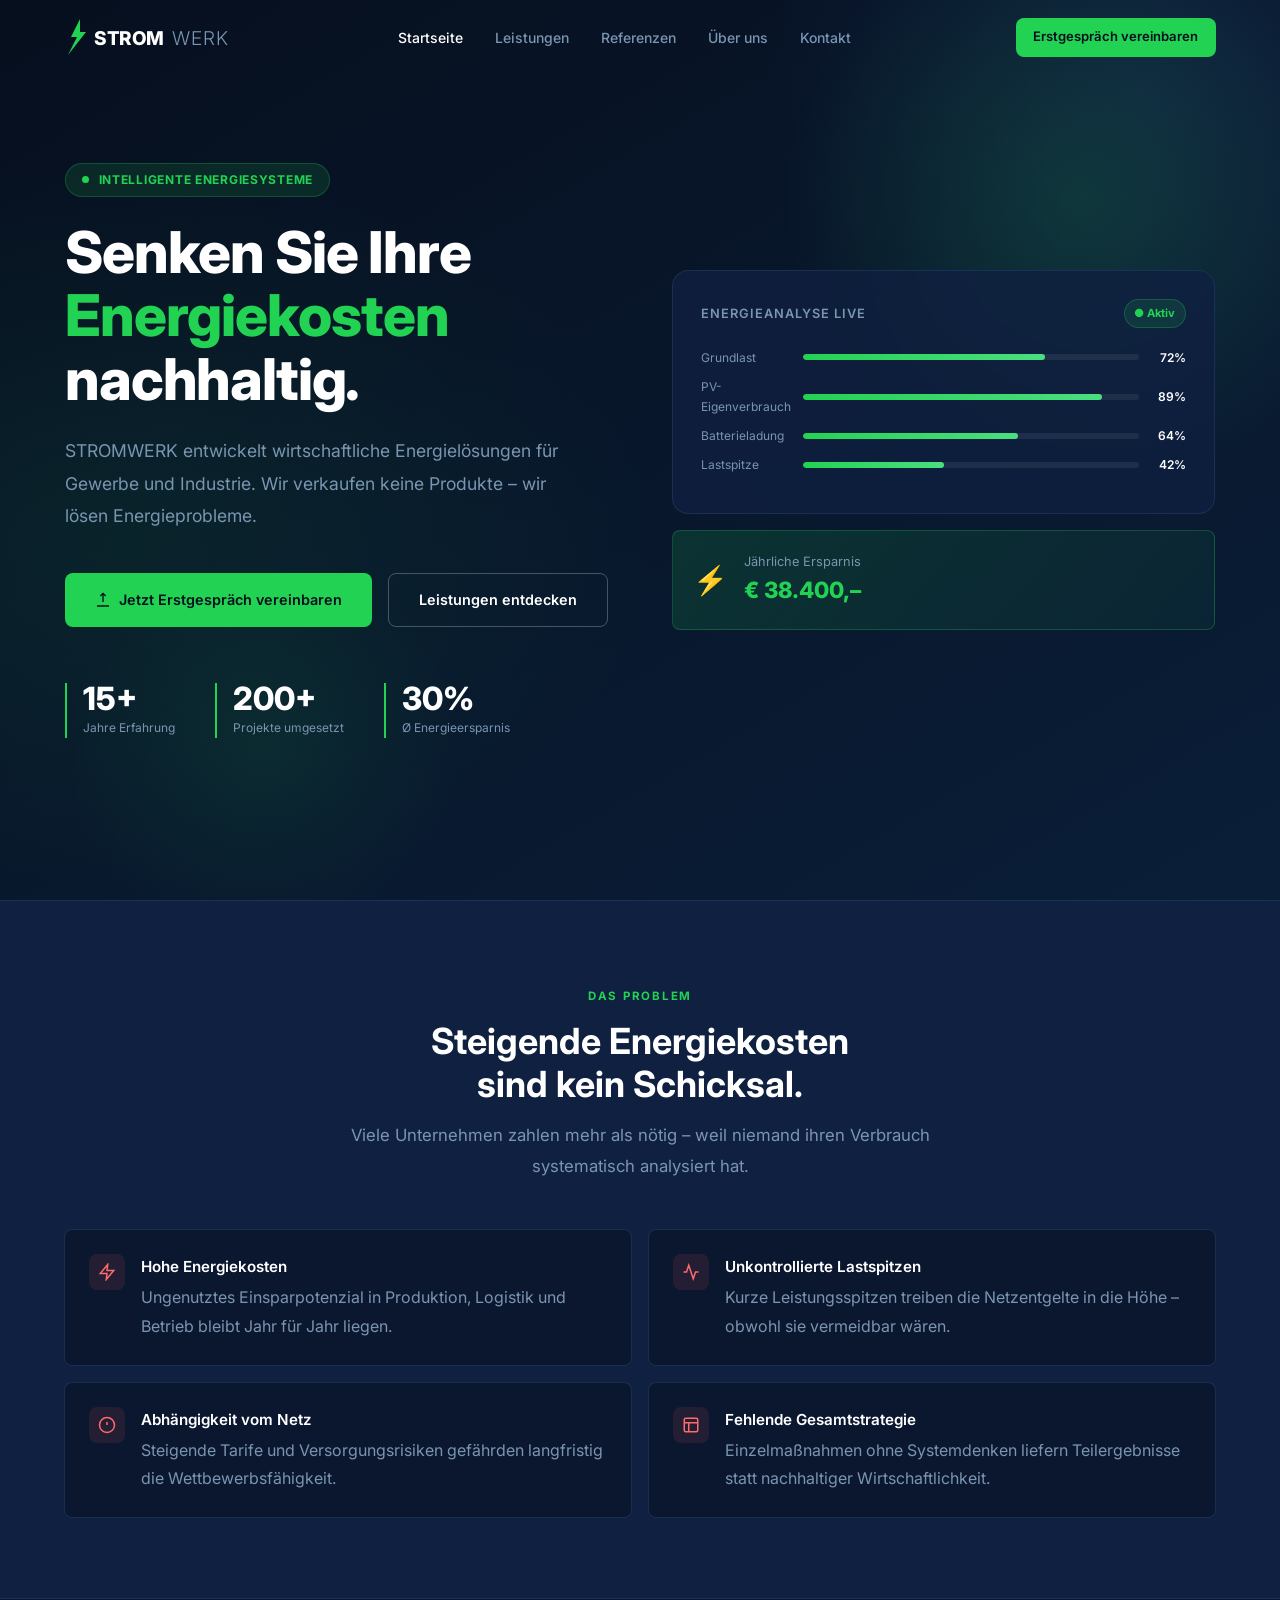
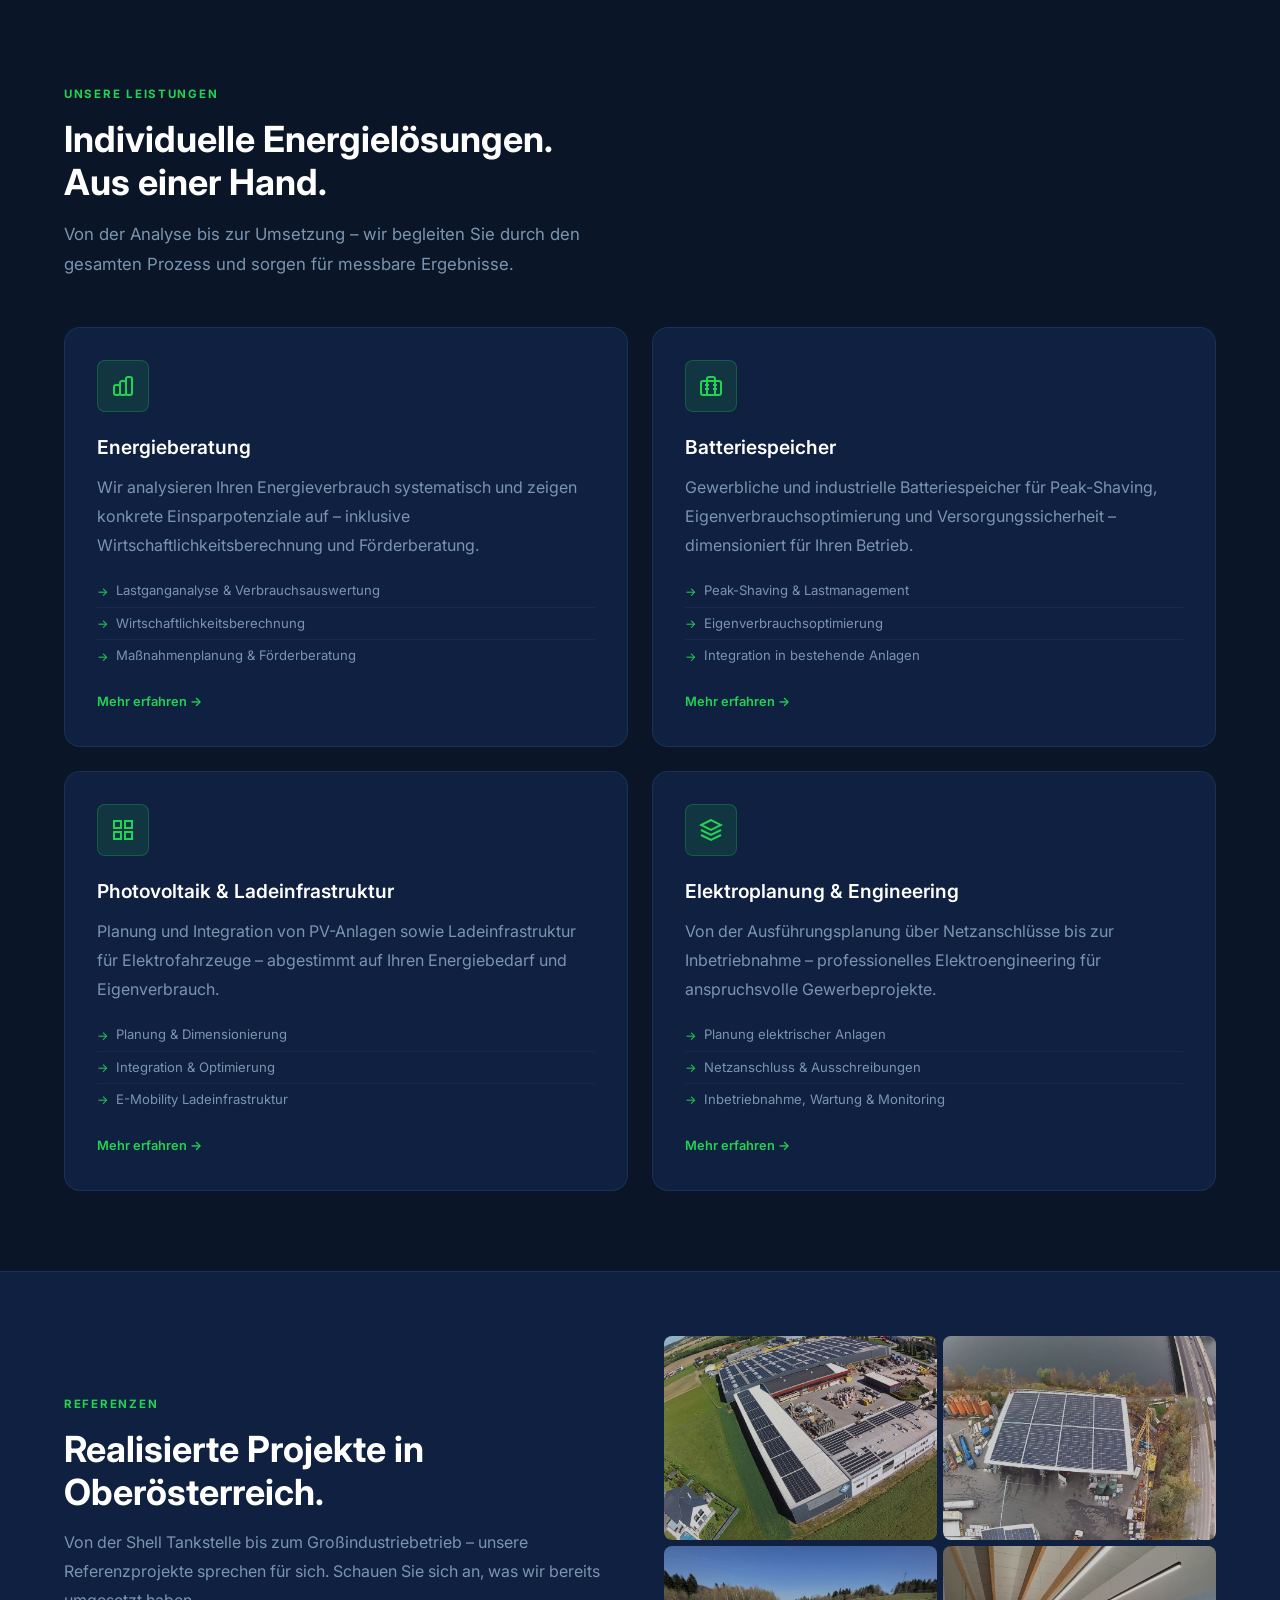
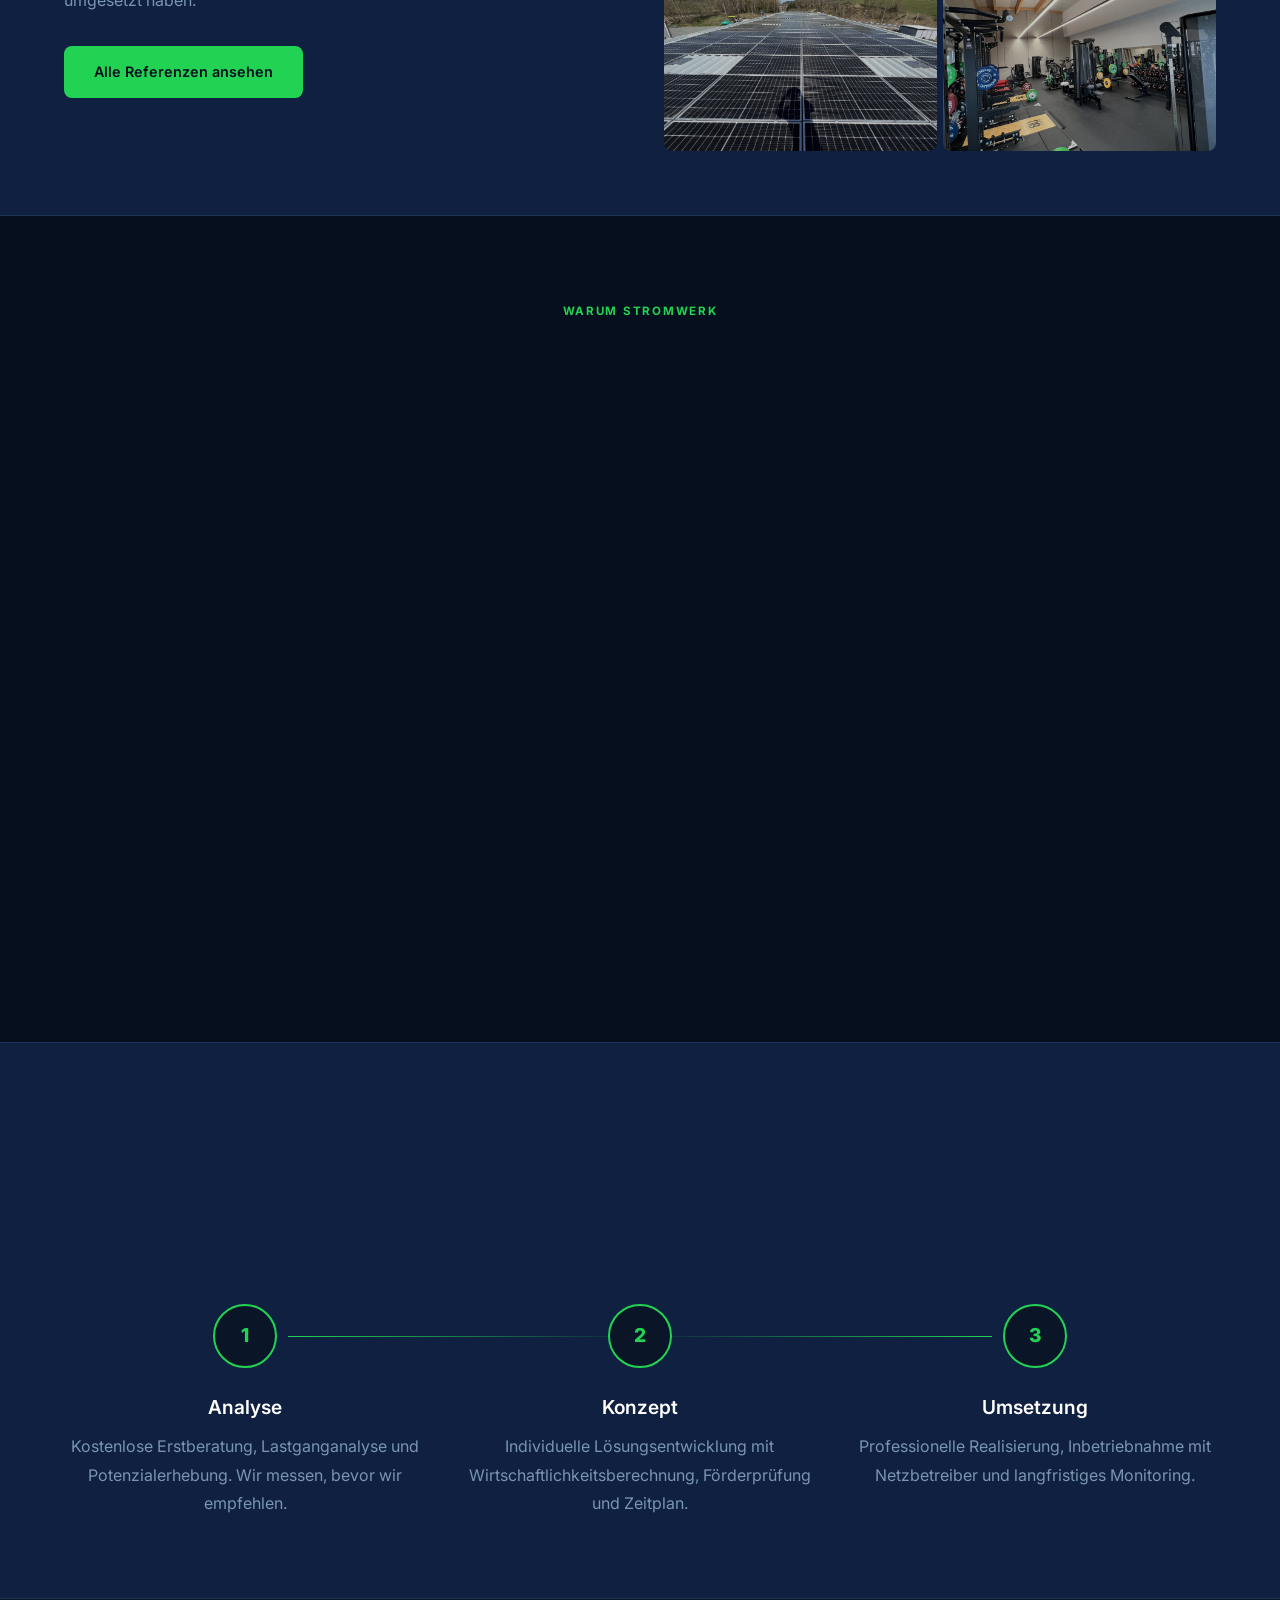
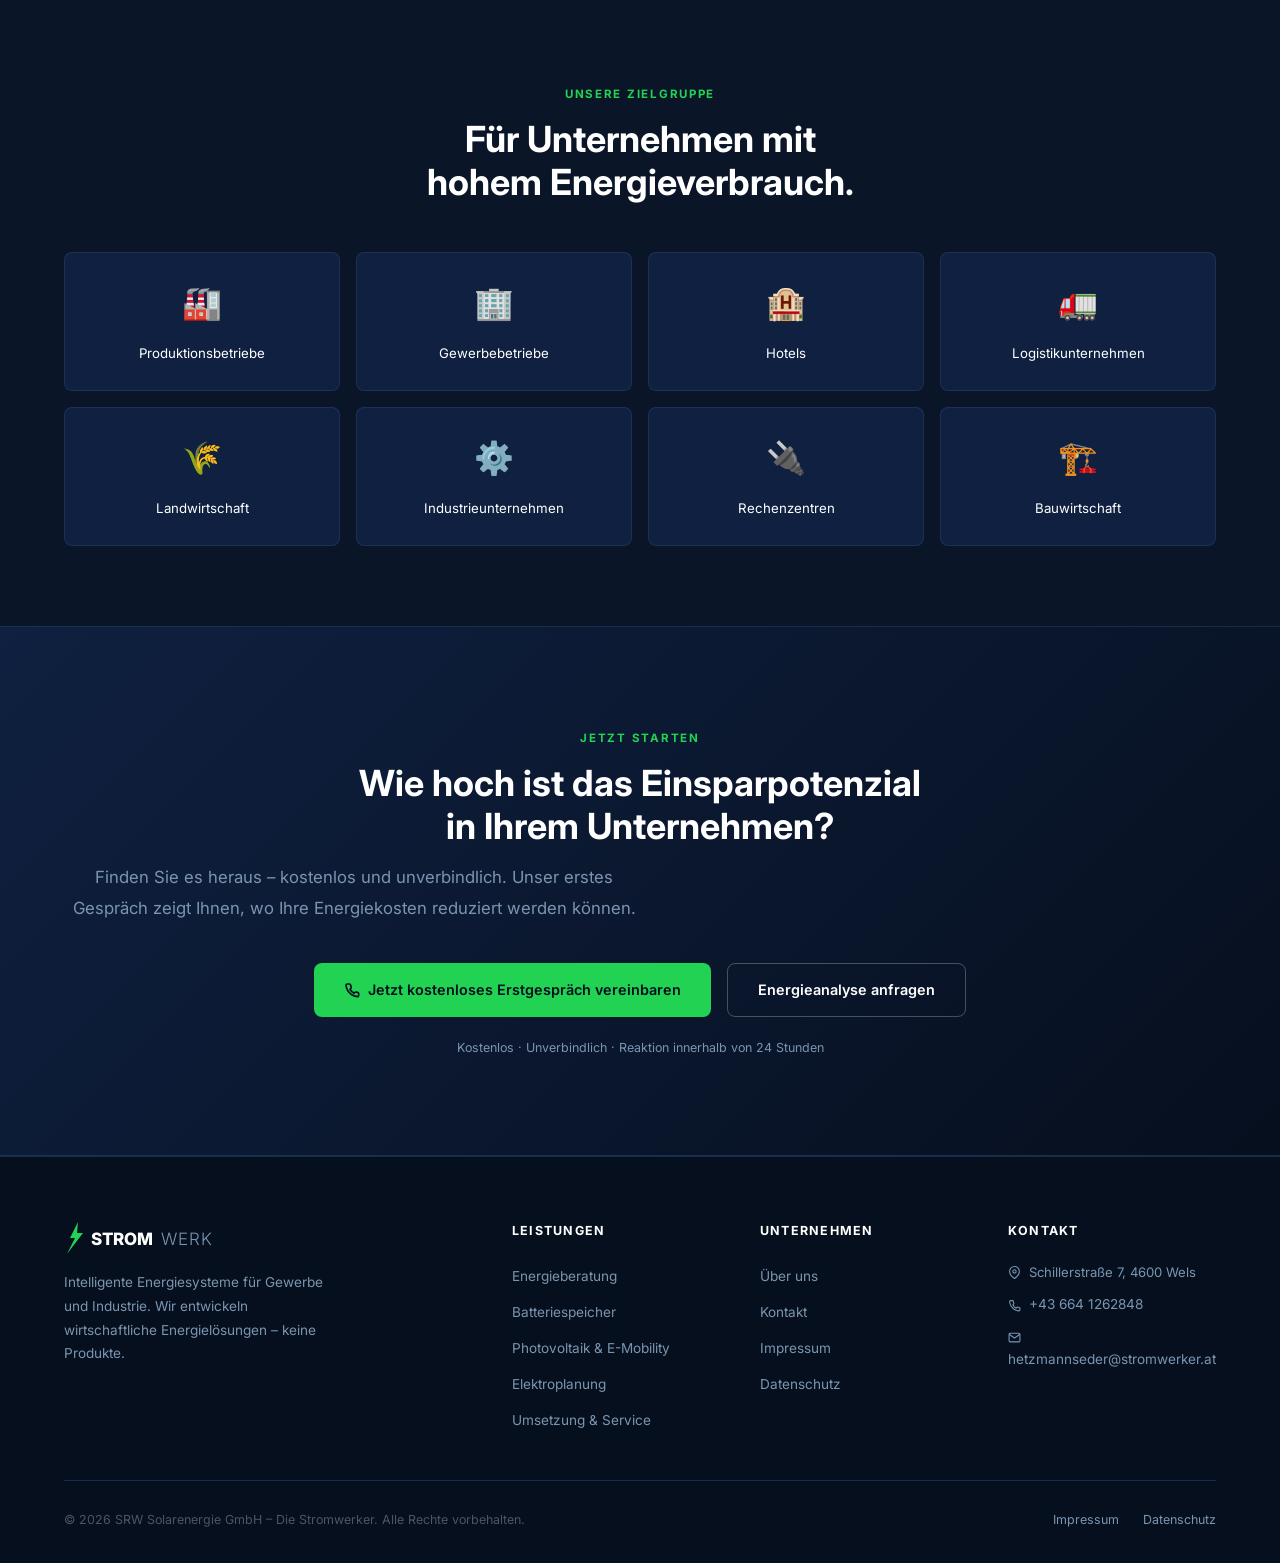
==== index.html @ f3018a11 "Add Referenzen page, project gallery images, nav updates" ====
<!DOCTYPE html>
<html lang="de">
<head>
  <meta charset="UTF-8">
  <meta name="viewport" content="width=device-width, initial-scale=1.0">
  <title>STROMWERK – Intelligente Energiesysteme für Unternehmen</title>
  <meta name="description" content="STROMWERK entwickelt individuelle Energielösungen für Gewerbe und Industrie. Energieberatung, Batteriespeicher, Photovoltaik, Lastmanagement – nachhaltig wirtschaftlich.">
  <meta name="keywords" content="Energieberatung, Batteriespeicher, Photovoltaik, Lastmanagement, Energieoptimierung, Wels, Österreich">
  <link rel="canonical" href="https://www.stromwerker.at/">
  <link rel="stylesheet" href="css/style.css">
  <link rel="preconnect" href="https://fonts.googleapis.com">
  <link rel="preconnect" href="https://fonts.gstatic.com" crossorigin>
  <!-- Open Graph -->
  <meta property="og:title" content="STROMWERK – Intelligente Energiesysteme für Unternehmen">
  <meta property="og:description" content="Wir entwickeln wirtschaftliche Energielösungen – keine Produkte.">
  <meta property="og:type" content="website">
  <meta property="og:url" content="https://www.stromwerker.at/">
</head>
<body>

<!-- ── NAVBAR ──────────────────────────────────── -->
<nav class="navbar">
  <div class="container">
    <a href="index.html" class="logo" aria-label="STROMWERK Startseite">
      <svg width="170" height="38" viewBox="0 0 170 38" fill="none" xmlns="http://www.w3.org/2000/svg" aria-hidden="true">
        <polygon points="16,1 7,19 13,19 4,37 22,14 16,14" fill="#22d353"/>
        <text x="30" y="27" font-family="Inter,system-ui,sans-serif" font-weight="800" font-size="19" fill="#ffffff" letter-spacing="-0.5">STROM</text>
        <text x="108" y="27" font-family="Inter,system-ui,sans-serif" font-weight="300" font-size="19" fill="#7a95b0" letter-spacing="1">WERK</text>
      </svg>
    </a>
    <ul class="nav-links">
      <li><a href="index.html" class="active">Startseite</a></li>
      <li><a href="leistungen.html">Leistungen</a></li>
      <li><a href="referenzen.html">Referenzen</a></li>
      <li><a href="ueber-uns.html">Über uns</a></li>
      <li><a href="kontakt.html">Kontakt</a></li>
    </ul>
    <div class="nav-right">
      <a href="kontakt.html" class="btn btn-primary btn-sm">Erstgespräch vereinbaren</a>
    </div>
    <button class="hamburger" aria-label="Menü öffnen">
      <span></span><span></span><span></span>
    </button>
  </div>
</nav>

<!-- Mobile Menu -->
<div class="mobile-menu" aria-hidden="true">
  <ul class="nav-links">
    <li><a href="index.html">Startseite</a></li>
    <li><a href="leistungen.html">Leistungen</a></li>
    <li><a href="referenzen.html">Referenzen</a></li>
    <li><a href="ueber-uns.html">Über uns</a></li>
    <li><a href="kontakt.html">Kontakt</a></li>
  </ul>
  <a href="kontakt.html" class="btn btn-primary">Erstgespräch vereinbaren</a>
</div>

<!-- ── HERO ────────────────────────────────────── -->
<section class="hero" id="home">
  <div class="hero-bg">
    <div class="hero-grid"></div>
    <div class="hero-glow"></div>
    <div class="hero-orb hero-orb-1"></div>
    <div class="hero-orb hero-orb-2"></div>
  </div>
  <div class="container">
    <div class="hero-inner">
      <div class="hero-content">
        <div class="hero-badge">Intelligente Energiesysteme</div>
        <h1>Senken Sie Ihre<br><em>Energiekosten</em><br>nachhaltig.</h1>
        <p class="hero-sub">STROMWERK entwickelt wirtschaftliche Energielösungen für Gewerbe und Industrie. Wir verkaufen keine Produkte – wir lösen Energieprobleme.</p>
        <div class="hero-actions">
          <a href="kontakt.html" class="btn btn-primary">
            <svg width="16" height="16" fill="none" stroke="currentColor" stroke-width="2" viewBox="0 0 24 24"><path d="M8 6l4-4 4 4M12 2v13M3 21h18"/></svg>
            Jetzt Erstgespräch vereinbaren
          </a>
          <a href="leistungen.html" class="btn btn-outline">Leistungen entdecken</a>
        </div>
        <div class="hero-stats">
          <div class="hero-stat">
            <div class="stat-val"><span data-counter="15" data-suffix="+">15+</span></div>
            <div class="stat-lbl">Jahre Erfahrung</div>
          </div>
          <div class="hero-stat">
            <div class="stat-val"><span data-counter="200" data-suffix="+">200+</span></div>
            <div class="stat-lbl">Projekte umgesetzt</div>
          </div>
          <div class="hero-stat">
            <div class="stat-val"><span data-counter="30" data-suffix="%">30%</span></div>
            <div class="stat-lbl">Ø Energieersparnis</div>
          </div>
        </div>
      </div>
      <!-- Hero visual: live energy dashboard -->
      <div class="hero-visual" aria-hidden="true">
        <div class="energy-card">
          <div class="energy-card-header">
            <span class="energy-card-title">Energieanalyse live</span>
            <span class="energy-card-badge">● Aktiv</span>
          </div>
          <div class="energy-bar-row">
            <span class="energy-bar-label">Grundlast</span>
            <div class="energy-bar-track"><div class="energy-bar-fill" style="width:72%"></div></div>
            <span class="energy-bar-val">72%</span>
          </div>
          <div class="energy-bar-row">
            <span class="energy-bar-label">PV-Eigenverbrauch</span>
            <div class="energy-bar-track"><div class="energy-bar-fill" style="width:89%;animation-delay:.2s"></div></div>
            <span class="energy-bar-val">89%</span>
          </div>
          <div class="energy-bar-row">
            <span class="energy-bar-label">Batterieladung</span>
            <div class="energy-bar-track"><div class="energy-bar-fill" style="width:64%;animation-delay:.4s"></div></div>
            <span class="energy-bar-val">64%</span>
          </div>
          <div class="energy-bar-row">
            <span class="energy-bar-label">Lastspitze</span>
            <div class="energy-bar-track"><div class="energy-bar-fill" style="width:42%;animation-delay:.6s"></div></div>
            <span class="energy-bar-val">42%</span>
          </div>
        </div>
        <div class="savings-card">
          <span class="savings-icon">⚡</span>
          <div>
            <div class="savings-label">Jährliche Ersparnis</div>
            <div class="savings-value">€ 38.400,–</div>
          </div>
        </div>
      </div>
    </div>
  </div>
</section>

<!-- ── PROBLEM FRAMING ─────────────────────────── -->
<section class="problems">
  <div class="container">
    <div class="text-center" style="margin-bottom:3rem;">
      <span class="section-label fade-up">Das Problem</span>
      <h2 class="section-title fade-up d1">Steigende Energiekosten<br>sind kein Schicksal.</h2>
      <p class="section-sub fade-up d2">Viele Unternehmen zahlen mehr als nötig – weil niemand ihren Verbrauch systematisch analysiert hat.</p>
    </div>
    <div class="problem-grid">
      <div class="problem-item fade-up">
        <div class="problem-dot">
          <svg width="18" height="18" fill="none" stroke="#ff6b6b" stroke-width="2" viewBox="0 0 24 24"><path d="M13 2L3 14h9l-1 8 10-12h-9l1-8z"/></svg>
        </div>
        <div>
          <h4>Hohe Energiekosten</h4>
          <p>Ungenutztes Einsparpotenzial in Produktion, Logistik und Betrieb bleibt Jahr für Jahr liegen.</p>
        </div>
      </div>
      <div class="problem-item fade-up d1">
        <div class="problem-dot">
          <svg width="18" height="18" fill="none" stroke="#ff6b6b" stroke-width="2" viewBox="0 0 24 24"><polyline points="22 12 18 12 15 21 9 3 6 12 2 12"/></svg>
        </div>
        <div>
          <h4>Unkontrollierte Lastspitzen</h4>
          <p>Kurze Leistungsspitzen treiben die Netzentgelte in die Höhe – obwohl sie vermeidbar wären.</p>
        </div>
      </div>
      <div class="problem-item fade-up d2">
        <div class="problem-dot">
          <svg width="18" height="18" fill="none" stroke="#ff6b6b" stroke-width="2" viewBox="0 0 24 24"><circle cx="12" cy="12" r="10"/><line x1="12" y1="8" x2="12" y2="12"/><line x1="12" y1="16" x2="12.01" y2="16"/></svg>
        </div>
        <div>
          <h4>Abhängigkeit vom Netz</h4>
          <p>Steigende Tarife und Versorgungsrisiken gefährden langfristig die Wettbewerbsfähigkeit.</p>
        </div>
      </div>
      <div class="problem-item fade-up d3">
        <div class="problem-dot">
          <svg width="18" height="18" fill="none" stroke="#ff6b6b" stroke-width="2" viewBox="0 0 24 24"><rect x="3" y="3" width="18" height="18" rx="2"/><path d="M3 9h18M9 21V9"/></svg>
        </div>
        <div>
          <h4>Fehlende Gesamtstrategie</h4>
          <p>Einzelmaßnahmen ohne Systemdenken liefern Teilergebnisse statt nachhaltiger Wirtschaftlichkeit.</p>
        </div>
      </div>
    </div>
  </div>
</section>

<!-- ── SERVICES OVERVIEW ───────────────────────── -->
<section id="leistungen" style="background:var(--navy-800);">
  <div class="container">
    <div style="margin-bottom:3rem;">
      <span class="section-label fade-up">Unsere Leistungen</span>
      <h2 class="section-title fade-up d1">Individuelle Energielösungen.<br>Aus einer Hand.</h2>
      <p class="section-sub fade-up d2">Von der Analyse bis zur Umsetzung – wir begleiten Sie durch den gesamten Prozess und sorgen für messbare Ergebnisse.</p>
    </div>
    <div class="services-grid">
      <div class="service-card fade-up">
        <div class="card-icon">
          <svg width="24" height="24" fill="none" stroke="currentColor" stroke-width="2" viewBox="0 0 24 24"><path d="M9 19v-6a2 2 0 00-2-2H5a2 2 0 00-2 2v6a2 2 0 002 2h2a2 2 0 002-2zm0 0V9a2 2 0 012-2h2a2 2 0 012 2v10m-6 0a2 2 0 002 2h2a2 2 0 002-2m0 0V5a2 2 0 012-2h2a2 2 0 012 2v14a2 2 0 01-2 2h-2a2 2 0 01-2-2z"/></svg>
        </div>
        <h3 class="card-title">Energieberatung</h3>
        <p>Wir analysieren Ihren Energieverbrauch systematisch und zeigen konkrete Einsparpotenziale auf – inklusive Wirtschaftlichkeitsberechnung und Förderberatung.</p>
        <ul class="card-list">
          <li>Lastganganalyse & Verbrauchsauswertung</li>
          <li>Wirtschaftlichkeitsberechnung</li>
          <li>Maßnahmenplanung & Förderberatung</li>
        </ul>
        <a href="leistungen.html#energieberatung" class="card-link">Mehr erfahren →</a>
      </div>
      <div class="service-card fade-up d1">
        <div class="card-icon">
          <svg width="24" height="24" fill="none" stroke="currentColor" stroke-width="2" viewBox="0 0 24 24"><rect x="2" y="7" width="20" height="14" rx="2"/><path d="M16 21V5a2 2 0 00-2-2h-4a2 2 0 00-2 2v16"/><path d="M6 11h4M6 15h4M14 11h4M14 15h4"/></svg>
        </div>
        <h3 class="card-title">Batteriespeicher</h3>
        <p>Gewerbliche und industrielle Batteriespeicher für Peak-Shaving, Eigenverbrauchsoptimierung und Versorgungssicherheit – dimensioniert für Ihren Betrieb.</p>
        <ul class="card-list">
          <li>Peak-Shaving & Lastmanagement</li>
          <li>Eigenverbrauchsoptimierung</li>
          <li>Integration in bestehende Anlagen</li>
        </ul>
        <a href="leistungen.html#batteriespeicher" class="card-link">Mehr erfahren →</a>
      </div>
      <div class="service-card fade-up d2">
        <div class="card-icon">
          <svg width="24" height="24" fill="none" stroke="currentColor" stroke-width="2" viewBox="0 0 24 24"><rect x="3" y="3" width="7" height="7"/><rect x="14" y="3" width="7" height="7"/><rect x="14" y="14" width="7" height="7"/><rect x="3" y="14" width="7" height="7"/></svg>
        </div>
        <h3 class="card-title">Photovoltaik & Ladeinfrastruktur</h3>
        <p>Planung und Integration von PV-Anlagen sowie Ladeinfrastruktur für Elektrofahrzeuge – abgestimmt auf Ihren Energiebedarf und Eigenverbrauch.</p>
        <ul class="card-list">
          <li>Planung & Dimensionierung</li>
          <li>Integration & Optimierung</li>
          <li>E-Mobility Ladeinfrastruktur</li>
        </ul>
        <a href="leistungen.html#photovoltaik" class="card-link">Mehr erfahren →</a>
      </div>
      <div class="service-card fade-up d3">
        <div class="card-icon">
          <svg width="24" height="24" fill="none" stroke="currentColor" stroke-width="2" viewBox="0 0 24 24"><path d="M12 2L2 7l10 5 10-5-10-5zM2 17l10 5 10-5M2 12l10 5 10-5"/></svg>
        </div>
        <h3 class="card-title">Elektroplanung & Engineering</h3>
        <p>Von der Ausführungsplanung über Netzanschlüsse bis zur Inbetriebnahme – professionelles Elektroengineering für anspruchsvolle Gewerbeprojekte.</p>
        <ul class="card-list">
          <li>Planung elektrischer Anlagen</li>
          <li>Netzanschluss & Ausschreibungen</li>
          <li>Inbetriebnahme, Wartung & Monitoring</li>
        </ul>
        <a href="leistungen.html#elektroplanung" class="card-link">Mehr erfahren →</a>
      </div>
    </div>
  </div>
</section>

<!-- ── REFERENZEN TEASER ───────────────────────── -->
<section style="background:var(--navy-700);border-top:1px solid var(--border);border-bottom:1px solid var(--border);padding:4rem 0;">
  <div class="container">
    <div style="display:grid;grid-template-columns:1fr 1fr;gap:3rem;align-items:center;">
      <div>
        <span class="section-label fade-up">Referenzen</span>
        <h2 class="section-title fade-up d1">Realisierte Projekte in<br>Oberösterreich.</h2>
        <p class="fade-up d2">Von der Shell Tankstelle bis zum Großindustriebetrieb – unsere Referenzprojekte sprechen für sich. Schauen Sie sich an, was wir bereits umgesetzt haben.</p>
        <div class="fade-up d3" style="margin-top:2rem;">
          <a href="referenzen.html" class="btn btn-primary">Alle Referenzen ansehen</a>
        </div>
      </div>
      <div style="display:grid;grid-template-columns:1fr 1fr;gap:6px;" class="fade-up d2">
        <a href="referenzen.html" style="display:block;border-radius:var(--radius);overflow:hidden;aspect-ratio:4/3;">
          <img src="img/weixelbaumer-wels/01.jpg" alt="Weixelbaumer GmbH Wels – Photovoltaik" style="width:100%;height:100%;object-fit:cover;filter:brightness(.8);transition:filter .3s,transform .3s;" onmouseover="this.style.filter='brightness(1)';this.style.transform='scale(1.03)'" onmouseout="this.style.filter='brightness(.8)';this.style.transform='scale(1)'">
        </a>
        <a href="referenzen.html" style="display:block;border-radius:var(--radius);overflow:hidden;aspect-ratio:4/3;">
          <img src="img/uweg-wels/02.jpg" alt="uWEG Industries Wels – Photovoltaik" style="width:100%;height:100%;object-fit:cover;filter:brightness(.8);transition:filter .3s,transform .3s;" onmouseover="this.style.filter='brightness(1)';this.style.transform='scale(1.03)'" onmouseout="this.style.filter='brightness(.8)';this.style.transform='scale(1)'">
        </a>
        <a href="referenzen.html" style="display:block;border-radius:var(--radius);overflow:hidden;aspect-ratio:4/3;">
          <img src="img/shell-tankstelle/04.jpg" alt="Shell Tankstelle – Photovoltaik" style="width:100%;height:100%;object-fit:cover;filter:brightness(.8);transition:filter .3s,transform .3s;" onmouseover="this.style.filter='brightness(1)';this.style.transform='scale(1.03)'" onmouseout="this.style.filter='brightness(.8)';this.style.transform='scale(1)'">
        </a>
        <a href="referenzen.html" style="display:block;border-radius:var(--radius);overflow:hidden;aspect-ratio:4/3;">
          <img src="img/st-valentin/01.jpg" alt="Fitnessstudio St. Valentin – Elektroinstallation" style="width:100%;height:100%;object-fit:cover;filter:brightness(.8);transition:filter .3s,transform .3s;" onmouseover="this.style.filter='brightness(1)';this.style.transform='scale(1.03)'" onmouseout="this.style.filter='brightness(.8)';this.style.transform='scale(1)'">
        </a>
      </div>
    </div>
  </div>
</section>

<!-- ── WHY STROMWERK ───────────────────────────── -->
<section class="why">
  <div class="container">
    <div class="text-center" style="margin-bottom:3rem;">
      <span class="section-label fade-up">Warum STROMWERK</span>
      <h2 class="section-title fade-up d1">Wir denken in Systemen,<br>nicht in Produkten.</h2>
      <p class="section-sub fade-up d2">Unser Ansatz ist integriert: Analyse, Konzept, Umsetzung und Betrieb aus einer Hand – für messbare, dauerhafte Wirtschaftlichkeit.</p>
    </div>
    <div class="why-grid">
      <div class="why-item fade-up">
        <div class="why-num">01</div>
        <div>
          <h3>Ganzheitliche Analyse</h3>
          <p>Wir starten immer mit einer Lastganganalyse Ihres Betriebs. Erst wenn wir Ihren Verbrauch verstehen, entwickeln wir Lösungen – keine Standardpakete.</p>
        </div>
      </div>
      <div class="why-item fade-up d1">
        <div class="why-num">02</div>
        <div>
          <h3>Wirtschaftlichkeit zuerst</h3>
          <p>Jede Maßnahme wird mit einer Wirtschaftlichkeitsberechnung und Amortisationszeit belegt. Sie investieren in niedrigere Energiekosten – mit messbarer Rendite.</p>
        </div>
      </div>
      <div class="why-item fade-up d2">
        <div class="why-num">03</div>
        <div>
          <h3>Herstellerunabhängig</h3>
          <p>Wir sind keinem Hersteller verpflichtet. Das bedeutet: die technisch und wirtschaftlich beste Lösung für Ihr Unternehmen – nicht die margenreichste.</p>
        </div>
      </div>
      <div class="why-item fade-up d3">
        <div class="why-num">04</div>
        <div>
          <h3>Alles aus einer Hand</h3>
          <p>Von der Planung über die Genehmigung bis zur Umsetzung und dem laufenden Monitoring – ein Ansprechpartner für Ihr gesamtes Energiesystem.</p>
        </div>
      </div>
    </div>
  </div>
</section>

<!-- ── PROCESS ─────────────────────────────────── -->
<section class="process">
  <div class="container">
    <div class="text-center" style="margin-bottom:3.5rem;">
      <span class="section-label fade-up">Unser Vorgehen</span>
      <h2 class="section-title fade-up d1">In drei Schritten<br>zur optimierten Energieversorgung.</h2>
    </div>
    <div class="process-steps">
      <div class="process-connector" aria-hidden="true"></div>
      <div class="process-step fade-up">
        <div class="step-num">1</div>
        <h3>Analyse</h3>
        <p>Kostenlose Erstberatung, Lastganganalyse und Potenzialerhebung. Wir messen, bevor wir empfehlen.</p>
      </div>
      <div class="process-step fade-up d2">
        <div class="step-num">2</div>
        <h3>Konzept</h3>
        <p>Individuelle Lösungsentwicklung mit Wirtschaftlichkeitsberechnung, Förderprüfung und Zeitplan.</p>
      </div>
      <div class="process-step fade-up d3">
        <div class="step-num">3</div>
        <h3>Umsetzung</h3>
        <p>Professionelle Realisierung, Inbetriebnahme mit Netzbetreiber und langfristiges Monitoring.</p>
      </div>
    </div>
  </div>
</section>

<!-- ── TARGET INDUSTRIES ───────────────────────── -->
<section style="background:var(--navy-800);">
  <div class="container">
    <div class="text-center" style="margin-bottom:3rem;">
      <span class="section-label fade-up">Unsere Zielgruppe</span>
      <h2 class="section-title fade-up d1">Für Unternehmen mit<br>hohem Energieverbrauch.</h2>
    </div>
    <div class="industry-grid">
      <div class="industry-card fade-up">
        <span class="industry-icon">🏭</span>
        <p>Produktionsbetriebe</p>
      </div>
      <div class="industry-card fade-up d1">
        <span class="industry-icon">🏢</span>
        <p>Gewerbebetriebe</p>
      </div>
      <div class="industry-card fade-up d2">
        <span class="industry-icon">🏨</span>
        <p>Hotels</p>
      </div>
      <div class="industry-card fade-up d3">
        <span class="industry-icon">🚛</span>
        <p>Logistikunternehmen</p>
      </div>
      <div class="industry-card fade-up">
        <span class="industry-icon">🌾</span>
        <p>Landwirtschaft</p>
      </div>
      <div class="industry-card fade-up d1">
        <span class="industry-icon">⚙️</span>
        <p>Industrieunternehmen</p>
      </div>
      <div class="industry-card fade-up d2">
        <span class="industry-icon">🔌</span>
        <p>Rechenzentren</p>
      </div>
      <div class="industry-card fade-up d3">
        <span class="industry-icon">🏗️</span>
        <p>Bauwirtschaft</p>
      </div>
    </div>
  </div>
</section>

<!-- ── CTA BLOCK ───────────────────────────────── -->
<section class="cta-block">
  <div class="container">
    <span class="section-label fade-up">Jetzt starten</span>
    <h2 class="fade-up d1">Wie hoch ist das Einsparpotenzial<br>in Ihrem Unternehmen?</h2>
    <p class="section-sub fade-up d2">Finden Sie es heraus – kostenlos und unverbindlich. Unser erstes Gespräch zeigt Ihnen, wo Ihre Energiekosten reduziert werden können.</p>
    <div class="cta-actions fade-up d3">
      <a href="kontakt.html" class="btn btn-primary">
        <svg width="16" height="16" fill="none" stroke="currentColor" stroke-width="2.5" viewBox="0 0 24 24"><path d="M22 16.92v3a2 2 0 01-2.18 2 19.79 19.79 0 01-8.63-3.07A19.5 19.5 0 013 5.18 2 2 0 015 3h3a2 2 0 012 1.72c.127.96.361 1.903.7 2.81a2 2 0 01-.45 2.11L9.09 10.91a16 16 0 006 6l1.27-1.27a2 2 0 012.11-.45c.907.339 1.85.573 2.81.7A2 2 0 0122 17.92z"/></svg>
        Jetzt kostenloses Erstgespräch vereinbaren
      </a>
      <a href="kontakt.html#analyse" class="btn btn-outline">Energieanalyse anfragen</a>
    </div>
    <p class="cta-note fade-up">Kostenlos · Unverbindlich · Reaktion innerhalb von 24 Stunden</p>
  </div>
</section>

<!-- ── FOOTER ──────────────────────────────────── -->
<footer class="footer">
  <div class="container">
    <div class="footer-grid">
      <div class="footer-brand">
        <a href="index.html" class="logo">
          <svg width="150" height="34" viewBox="0 0 150 34" fill="none" aria-hidden="true">
            <polygon points="14,1 6,17 11,17 3,33 19,12 13,12" fill="#22d353"/>
            <text x="27" y="24" font-family="Inter,system-ui" font-weight="800" font-size="17" fill="#ffffff">STROM</text>
            <text x="97" y="24" font-family="Inter,system-ui" font-weight="300" font-size="17" fill="#7a95b0" letter-spacing="1">WERK</text>
          </svg>
        </a>
        <p>Intelligente Energiesysteme für Gewerbe und Industrie. Wir entwickeln wirtschaftliche Energielösungen – keine Produkte.</p>
      </div>
      <div class="footer-col">
        <h5>Leistungen</h5>
        <ul>
          <li><a href="leistungen.html#energieberatung">Energieberatung</a></li>
          <li><a href="leistungen.html#batteriespeicher">Batteriespeicher</a></li>
          <li><a href="leistungen.html#photovoltaik">Photovoltaik & E-Mobility</a></li>
          <li><a href="leistungen.html#elektroplanung">Elektroplanung</a></li>
          <li><a href="leistungen.html#umsetzung">Umsetzung & Service</a></li>
        </ul>
      </div>
      <div class="footer-col">
        <h5>Unternehmen</h5>
        <ul>
          <li><a href="ueber-uns.html">Über uns</a></li>
          <li><a href="kontakt.html">Kontakt</a></li>
          <li><a href="impressum.html">Impressum</a></li>
          <li><a href="datenschutz.html">Datenschutz</a></li>
        </ul>
      </div>
      <div class="footer-col">
        <h5>Kontakt</h5>
        <ul class="footer-contact-list">
          <li>
            <svg width="13" height="13" fill="none" stroke="currentColor" stroke-width="2" viewBox="0 0 24 24" style="display:inline;margin-right:4px;vertical-align:middle"><path d="M21 10c0 7-9 13-9 13s-9-6-9-13a9 9 0 0118 0z"/><circle cx="12" cy="10" r="3"/></svg>
            Schillerstraße 7, 4600 Wels
          </li>
          <li>
            <a href="tel:+436641262848">
              <svg width="13" height="13" fill="none" stroke="currentColor" stroke-width="2" viewBox="0 0 24 24" style="display:inline;margin-right:4px;vertical-align:middle"><path d="M22 16.92v3a2 2 0 01-2.18 2 19.79 19.79 0 01-8.63-3.07A19.5 19.5 0 013 5.18 2 2 0 015 3h3a2 2 0 012 1.72c.127.96.361 1.903.7 2.81a2 2 0 01-.45 2.11L9.09 10.91a16 16 0 006 6l1.27-1.27a2 2 0 012.11-.45c.907.339 1.85.573 2.81.7A2 2 0 0122 17.92z"/></svg>
              +43 664 1262848
            </a>
          </li>
          <li>
            <a href="mailto:hetzmannseder@stromwerker.at">
              <svg width="13" height="13" fill="none" stroke="currentColor" stroke-width="2" viewBox="0 0 24 24" style="display:inline;margin-right:4px;vertical-align:middle"><path d="M4 4h16c1.1 0 2 .9 2 2v12c0 1.1-.9 2-2 2H4c-1.1 0-2-.9-2-2V6c0-1.1.9-2 2-2z"/><polyline points="22,6 12,13 2,6"/></svg>
              hetzmannseder@stromwerker.at
            </a>
          </li>
        </ul>
      </div>
    </div>
    <div class="footer-bottom">
      <p>© 2026 SRW Solarenergie GmbH – Die Stromwerker. Alle Rechte vorbehalten.</p>
      <div class="footer-legal">
        <a href="impressum.html">Impressum</a>
        <a href="datenschutz.html">Datenschutz</a>
      </div>
    </div>
  </div>
</footer>

<script src="js/main.js" defer></script>
</body>
</html>
---- css/style.css ----
/* ============================================================
   STROMWERK – Shared Stylesheet
   SRW Solarenergie GmbH | stromwerker.at
   Design: Dark Navy / Anthracite / Electric Green
   ============================================================ */

@import url('https://fonts.googleapis.com/css2?family=Inter:wght@300;400;500;600;700;800&display=swap');

:root {
  --navy-900:   #060f1e;
  --navy-800:   #0a1628;
  --navy-700:   #0f2040;
  --navy-600:   #152537;
  --navy-500:   #1e3a5f;
  --anthracite: #2d3748;
  --ant-light:  #4a5568;
  --green:      #22d353;
  --green-lite: #4ade80;
  --green-dark: #16a34a;
  --green-glow: rgba(34,211,83,.12);
  --green-border: rgba(34,211,83,.25);
  --red-glow:   rgba(255,90,90,.1);
  --white:      #ffffff;
  --gray-100:   #f8fafc;
  --gray-200:   #e2e8f0;
  --text:       #c8d8e8;
  --text-muted: #7a95b0;
  --border:     rgba(30,58,95,.7);
  --radius:     8px;
  --radius-lg:  16px;
  --shadow:     0 4px 30px rgba(0,0,0,.35);
  --shadow-g:   0 0 40px rgba(34,211,83,.18);
  --t:          .3s ease;
  --font:       'Inter', -apple-system, BlinkMacSystemFont, sans-serif;
  --max:        1200px;
}

*, *::before, *::after { margin:0; padding:0; box-sizing:border-box; }

html { scroll-behavior:smooth; font-size:16px; }

body {
  font-family:var(--font);
  background:var(--navy-800);
  color:var(--text);
  line-height:1.65;
  overflow-x:hidden;
}

/* ── Typography ─────────────────────────────── */
h1 { font-size:clamp(2rem,5vw,3.6rem); font-weight:800; line-height:1.1; color:#fff; letter-spacing:-0.02em; }
h2 { font-size:clamp(1.5rem,3vw,2.25rem); font-weight:700; line-height:1.2; color:#fff; }
h3 { font-size:1.2rem; font-weight:600; color:#fff; }
h4 { font-size:.95rem; font-weight:600; color:#fff; }
p  { color:var(--text-muted); line-height:1.8; }
a  { color:var(--green); text-decoration:none; transition:var(--t); }
a:hover { color:var(--green-lite); }

/* ── Layout ─────────────────────────────────── */
.container { max-width:var(--max); margin:0 auto; padding:0 1.5rem; }
section { padding:5rem 0; }

.section-label {
  display:inline-block;
  font-size:.72rem; font-weight:700; letter-spacing:.15em; text-transform:uppercase;
  color:var(--green); margin-bottom:.875rem;
}
.section-title  { color:#fff; margin-bottom:.875rem; }
.section-sub    { font-size:1.05rem; color:var(--text-muted); max-width:580px; margin-bottom:3rem; }
.text-center    { text-align:center; }
.text-center .section-sub { margin-left:auto; margin-right:auto; }

/* ── Buttons ─────────────────────────────────── */
.btn {
  display:inline-flex; align-items:center; gap:.5rem;
  padding:.875rem 1.875rem; border-radius:var(--radius);
  font-weight:600; font-size:.9rem; cursor:pointer;
  transition:var(--t); border:none; text-decoration:none; white-space:nowrap;
}
.btn-primary  { background:var(--green); color:var(--navy-900); }
.btn-primary:hover { background:var(--green-lite); color:var(--navy-900); transform:translateY(-2px); box-shadow:var(--shadow-g); }
.btn-outline  { background:transparent; color:#fff; border:1.5px solid rgba(255,255,255,.25); }
.btn-outline:hover { border-color:var(--green); color:var(--green); transform:translateY(-2px); }
.btn-ghost    { background:var(--green-glow); color:var(--green); border:1px solid var(--green-border); }
.btn-ghost:hover { background:var(--green); color:var(--navy-900); }
.btn-sm       { padding:.55rem 1.1rem; font-size:.82rem; }

/* ── Navbar ──────────────────────────────────── */
.navbar {
  position:fixed; top:0; left:0; right:0; z-index:200;
  padding:1.1rem 0; transition:var(--t);
}
.navbar.scrolled {
  background:rgba(6,15,30,.96);
  backdrop-filter:blur(20px);
  border-bottom:1px solid var(--border);
  padding:.75rem 0;
}
.navbar .container { display:flex; align-items:center; justify-content:space-between; gap:2rem; }
.logo { display:flex; align-items:center; text-decoration:none; flex-shrink:0; }
.nav-links { display:flex; align-items:center; gap:2rem; list-style:none; }
.nav-links a { color:var(--text-muted); font-size:.875rem; font-weight:500; }
.nav-links a:hover, .nav-links a.active { color:#fff; }
.nav-right { display:flex; align-items:center; gap:1rem; }

.hamburger {
  display:none; background:none; border:none; cursor:pointer; padding:.4rem;
  flex-direction:column; gap:5px;
}
.hamburger span { display:block; width:22px; height:2px; background:#fff; border-radius:2px; transition:var(--t); }
.hamburger.open span:nth-child(1) { transform:translateY(7px) rotate(45deg); }
.hamburger.open span:nth-child(2) { opacity:0; }
.hamburger.open span:nth-child(3) { transform:translateY(-7px) rotate(-45deg); }

/* Mobile menu overlay */
.mobile-menu {
  display:none; position:fixed; inset:0; z-index:199;
  background:var(--navy-900); padding:5.5rem 1.5rem 2rem;
  flex-direction:column;
}
.mobile-menu.open { display:flex; }
.mobile-menu .nav-links { flex-direction:column; align-items:flex-start; gap:0; width:100%; }
.mobile-menu .nav-links a { display:block; padding:1.1rem 0; font-size:1.15rem; color:#fff; border-bottom:1px solid var(--border); width:100%; }
.mobile-menu .btn { margin-top:2rem; width:100%; justify-content:center; }

/* ── Hero ────────────────────────────────────── */
.hero {
  position:relative; min-height:100vh;
  display:flex; align-items:center;
  background:var(--navy-900); overflow:hidden; padding-top:5rem;
}
.hero-bg { position:absolute; inset:0; z-index:0; pointer-events:none; }
.hero-grid {
  position:absolute; inset:0;
  background-image:
    linear-gradient(rgba(34,211,83,.045) 1px, transparent 1px),
    linear-gradient(90deg, rgba(34,211,83,.045) 1px, transparent 1px);
  background-size:64px 64px;
}
.hero-glow {
  position:absolute; inset:0;
  background:
    radial-gradient(ellipse 60% 60% at 10% 60%, rgba(34,211,83,.08) 0%, transparent 70%),
    radial-gradient(ellipse 50% 70% at 90% 10%, rgba(15,32,64,.9) 0%, transparent 60%),
    linear-gradient(150deg, var(--navy-900) 0%, #0a1e38 100%);
}
.hero-orb {
  position:absolute; border-radius:50%;
  background:radial-gradient(circle, rgba(34,211,83,.15) 0%, transparent 70%);
}
.hero-orb-1 { width:600px; height:600px; top:-100px; right:-100px; }
.hero-orb-2 { width:400px; height:400px; bottom:-50px; left:5%; opacity:.5; }

.hero .container { position:relative; z-index:1; padding-top:2rem; padding-bottom:2rem; }
.hero-inner { display:grid; grid-template-columns:1fr 1fr; gap:4rem; align-items:center; }

.hero-badge {
  display:inline-flex; align-items:center; gap:.6rem;
  background:var(--green-glow); border:1px solid var(--green-border);
  padding:.4rem 1rem; border-radius:100px;
  font-size:.75rem; font-weight:700; color:var(--green); letter-spacing:.06em;
  text-transform:uppercase; margin-bottom:1.5rem;
}
.hero-badge::before {
  content:''; width:7px; height:7px; background:var(--green);
  border-radius:50%; animation:dot-pulse 2s infinite;
}
@keyframes dot-pulse {
  0%,100% { opacity:1; transform:scale(1); }
  50%      { opacity:.4; transform:scale(1.5); }
}

.hero h1 { margin-bottom:1.5rem; }
.hero h1 em { color:var(--green); font-style:normal; }

.hero-sub { font-size:1.1rem; max-width:520px; margin-bottom:2.5rem; line-height:1.85; }
.hero-actions { display:flex; gap:1rem; flex-wrap:wrap; margin-bottom:3.5rem; }

.hero-stats { display:flex; gap:2.5rem; flex-wrap:wrap; }
.hero-stat { border-left:2px solid var(--green); padding-left:1rem; }
.stat-val { font-size:2rem; font-weight:800; color:#fff; line-height:1; }
.stat-lbl { font-size:.75rem; color:var(--text-muted); margin-top:.2rem; }

/* Hero visual / right side */
.hero-visual { position:relative; }
.energy-card {
  background:rgba(15,32,64,.8);
  border:1px solid var(--border);
  border-radius:var(--radius-lg);
  padding:1.75rem;
  backdrop-filter:blur(12px);
  margin-bottom:1rem;
}
.energy-card:hover { border-color:var(--green-border); }
.energy-card-header { display:flex; justify-content:space-between; align-items:center; margin-bottom:1.25rem; }
.energy-card-title { font-size:.8rem; font-weight:600; color:var(--text-muted); text-transform:uppercase; letter-spacing:.08em; }
.energy-card-badge { background:var(--green-glow); color:var(--green); font-size:.7rem; font-weight:700; padding:.25rem .6rem; border-radius:100px; border:1px solid var(--green-border); }
.energy-bar-row { display:flex; align-items:center; gap:.75rem; margin-bottom:.6rem; }
.energy-bar-label { font-size:.75rem; color:var(--text-muted); width:90px; flex-shrink:0; }
.energy-bar-track { flex:1; height:6px; background:rgba(255,255,255,.07); border-radius:3px; overflow:hidden; }
.energy-bar-fill { height:100%; border-radius:3px; background:linear-gradient(90deg, var(--green), var(--green-lite)); animation:bar-grow 1.5s ease forwards; transform-origin:left; }
@keyframes bar-grow { from { transform:scaleX(0); } to { transform:scaleX(1); } }
.energy-bar-val { font-size:.75rem; font-weight:600; color:#fff; width:35px; text-align:right; }

.savings-card {
  background:linear-gradient(135deg, rgba(34,211,83,.15), rgba(34,211,83,.05));
  border:1px solid var(--green-border);
  border-radius:var(--radius);
  padding:1.25rem;
  display:flex; align-items:center; gap:1rem;
}
.savings-icon { font-size:1.75rem; }
.savings-label { font-size:.8rem; color:var(--text-muted); }
.savings-value { font-size:1.4rem; font-weight:800; color:var(--green); }

/* ── Problem section ──────────────────────────── */
.problems { background:var(--navy-700); border-top:1px solid var(--border); border-bottom:1px solid var(--border); }
.problem-grid { display:grid; grid-template-columns:repeat(2,1fr); gap:1rem; }
.problem-item {
  display:flex; align-items:flex-start; gap:1rem;
  padding:1.5rem; background:rgba(6,15,30,.5);
  border:1px solid var(--border); border-radius:var(--radius);
  transition:var(--t);
}
.problem-item:hover { border-color:rgba(255,90,90,.2); }
.problem-dot { width:36px; height:36px; background:rgba(255,90,90,.1); border-radius:var(--radius); display:flex; align-items:center; justify-content:center; flex-shrink:0; }
.problem-item h4 { margin-bottom:.25rem; }

/* ── Services ─────────────────────────────────── */
.services-grid { display:grid; grid-template-columns:repeat(2,1fr); gap:1.5rem; }
.service-card {
  background:var(--navy-700); border:1px solid var(--border);
  border-radius:var(--radius-lg); padding:2rem;
  transition:var(--t); cursor:default;
}
.service-card:hover { border-color:var(--green-border); transform:translateY(-4px); box-shadow:var(--shadow-g); }
.card-icon {
  width:52px; height:52px; background:var(--green-glow);
  border:1px solid var(--green-border); border-radius:var(--radius);
  display:flex; align-items:center; justify-content:center;
  color:var(--green); margin-bottom:1.25rem;
}
.card-title { color:#fff; margin-bottom:.6rem; }
.card-list { list-style:none; margin-top:1rem; }
.card-list li {
  display:flex; align-items:flex-start; gap:.5rem;
  font-size:.82rem; color:var(--text-muted); padding:.3rem 0;
  border-bottom:1px solid rgba(30,58,95,.4);
}
.card-list li:last-child { border-bottom:none; }
.card-list li::before { content:'→'; color:var(--green); font-size:.75rem; margin-top:.1rem; flex-shrink:0; }
.card-link { display:inline-flex; align-items:center; gap:.35rem; font-size:.8rem; font-weight:600; color:var(--green); margin-top:1.25rem; }
.card-link:hover { color:var(--green-lite); gap:.6rem; }

/* ── Why STROMWERK ────────────────────────────── */
.why { background:var(--navy-900); }
.why-grid { display:grid; grid-template-columns:repeat(2,1fr); gap:1.5rem; }
.why-item {
  display:flex; gap:1.25rem; align-items:flex-start;
  background:var(--navy-700); border:1px solid var(--border);
  border-radius:var(--radius-lg); padding:1.75rem;
  transition:var(--t);
}
.why-item:hover { border-color:var(--green-border); }
.why-num {
  font-size:2.5rem; font-weight:800; color:var(--green);
  opacity:.25; line-height:1; flex-shrink:0; width:52px; font-variant-numeric:tabular-nums;
}
.why-item h3 { margin-bottom:.4rem; }

/* ── Process ──────────────────────────────────── */
.process { background:var(--navy-700); border-top:1px solid var(--border); border-bottom:1px solid var(--border); }
.process-steps { display:grid; grid-template-columns:repeat(3,1fr); gap:2rem; position:relative; }
.process-connector {
  position:absolute; top:32px; left:calc(16.66% + 32px); right:calc(16.66% + 32px);
  height:1px; background:linear-gradient(90deg, var(--green), transparent 50%, var(--green));
  z-index:0;
}
.process-step { position:relative; z-index:1; text-align:center; }
.step-num {
  width:64px; height:64px; background:var(--navy-800); border:2px solid var(--green);
  border-radius:50%; display:flex; align-items:center; justify-content:center;
  font-size:1.2rem; font-weight:800; color:var(--green); margin:0 auto 1.5rem;
}
.process-step h3 { margin-bottom:.5rem; }

/* ── Industries ───────────────────────────────── */
.industry-grid { display:grid; grid-template-columns:repeat(4,1fr); gap:1rem; }
.industry-card {
  background:var(--navy-700); border:1px solid var(--border);
  border-radius:var(--radius); padding:1.5rem; text-align:center; transition:var(--t);
}
.industry-card:hover { border-color:var(--green-border); background:var(--navy-600); transform:translateY(-3px); }
.industry-icon { font-size:2rem; display:block; margin-bottom:.75rem; }
.industry-card p { font-size:.83rem; color:#fff; }

/* ── CTA Block ────────────────────────────────── */
.cta-block {
  background:linear-gradient(135deg, var(--navy-700) 0%, var(--navy-900) 100%);
  border-top:1px solid var(--border); border-bottom:1px solid var(--border);
  text-align:center; padding:6rem 0;
}
.cta-block h2 { margin-bottom:.875rem; }
.cta-block .section-sub { margin-bottom:2.5rem; }
.cta-actions { display:flex; gap:1rem; justify-content:center; flex-wrap:wrap; }
.cta-note { font-size:.78rem; color:var(--text-muted); margin-top:1.25rem; }

/* ── Page Hero (inner pages) ──────────────────── */
.page-hero {
  background:var(--navy-900); padding:8rem 0 5rem;
  border-bottom:1px solid var(--border);
  position:relative; overflow:hidden;
}
.page-hero::before {
  content:''; position:absolute; inset:0;
  background-image:
    linear-gradient(rgba(34,211,83,.04) 1px, transparent 1px),
    linear-gradient(90deg, rgba(34,211,83,.04) 1px, transparent 1px);
  background-size:56px 56px;
}
.page-hero::after {
  content:''; position:absolute; top:-200px; right:-100px;
  width:500px; height:500px; border-radius:50%;
  background:radial-gradient(circle, rgba(34,211,83,.06) 0%, transparent 70%);
}
.page-hero .container { position:relative; z-index:1; }
.breadcrumb { display:flex; align-items:center; gap:.5rem; font-size:.8rem; color:var(--text-muted); margin-bottom:1.5rem; }
.breadcrumb a { color:var(--text-muted); }
.breadcrumb a:hover { color:var(--green); }
.breadcrumb span { color:var(--text-muted); }

/* ── Service Detail (Leistungen page) ─────────── */
.service-section { padding:4rem 0; border-bottom:1px solid var(--border); }
.service-section:last-child { border-bottom:none; }
.service-split { display:grid; grid-template-columns:1fr 1fr; gap:4rem; align-items:start; }
.service-icon-lg {
  width:76px; height:76px; background:var(--green-glow);
  border:1px solid var(--green-border); border-radius:var(--radius-lg);
  display:flex; align-items:center; justify-content:center;
  color:var(--green); margin-bottom:1.5rem;
}
.service-tag {
  display:inline-block; background:rgba(34,211,83,.08); border:1px solid var(--green-border);
  padding:.2rem .7rem; border-radius:100px; font-size:.7rem;
  color:var(--green); font-weight:700; letter-spacing:.06em; text-transform:uppercase; margin-bottom:1rem;
}
.sub-list { list-style:none; display:flex; flex-direction:column; gap:.5rem; margin-top:1.5rem; }
.sub-list li {
  display:flex; align-items:center; gap:.75rem;
  background:rgba(6,15,30,.4); border:1px solid var(--border);
  border-radius:var(--radius); padding:.875rem 1rem;
  font-size:.875rem; color:var(--text-muted); transition:var(--t);
}
.sub-list li:hover { border-color:var(--green-border); color:#fff; }
.sub-list li::before { content:''; width:8px; height:8px; background:var(--green); border-radius:50%; flex-shrink:0; }

.service-visual {
  background:var(--navy-700); border:1px solid var(--border);
  border-radius:var(--radius-lg); padding:2rem; height:100%; min-height:300px;
}
.metric-row { display:flex; justify-content:space-between; align-items:center; padding:.75rem 0; border-bottom:1px solid var(--border); }
.metric-row:last-child { border-bottom:none; }
.metric-label { font-size:.82rem; color:var(--text-muted); }
.metric-value { font-size:.9rem; font-weight:700; color:var(--green); }

/* ── About page ───────────────────────────────── */
.team-card {
  background:var(--navy-700); border:1px solid var(--border);
  border-radius:var(--radius-lg); padding:2rem;
  display:flex; gap:1.75rem; align-items:flex-start; transition:var(--t);
}
.team-card:hover { border-color:var(--green-border); }
.team-avatar {
  width:80px; height:80px; border-radius:50%;
  background:linear-gradient(135deg, var(--navy-500), var(--green-dark));
  display:flex; align-items:center; justify-content:center;
  font-size:1.75rem; font-weight:800; color:#fff; flex-shrink:0;
  border:2px solid var(--green-border);
}
.team-info .role { color:var(--green); font-size:.82rem; font-weight:600; margin:.25rem 0 .75rem; }
.team-info p { font-size:.9rem; }
.team-contact { margin-top:1rem; display:flex; flex-direction:column; gap:.35rem; }
.team-contact a { font-size:.82rem; color:var(--text-muted); display:flex; align-items:center; gap:.4rem; }
.team-contact a:hover { color:var(--green); }

.value-grid { display:grid; grid-template-columns:repeat(2,1fr); gap:1rem; }
.value-item {
  display:flex; gap:1rem; align-items:flex-start;
  background:var(--navy-700); border:1px solid var(--border);
  border-radius:var(--radius); padding:1.5rem; transition:var(--t);
}
.value-item:hover { border-color:var(--green-border); }
.value-icon { color:var(--green); flex-shrink:0; margin-top:2px; }
.value-item h4 { margin-bottom:.3rem; }

.partner-card {
  background:var(--navy-700); border:1px solid var(--border);
  border-radius:var(--radius-lg); padding:2.5rem;
  display:flex; gap:2.5rem; align-items:center; flex-wrap:wrap;
}
.partner-logo-box {
  background:var(--anthracite); border-radius:var(--radius);
  padding:1rem 2rem; font-size:1.25rem; font-weight:800; color:#fff; flex-shrink:0;
}

/* ── Contact page ─────────────────────────────── */
.contact-grid { display:grid; grid-template-columns:1fr 1fr; gap:4rem; align-items:start; }
.contact-info { display:flex; flex-direction:column; gap:1rem; }
.contact-item {
  display:flex; align-items:flex-start; gap:1rem;
  background:var(--navy-700); border:1px solid var(--border);
  border-radius:var(--radius); padding:1.25rem; transition:var(--t);
}
.contact-item:hover { border-color:var(--green-border); }
.ci-icon {
  width:44px; height:44px; background:var(--green-glow);
  border:1px solid var(--green-border); border-radius:var(--radius);
  display:flex; align-items:center; justify-content:center; color:var(--green); flex-shrink:0;
}
.contact-item h4 { font-size:.72rem; text-transform:uppercase; letter-spacing:.08em; color:var(--text-muted); margin-bottom:.25rem; }
.contact-item p { font-size:.9rem; color:#fff; }
.contact-item a { color:#fff; font-size:.9rem; }
.contact-item a:hover { color:var(--green); }

.form-card { background:var(--navy-700); border:1px solid var(--border); border-radius:var(--radius-lg); padding:2.5rem; }
.form-title { margin-bottom:.5rem; }
.form-desc { font-size:.9rem; margin-bottom:2rem; }
.form-row { display:grid; grid-template-columns:1fr 1fr; gap:1rem; }
.form-group { margin-bottom:1.1rem; }
.form-label { display:block; font-size:.8rem; font-weight:600; color:var(--text-muted); margin-bottom:.45rem; letter-spacing:.03em; }
.form-control {
  width:100%; background:rgba(6,15,30,.5); border:1px solid var(--border);
  border-radius:var(--radius); padding:.875rem 1rem;
  color:#fff; font-family:var(--font); font-size:.9rem; transition:var(--t); outline:none;
}
.form-control:focus { border-color:var(--green); box-shadow:0 0 0 3px rgba(34,211,83,.1); }
.form-control::placeholder { color:var(--text-muted); opacity:.6; }
select.form-control option { background:var(--navy-800); }
textarea.form-control { resize:vertical; min-height:130px; }
.form-submit { width:100%; margin-top:.5rem; justify-content:center; padding:1rem; }
.form-success {
  display:none; background:rgba(34,211,83,.1); border:1px solid var(--green-border);
  border-radius:var(--radius); padding:2rem; text-align:center; color:var(--green);
}
.form-success h3 { color:var(--green); margin-bottom:.5rem; }
.form-success p { color:var(--text-muted); }

.map-placeholder {
  background:var(--navy-700); border:1px solid var(--border);
  border-radius:var(--radius-lg); height:280px;
  display:flex; align-items:center; justify-content:center;
  flex-direction:column; gap:.75rem; margin-top:1rem;
  color:var(--text-muted); font-size:.875rem;
}
.map-placeholder svg { opacity:.4; }

/* ── Impressum / Legal ────────────────────────── */
.legal-card {
  background:var(--navy-700); border:1px solid var(--border);
  border-radius:var(--radius-lg); padding:2.5rem; margin-bottom:1.5rem;
}
.legal-card h3 { font-size:1rem; color:var(--green); margin-bottom:1rem; text-transform:uppercase; letter-spacing:.08em; }
.legal-card p, .legal-card li { font-size:.9rem; line-height:1.9; color:var(--text-muted); }
.legal-card ul { padding-left:1.25rem; }
.legal-card a { color:var(--green); }

/* ── Footer ───────────────────────────────────── */
.footer { background:var(--navy-900); border-top:1px solid var(--border); padding:4rem 0 2rem; }
.footer-grid { display:grid; grid-template-columns:2fr 1fr 1fr 1fr; gap:3rem; margin-bottom:3rem; }
.footer-brand p { font-size:.85rem; max-width:260px; line-height:1.75; margin-top:1rem; }
.footer-col h5 { color:#fff; font-size:.78rem; font-weight:700; letter-spacing:.1em; text-transform:uppercase; margin-bottom:1.25rem; }
.footer-col ul { list-style:none; display:flex; flex-direction:column; gap:.6rem; }
.footer-col ul li a { font-size:.85rem; color:var(--text-muted); }
.footer-col ul li a:hover { color:var(--green); }
.footer-contact-list { list-style:none; display:flex; flex-direction:column; gap:.6rem; }
.footer-contact-list li { font-size:.82rem; color:var(--text-muted); }
.footer-contact-list li a { color:var(--text-muted); }
.footer-contact-list li a:hover { color:var(--green); }
.footer-bottom {
  border-top:1px solid var(--border); padding-top:1.75rem;
  display:flex; align-items:center; justify-content:space-between; flex-wrap:wrap; gap:1rem;
}
.footer-bottom p { font-size:.78rem; color:var(--ant-light); }
.footer-legal { display:flex; gap:1.5rem; }
.footer-legal a { font-size:.78rem; color:var(--text-muted); }
.footer-legal a:hover { color:var(--green); }

/* ── Scroll animations ────────────────────────── */
.fade-up { opacity:0; transform:translateY(28px); transition:opacity .65s ease, transform .65s ease; }
.fade-up.in  { opacity:1; transform:translateY(0); }
.d1 { transition-delay:.1s; } .d2 { transition-delay:.2s; }
.d3 { transition-delay:.3s; } .d4 { transition-delay:.4s; }

/* ── Responsive ───────────────────────────────── */
@media (max-width:1024px) {
  .hero-inner { grid-template-columns:1fr; }
  .hero-visual { display:none; }
  .footer-grid { grid-template-columns:1fr 1fr; }
  .industry-grid { grid-template-columns:repeat(4,1fr); }
}
@media (max-width:768px) {
  section { padding:3rem 0; }
  .page-hero { padding:6rem 0 3rem; }
  .nav-links, .nav-right { display:none; }
  .hamburger { display:flex; }
  .hero-stats { gap:1.5rem; }
  .hero-actions { flex-direction:column; }
  .hero-actions .btn { width:100%; justify-content:center; }
  .problem-grid { grid-template-columns:1fr; }
  .services-grid { grid-template-columns:1fr; }
  .why-grid { grid-template-columns:1fr; }
  .process-steps { grid-template-columns:1fr; }
  .process-connector { display:none; }
  .industry-grid { grid-template-columns:repeat(2,1fr); }
  .service-split { grid-template-columns:1fr; gap:2rem; }
  .contact-grid { grid-template-columns:1fr; gap:2rem; }
  .form-row { grid-template-columns:1fr; }
  .value-grid { grid-template-columns:1fr; }
  .footer-grid { grid-template-columns:1fr; gap:2rem; }
  .footer-bottom { flex-direction:column; text-align:center; }
  .footer-legal { flex-wrap:wrap; justify-content:center; }
  .partner-card { flex-direction:column; }
  .team-card { flex-direction:column; }
  h1 { font-size:2rem; }
  h2 { font-size:1.5rem; }
}
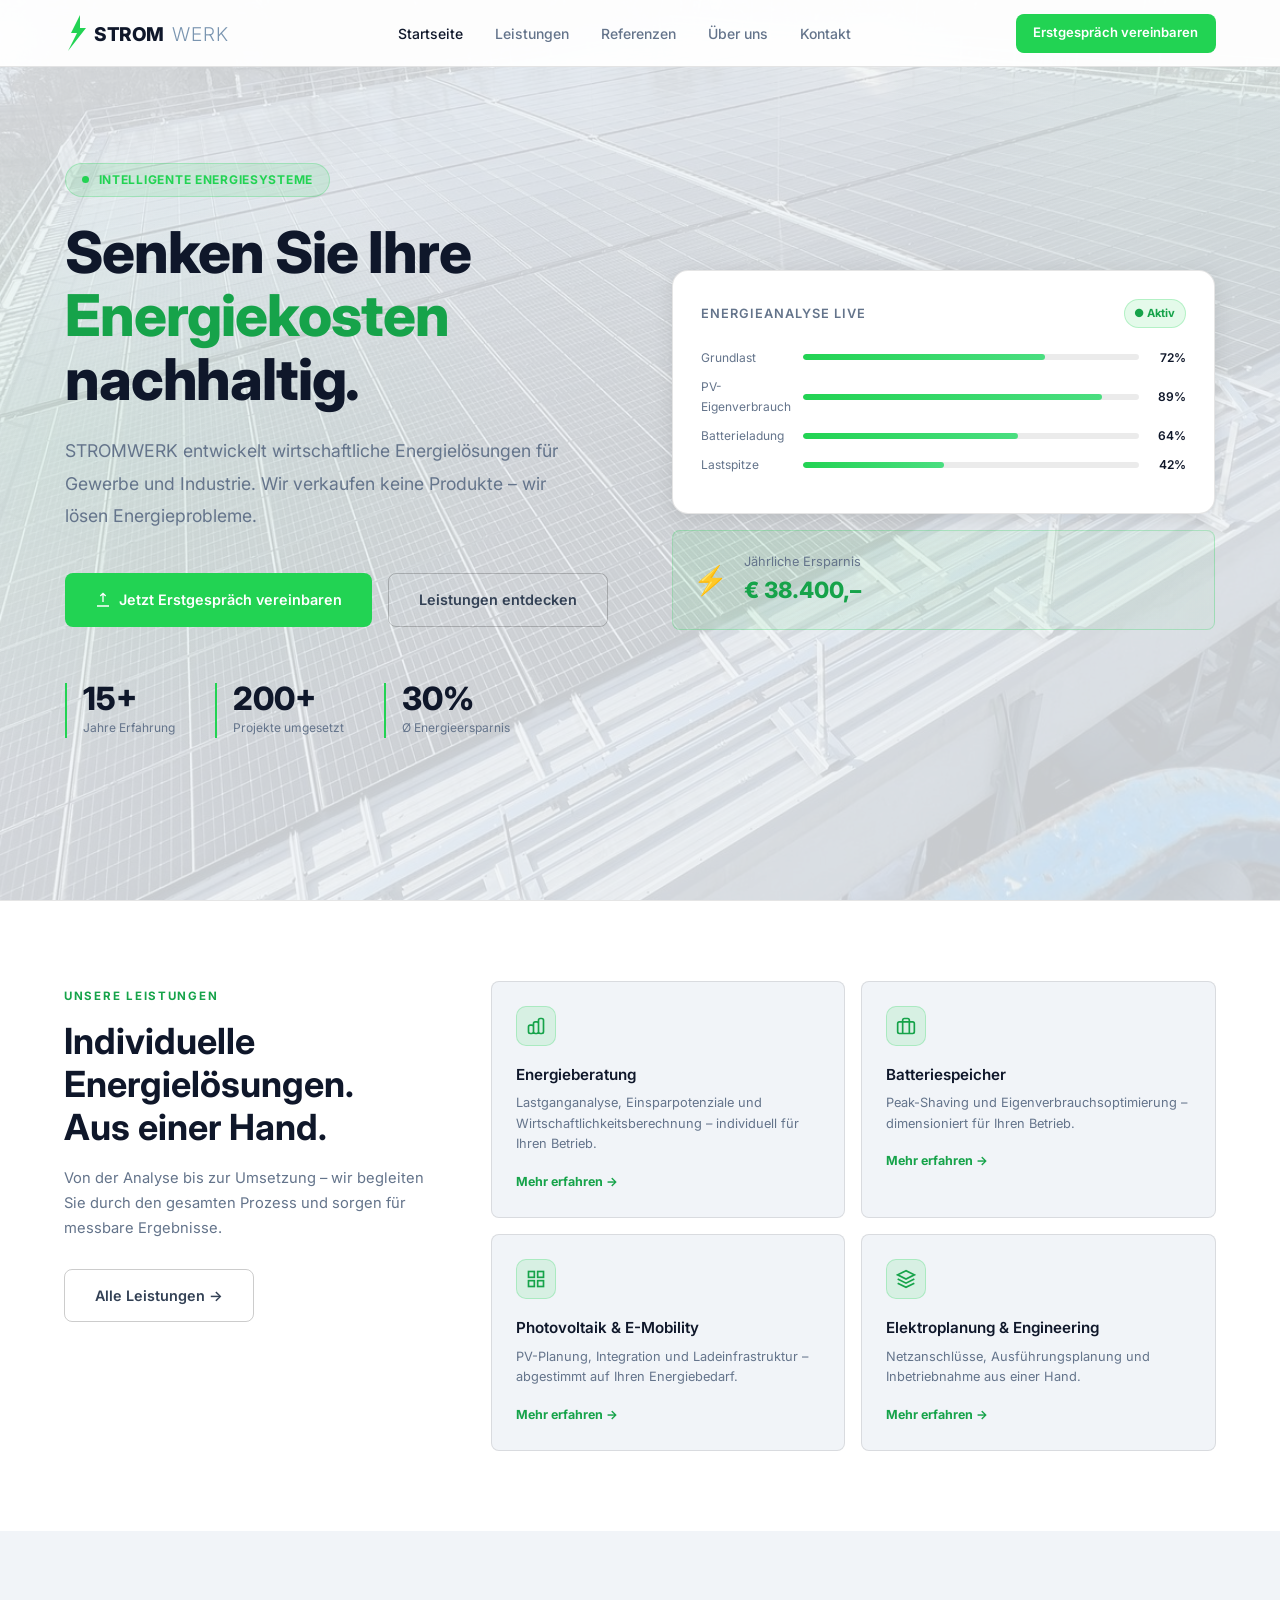
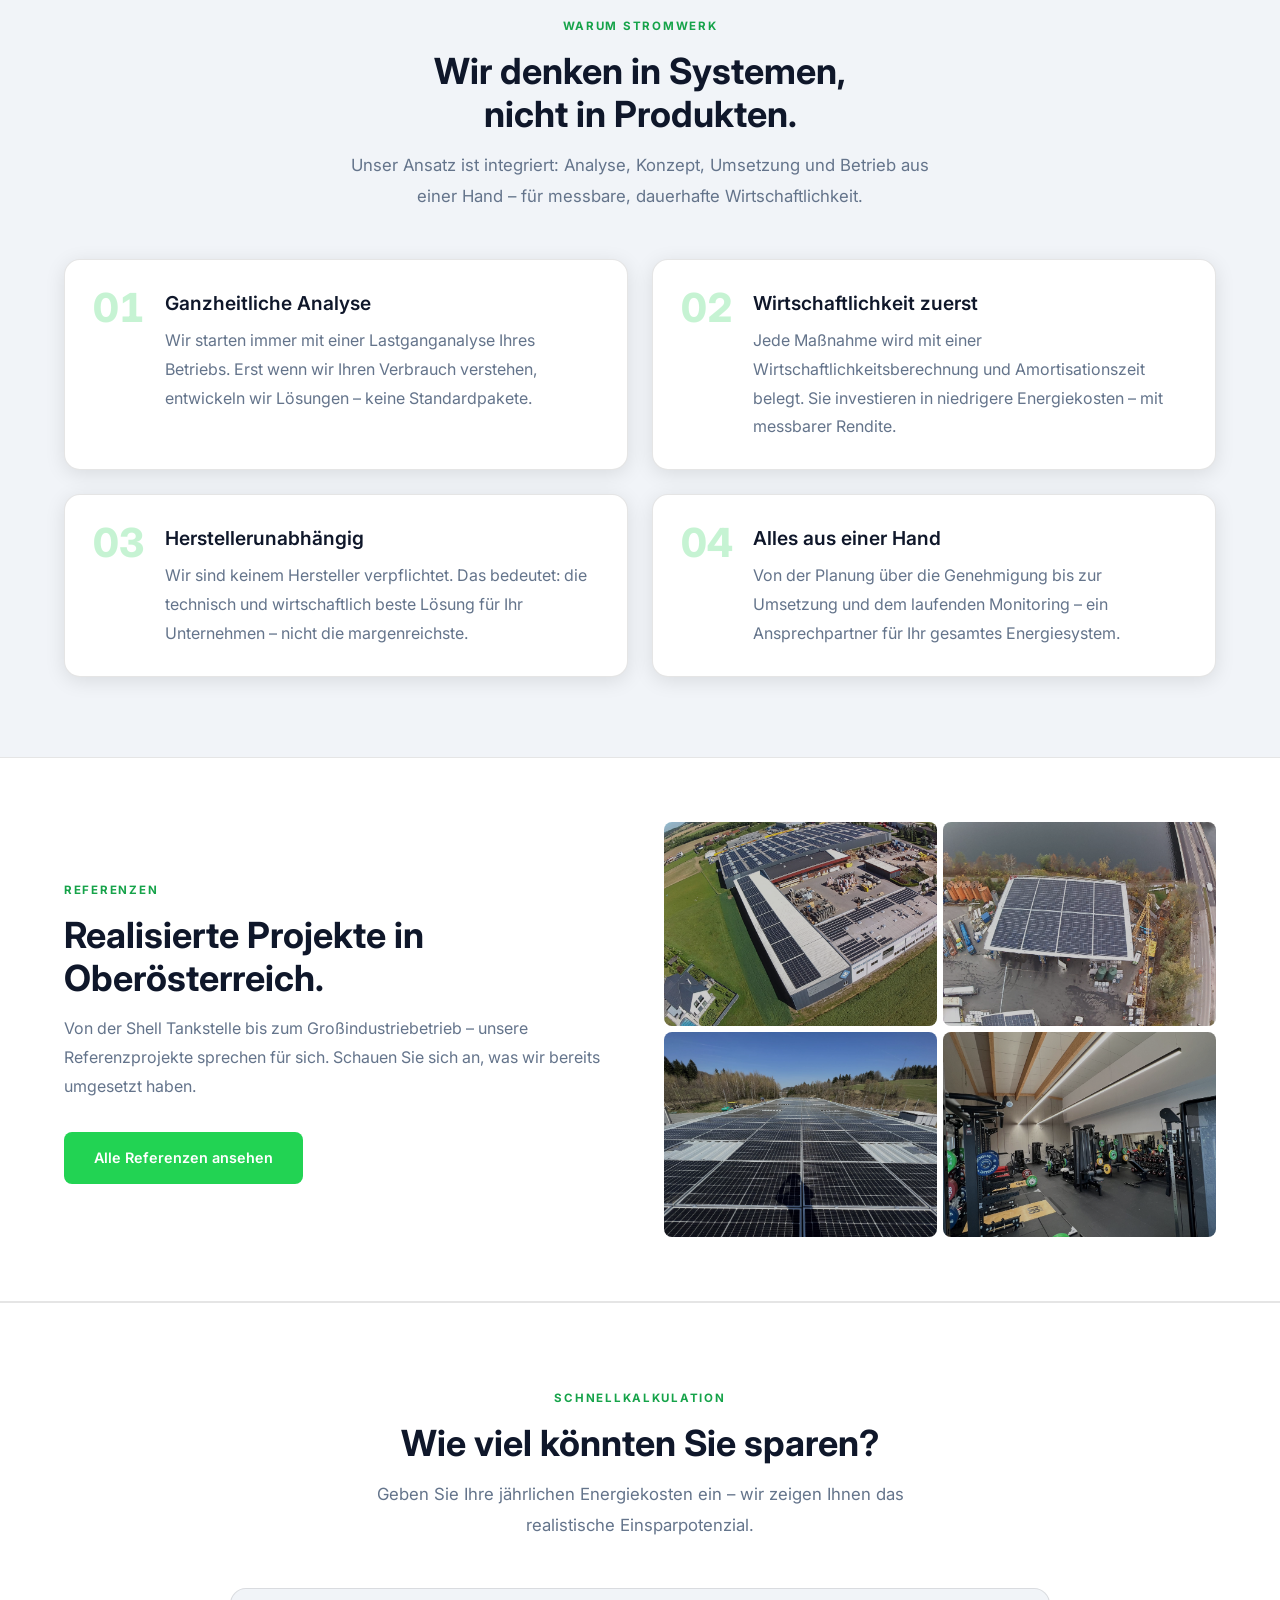
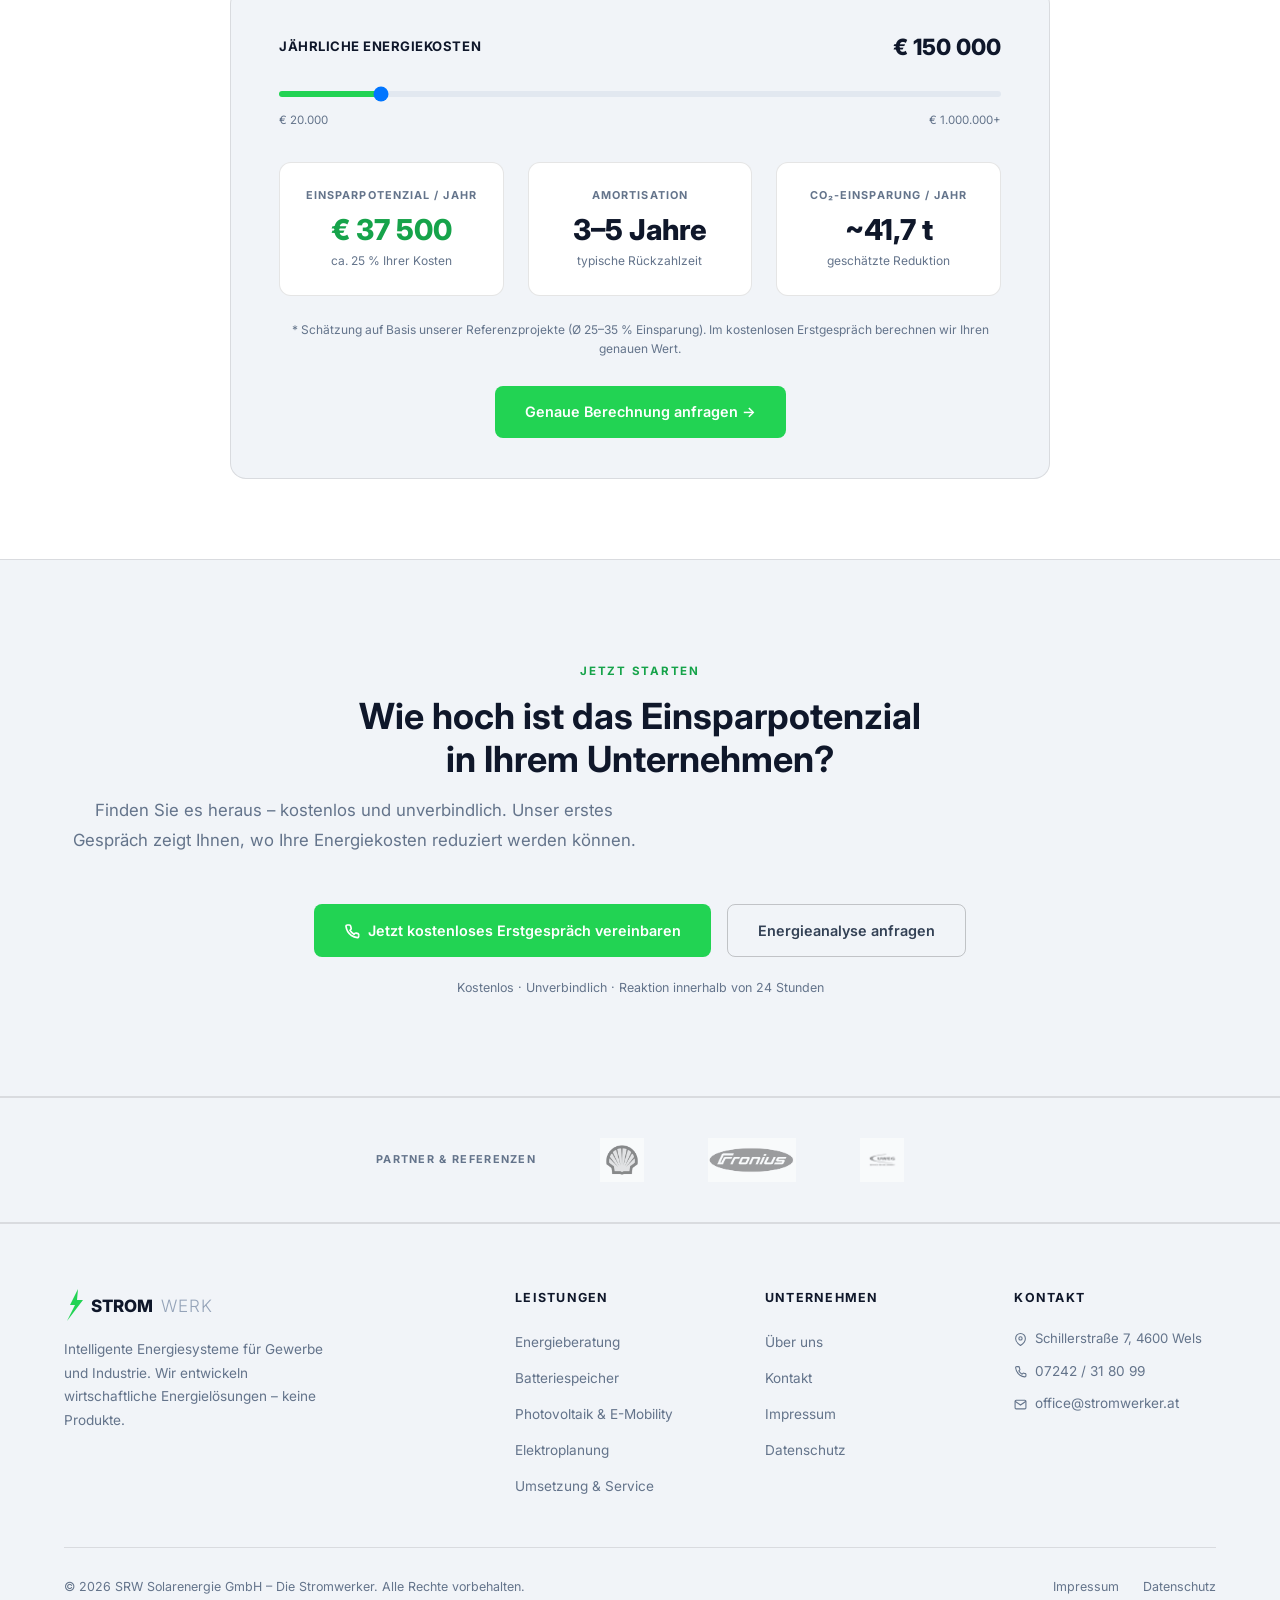
==== commit 93346f24: "Restructure Über uns: remove Botschaft/Vision, slim Geschichte, team grid with placeholders, 3 value" ====
--- a/index.html
+++ b/index.html
@@ -24,7 +24,7 @@
     <a href="index.html" class="logo" aria-label="STROMWERK Startseite">
       <svg width="170" height="38" viewBox="0 0 170 38" fill="none" xmlns="http://www.w3.org/2000/svg" aria-hidden="true">
         <polygon points="16,1 7,19 13,19 4,37 22,14 16,14" fill="#22d353"/>
-        <text x="30" y="27" font-family="Inter,system-ui,sans-serif" font-weight="800" font-size="19" fill="#ffffff" letter-spacing="-0.5">STROM</text>
+        <text x="30" y="27" font-family="Inter,system-ui,sans-serif" font-weight="800" font-size="19" fill="#0f172a" letter-spacing="-0.5">STROM</text>
         <text x="108" y="27" font-family="Inter,system-ui,sans-serif" font-weight="300" font-size="19" fill="#7a95b0" letter-spacing="1">WERK</text>
       </svg>
     </a>
@@ -132,115 +132,96 @@
   </div>
 </section>
 
-<!-- ── PROBLEM FRAMING ─────────────────────────── -->
-<section class="problems">
+
+<!-- ── SERVICES OVERVIEW ──────────────────────── -->
+<section style="background:#fff;border-top:1px solid var(--border);padding:5rem 0;">
+  <div class="container">
+    <div style="display:grid;grid-template-columns:1fr 2fr;gap:4rem;align-items:start;">
+      <div>
+        <span class="section-label fade-up">Unsere Leistungen</span>
+        <h2 class="section-title fade-up d1" style="margin-bottom:1rem;">Individuelle Energielösungen.<br>Aus einer Hand.</h2>
+        <p class="fade-up d2" style="color:var(--text-muted);font-size:.92rem;line-height:1.7;">Von der Analyse bis zur Umsetzung – wir begleiten Sie durch den gesamten Prozess und sorgen für messbare Ergebnisse.</p>
+        <a href="leistungen.html" class="btn btn-outline fade-up d3" style="margin-top:1.75rem;">Alle Leistungen →</a>
+      </div>
+      <div style="display:grid;grid-template-columns:1fr 1fr;gap:1rem;" class="fade-up d1">
+
+        <div style="background:var(--navy-800);border:1px solid var(--border);border-radius:var(--radius);padding:1.5rem;">
+          <div style="width:40px;height:40px;background:var(--green-glow);border:1px solid var(--green-border);border-radius:10px;display:flex;align-items:center;justify-content:center;margin-bottom:1rem;">
+            <svg width="20" height="20" fill="none" stroke="var(--green-dark)" stroke-width="2" viewBox="0 0 24 24"><path d="M9 19v-6a2 2 0 00-2-2H5a2 2 0 00-2 2v6a2 2 0 002 2h2a2 2 0 002-2zm0 0V9a2 2 0 012-2h2a2 2 0 012 2v10m-6 0a2 2 0 002 2h2a2 2 0 002-2m0 0V5a2 2 0 012-2h2a2 2 0 012 2v14a2 2 0 01-2 2h-2a2 2 0 01-2-2z"/></svg>
+          </div>
+          <h4 style="font-size:.95rem;color:#0f172a;margin-bottom:.4rem;">Energieberatung</h4>
+          <p style="font-size:.8rem;color:var(--text-muted);line-height:1.6;margin-bottom:.75rem;">Lastganganalyse, Einsparpotenziale und Wirtschaftlichkeitsberechnung – individuell für Ihren Betrieb.</p>
+          <a href="leistungen.html#energieberatung" style="font-size:.78rem;font-weight:700;color:var(--green-dark);text-decoration:none;">Mehr erfahren →</a>
+        </div>
+
+        <div style="background:var(--navy-800);border:1px solid var(--border);border-radius:var(--radius);padding:1.5rem;">
+          <div style="width:40px;height:40px;background:var(--green-glow);border:1px solid var(--green-border);border-radius:10px;display:flex;align-items:center;justify-content:center;margin-bottom:1rem;">
+            <svg width="20" height="20" fill="none" stroke="var(--green-dark)" stroke-width="2" viewBox="0 0 24 24"><rect x="2" y="7" width="20" height="14" rx="2"/><path d="M16 21V5a2 2 0 00-2-2h-4a2 2 0 00-2 2v16"/></svg>
+          </div>
+          <h4 style="font-size:.95rem;color:#0f172a;margin-bottom:.4rem;">Batteriespeicher</h4>
+          <p style="font-size:.8rem;color:var(--text-muted);line-height:1.6;margin-bottom:.75rem;">Peak-Shaving und Eigenverbrauchsoptimierung – dimensioniert für Ihren Betrieb.</p>
+          <a href="leistungen.html#batteriespeicher" style="font-size:.78rem;font-weight:700;color:var(--green-dark);text-decoration:none;">Mehr erfahren →</a>
+        </div>
+
+        <div style="background:var(--navy-800);border:1px solid var(--border);border-radius:var(--radius);padding:1.5rem;">
+          <div style="width:40px;height:40px;background:var(--green-glow);border:1px solid var(--green-border);border-radius:10px;display:flex;align-items:center;justify-content:center;margin-bottom:1rem;">
+            <svg width="20" height="20" fill="none" stroke="var(--green-dark)" stroke-width="2" viewBox="0 0 24 24"><rect x="3" y="3" width="7" height="7"/><rect x="14" y="3" width="7" height="7"/><rect x="14" y="14" width="7" height="7"/><rect x="3" y="14" width="7" height="7"/></svg>
+          </div>
+          <h4 style="font-size:.95rem;color:#0f172a;margin-bottom:.4rem;">Photovoltaik & E-Mobility</h4>
+          <p style="font-size:.8rem;color:var(--text-muted);line-height:1.6;margin-bottom:.75rem;">PV-Planung, Integration und Ladeinfrastruktur – abgestimmt auf Ihren Energiebedarf.</p>
+          <a href="leistungen.html#photovoltaik" style="font-size:.78rem;font-weight:700;color:var(--green-dark);text-decoration:none;">Mehr erfahren →</a>
+        </div>
+
+        <div style="background:var(--navy-800);border:1px solid var(--border);border-radius:var(--radius);padding:1.5rem;">
+          <div style="width:40px;height:40px;background:var(--green-glow);border:1px solid var(--green-border);border-radius:10px;display:flex;align-items:center;justify-content:center;margin-bottom:1rem;">
+            <svg width="20" height="20" fill="none" stroke="var(--green-dark)" stroke-width="2" viewBox="0 0 24 24"><path d="M12 2L2 7l10 5 10-5-10-5zM2 17l10 5 10-5M2 12l10 5 10-5"/></svg>
+          </div>
+          <h4 style="font-size:.95rem;color:#0f172a;margin-bottom:.4rem;">Elektroplanung & Engineering</h4>
+          <p style="font-size:.8rem;color:var(--text-muted);line-height:1.6;margin-bottom:.75rem;">Netzanschlüsse, Ausführungsplanung und Inbetriebnahme aus einer Hand.</p>
+          <a href="leistungen.html#elektroplanung" style="font-size:.78rem;font-weight:700;color:var(--green-dark);text-decoration:none;">Mehr erfahren →</a>
+        </div>
+
+      </div>
+    </div>
+  </div>
+</section>
+
+<!-- ── WHY STROMWERK ───────────────────────────── -->
+<section class="why">
   <div class="container">
     <div class="text-center" style="margin-bottom:3rem;">
-      <span class="section-label fade-up">Das Problem</span>
-      <h2 class="section-title fade-up d1">Steigende Energiekosten<br>sind kein Schicksal.</h2>
-      <p class="section-sub fade-up d2">Viele Unternehmen zahlen mehr als nötig – weil niemand ihren Verbrauch systematisch analysiert hat.</p>
-    </div>
-    <div class="problem-grid">
-      <div class="problem-item fade-up">
-        <div class="problem-dot">
-          <svg width="18" height="18" fill="none" stroke="#ff6b6b" stroke-width="2" viewBox="0 0 24 24"><path d="M13 2L3 14h9l-1 8 10-12h-9l1-8z"/></svg>
-        </div>
+      <span class="section-label fade-up">Warum STROMWERK</span>
+      <h2 class="section-title fade-up d1">Wir denken in Systemen,<br>nicht in Produkten.</h2>
+      <p class="section-sub fade-up d2">Unser Ansatz ist integriert: Analyse, Konzept, Umsetzung und Betrieb aus einer Hand – für messbare, dauerhafte Wirtschaftlichkeit.</p>
+    </div>
+    <div class="why-grid">
+      <div class="why-item fade-up">
+        <div class="why-num">01</div>
         <div>
-          <h4>Hohe Energiekosten</h4>
-          <p>Ungenutztes Einsparpotenzial in Produktion, Logistik und Betrieb bleibt Jahr für Jahr liegen.</p>
-        </div>
-      </div>
-      <div class="problem-item fade-up d1">
-        <div class="problem-dot">
-          <svg width="18" height="18" fill="none" stroke="#ff6b6b" stroke-width="2" viewBox="0 0 24 24"><polyline points="22 12 18 12 15 21 9 3 6 12 2 12"/></svg>
-        </div>
+          <h3>Ganzheitliche Analyse</h3>
+          <p>Wir starten immer mit einer Lastganganalyse Ihres Betriebs. Erst wenn wir Ihren Verbrauch verstehen, entwickeln wir Lösungen – keine Standardpakete.</p>
+        </div>
+      </div>
+      <div class="why-item fade-up d1">
+        <div class="why-num">02</div>
         <div>
-          <h4>Unkontrollierte Lastspitzen</h4>
-          <p>Kurze Leistungsspitzen treiben die Netzentgelte in die Höhe – obwohl sie vermeidbar wären.</p>
-        </div>
-      </div>
-      <div class="problem-item fade-up d2">
-        <div class="problem-dot">
-          <svg width="18" height="18" fill="none" stroke="#ff6b6b" stroke-width="2" viewBox="0 0 24 24"><circle cx="12" cy="12" r="10"/><line x1="12" y1="8" x2="12" y2="12"/><line x1="12" y1="16" x2="12.01" y2="16"/></svg>
-        </div>
+          <h3>Wirtschaftlichkeit zuerst</h3>
+          <p>Jede Maßnahme wird mit einer Wirtschaftlichkeitsberechnung und Amortisationszeit belegt. Sie investieren in niedrigere Energiekosten – mit messbarer Rendite.</p>
+        </div>
+      </div>
+      <div class="why-item fade-up d2">
+        <div class="why-num">03</div>
         <div>
-          <h4>Abhängigkeit vom Netz</h4>
-          <p>Steigende Tarife und Versorgungsrisiken gefährden langfristig die Wettbewerbsfähigkeit.</p>
-        </div>
-      </div>
-      <div class="problem-item fade-up d3">
-        <div class="problem-dot">
-          <svg width="18" height="18" fill="none" stroke="#ff6b6b" stroke-width="2" viewBox="0 0 24 24"><rect x="3" y="3" width="18" height="18" rx="2"/><path d="M3 9h18M9 21V9"/></svg>
-        </div>
+          <h3>Herstellerunabhängig</h3>
+          <p>Wir sind keinem Hersteller verpflichtet. Das bedeutet: die technisch und wirtschaftlich beste Lösung für Ihr Unternehmen – nicht die margenreichste.</p>
+        </div>
+      </div>
+      <div class="why-item fade-up d3">
+        <div class="why-num">04</div>
         <div>
-          <h4>Fehlende Gesamtstrategie</h4>
-          <p>Einzelmaßnahmen ohne Systemdenken liefern Teilergebnisse statt nachhaltiger Wirtschaftlichkeit.</p>
-        </div>
-      </div>
-    </div>
-  </div>
-</section>
-
-<!-- ── SERVICES OVERVIEW ───────────────────────── -->
-<section id="leistungen" style="background:var(--navy-800);">
-  <div class="container">
-    <div style="margin-bottom:3rem;">
-      <span class="section-label fade-up">Unsere Leistungen</span>
-      <h2 class="section-title fade-up d1">Individuelle Energielösungen.<br>Aus einer Hand.</h2>
-      <p class="section-sub fade-up d2">Von der Analyse bis zur Umsetzung – wir begleiten Sie durch den gesamten Prozess und sorgen für messbare Ergebnisse.</p>
-    </div>
-    <div class="services-grid">
-      <div class="service-card fade-up">
-        <div class="card-icon">
-          <svg width="24" height="24" fill="none" stroke="currentColor" stroke-width="2" viewBox="0 0 24 24"><path d="M9 19v-6a2 2 0 00-2-2H5a2 2 0 00-2 2v6a2 2 0 002 2h2a2 2 0 002-2zm0 0V9a2 2 0 012-2h2a2 2 0 012 2v10m-6 0a2 2 0 002 2h2a2 2 0 002-2m0 0V5a2 2 0 012-2h2a2 2 0 012 2v14a2 2 0 01-2 2h-2a2 2 0 01-2-2z"/></svg>
-        </div>
-        <h3 class="card-title">Energieberatung</h3>
-        <p>Wir analysieren Ihren Energieverbrauch systematisch und zeigen konkrete Einsparpotenziale auf – inklusive Wirtschaftlichkeitsberechnung und Förderberatung.</p>
-        <ul class="card-list">
-          <li>Lastganganalyse & Verbrauchsauswertung</li>
-          <li>Wirtschaftlichkeitsberechnung</li>
-          <li>Maßnahmenplanung & Förderberatung</li>
-        </ul>
-        <a href="leistungen.html#energieberatung" class="card-link">Mehr erfahren →</a>
-      </div>
-      <div class="service-card fade-up d1">
-        <div class="card-icon">
-          <svg width="24" height="24" fill="none" stroke="currentColor" stroke-width="2" viewBox="0 0 24 24"><rect x="2" y="7" width="20" height="14" rx="2"/><path d="M16 21V5a2 2 0 00-2-2h-4a2 2 0 00-2 2v16"/><path d="M6 11h4M6 15h4M14 11h4M14 15h4"/></svg>
-        </div>
-        <h3 class="card-title">Batteriespeicher</h3>
-        <p>Gewerbliche und industrielle Batteriespeicher für Peak-Shaving, Eigenverbrauchsoptimierung und Versorgungssicherheit – dimensioniert für Ihren Betrieb.</p>
-        <ul class="card-list">
-          <li>Peak-Shaving & Lastmanagement</li>
-          <li>Eigenverbrauchsoptimierung</li>
-          <li>Integration in bestehende Anlagen</li>
-        </ul>
-        <a href="leistungen.html#batteriespeicher" class="card-link">Mehr erfahren →</a>
-      </div>
-      <div class="service-card fade-up d2">
-        <div class="card-icon">
-          <svg width="24" height="24" fill="none" stroke="currentColor" stroke-width="2" viewBox="0 0 24 24"><rect x="3" y="3" width="7" height="7"/><rect x="14" y="3" width="7" height="7"/><rect x="14" y="14" width="7" height="7"/><rect x="3" y="14" width="7" height="7"/></svg>
-        </div>
-        <h3 class="card-title">Photovoltaik & Ladeinfrastruktur</h3>
-        <p>Planung und Integration von PV-Anlagen sowie Ladeinfrastruktur für Elektrofahrzeuge – abgestimmt auf Ihren Energiebedarf und Eigenverbrauch.</p>
-        <ul class="card-list">
-          <li>Planung & Dimensionierung</li>
-          <li>Integration & Optimierung</li>
-          <li>E-Mobility Ladeinfrastruktur</li>
-        </ul>
-        <a href="leistungen.html#photovoltaik" class="card-link">Mehr erfahren →</a>
-      </div>
-      <div class="service-card fade-up d3">
-        <div class="card-icon">
-          <svg width="24" height="24" fill="none" stroke="currentColor" stroke-width="2" viewBox="0 0 24 24"><path d="M12 2L2 7l10 5 10-5-10-5zM2 17l10 5 10-5M2 12l10 5 10-5"/></svg>
-        </div>
-        <h3 class="card-title">Elektroplanung & Engineering</h3>
-        <p>Von der Ausführungsplanung über Netzanschlüsse bis zur Inbetriebnahme – professionelles Elektroengineering für anspruchsvolle Gewerbeprojekte.</p>
-        <ul class="card-list">
-          <li>Planung elektrischer Anlagen</li>
-          <li>Netzanschluss & Ausschreibungen</li>
-          <li>Inbetriebnahme, Wartung & Monitoring</li>
-        </ul>
-        <a href="leistungen.html#elektroplanung" class="card-link">Mehr erfahren →</a>
+          <h3>Alles aus einer Hand</h3>
+          <p>Von der Planung über die Genehmigung bis zur Umsetzung und dem laufenden Monitoring – ein Ansprechpartner für Ihr gesamtes Energiesystem.</p>
+        </div>
       </div>
     </div>
   </div>
@@ -276,118 +257,87 @@
   </div>
 </section>
 
-<!-- ── WHY STROMWERK ───────────────────────────── -->
-<section class="why">
-  <div class="container">
-    <div class="text-center" style="margin-bottom:3rem;">
-      <span class="section-label fade-up">Warum STROMWERK</span>
-      <h2 class="section-title fade-up d1">Wir denken in Systemen,<br>nicht in Produkten.</h2>
-      <p class="section-sub fade-up d2">Unser Ansatz ist integriert: Analyse, Konzept, Umsetzung und Betrieb aus einer Hand – für messbare, dauerhafte Wirtschaftlichkeit.</p>
-    </div>
-    <div class="why-grid">
-      <div class="why-item fade-up">
-        <div class="why-num">01</div>
-        <div>
-          <h3>Ganzheitliche Analyse</h3>
-          <p>Wir starten immer mit einer Lastganganalyse Ihres Betriebs. Erst wenn wir Ihren Verbrauch verstehen, entwickeln wir Lösungen – keine Standardpakete.</p>
-        </div>
-      </div>
-      <div class="why-item fade-up d1">
-        <div class="why-num">02</div>
-        <div>
-          <h3>Wirtschaftlichkeit zuerst</h3>
-          <p>Jede Maßnahme wird mit einer Wirtschaftlichkeitsberechnung und Amortisationszeit belegt. Sie investieren in niedrigere Energiekosten – mit messbarer Rendite.</p>
-        </div>
-      </div>
-      <div class="why-item fade-up d2">
-        <div class="why-num">03</div>
-        <div>
-          <h3>Herstellerunabhängig</h3>
-          <p>Wir sind keinem Hersteller verpflichtet. Das bedeutet: die technisch und wirtschaftlich beste Lösung für Ihr Unternehmen – nicht die margenreichste.</p>
-        </div>
-      </div>
-      <div class="why-item fade-up d3">
-        <div class="why-num">04</div>
-        <div>
-          <h3>Alles aus einer Hand</h3>
-          <p>Von der Planung über die Genehmigung bis zur Umsetzung und dem laufenden Monitoring – ein Ansprechpartner für Ihr gesamtes Energiesystem.</p>
-        </div>
-      </div>
-    </div>
-  </div>
-</section>
-
-<!-- ── PROCESS ─────────────────────────────────── -->
-<section class="process">
-  <div class="container">
-    <div class="text-center" style="margin-bottom:3.5rem;">
-      <span class="section-label fade-up">Unser Vorgehen</span>
-      <h2 class="section-title fade-up d1">In drei Schritten<br>zur optimierten Energieversorgung.</h2>
-    </div>
-    <div class="process-steps">
-      <div class="process-connector" aria-hidden="true"></div>
-      <div class="process-step fade-up">
-        <div class="step-num">1</div>
-        <h3>Analyse</h3>
-        <p>Kostenlose Erstberatung, Lastganganalyse und Potenzialerhebung. Wir messen, bevor wir empfehlen.</p>
-      </div>
-      <div class="process-step fade-up d2">
-        <div class="step-num">2</div>
-        <h3>Konzept</h3>
-        <p>Individuelle Lösungsentwicklung mit Wirtschaftlichkeitsberechnung, Förderprüfung und Zeitplan.</p>
-      </div>
-      <div class="process-step fade-up d3">
-        <div class="step-num">3</div>
-        <h3>Umsetzung</h3>
-        <p>Professionelle Realisierung, Inbetriebnahme mit Netzbetreiber und langfristiges Monitoring.</p>
-      </div>
-    </div>
-  </div>
-</section>
-
-<!-- ── TARGET INDUSTRIES ───────────────────────── -->
-<section style="background:var(--navy-800);">
-  <div class="container">
-    <div class="text-center" style="margin-bottom:3rem;">
-      <span class="section-label fade-up">Unsere Zielgruppe</span>
-      <h2 class="section-title fade-up d1">Für Unternehmen mit<br>hohem Energieverbrauch.</h2>
-    </div>
-    <div class="industry-grid">
-      <div class="industry-card fade-up">
-        <span class="industry-icon">🏭</span>
-        <p>Produktionsbetriebe</p>
-      </div>
-      <div class="industry-card fade-up d1">
-        <span class="industry-icon">🏢</span>
-        <p>Gewerbebetriebe</p>
-      </div>
-      <div class="industry-card fade-up d2">
-        <span class="industry-icon">🏨</span>
-        <p>Hotels</p>
-      </div>
-      <div class="industry-card fade-up d3">
-        <span class="industry-icon">🚛</span>
-        <p>Logistikunternehmen</p>
-      </div>
-      <div class="industry-card fade-up">
-        <span class="industry-icon">🌾</span>
-        <p>Landwirtschaft</p>
-      </div>
-      <div class="industry-card fade-up d1">
-        <span class="industry-icon">⚙️</span>
-        <p>Industrieunternehmen</p>
-      </div>
-      <div class="industry-card fade-up d2">
-        <span class="industry-icon">🔌</span>
-        <p>Rechenzentren</p>
-      </div>
-      <div class="industry-card fade-up d3">
-        <span class="industry-icon">🏗️</span>
-        <p>Bauwirtschaft</p>
-      </div>
-    </div>
-  </div>
-</section>
+<!-- ── SAVINGS ESTIMATOR ──────────────────────── -->
+<section style="background:#fff;border-top:1px solid var(--border);padding:5rem 0;">
+  <div class="container">
+    <div style="max-width:820px;margin:0 auto;">
+      <div class="text-center" style="margin-bottom:3rem;">
+        <span class="section-label fade-up">Schnellkalkulation</span>
+        <h2 class="section-title fade-up d1">Wie viel könnten Sie sparen?</h2>
+        <p class="section-sub fade-up d2">Geben Sie Ihre jährlichen Energiekosten ein – wir zeigen Ihnen das realistische Einsparpotenzial.</p>
+      </div>
+      <div style="background:var(--navy-800);border:1px solid var(--border);border-radius:16px;padding:2.5rem 3rem;" class="fade-up d2">
+        <!-- Slider -->
+        <div style="margin-bottom:2rem;">
+          <div style="display:flex;justify-content:space-between;align-items:center;margin-bottom:.75rem;">
+            <label style="font-size:.82rem;font-weight:700;color:#0f172a;letter-spacing:.04em;text-transform:uppercase;">Jährliche Energiekosten</label>
+            <span id="est-input-display" style="font-size:1.4rem;font-weight:800;color:#0f172a;">€ 150.000</span>
+          </div>
+          <input id="est-slider" type="range" min="20000" max="1000000" step="5000" value="150000"
+            style="width:100%;height:6px;-webkit-appearance:none;appearance:none;background:linear-gradient(to right,#22d353 0%,#22d353 13%,#e2e8f0 13%,#e2e8f0 100%);border-radius:3px;outline:none;cursor:pointer;">
+          <div style="display:flex;justify-content:space-between;margin-top:.4rem;font-size:.72rem;color:var(--text-muted);">
+            <span>€ 20.000</span><span>€ 1.000.000+</span>
+          </div>
+        </div>
+        <!-- Results grid -->
+        <div style="display:grid;grid-template-columns:repeat(3,1fr);gap:1.5rem;margin-top:.5rem;">
+          <div style="background:#fff;border:1px solid var(--border);border-radius:12px;padding:1.5rem;text-align:center;">
+            <div style="font-size:.68rem;font-weight:700;letter-spacing:.1em;text-transform:uppercase;color:var(--text-muted);margin-bottom:.75rem;">Einsparpotenzial / Jahr</div>
+            <div id="est-savings" style="font-size:1.8rem;font-weight:800;color:var(--green-dark);line-height:1;">€ 37.500</div>
+            <div style="font-size:.75rem;color:var(--text-muted);margin-top:.35rem;">ca. 25 % Ihrer Kosten</div>
+          </div>
+          <div style="background:#fff;border:1px solid var(--border);border-radius:12px;padding:1.5rem;text-align:center;">
+            <div style="font-size:.68rem;font-weight:700;letter-spacing:.1em;text-transform:uppercase;color:var(--text-muted);margin-bottom:.75rem;">Amortisation</div>
+            <div id="est-roi" style="font-size:1.8rem;font-weight:800;color:#0f172a;line-height:1;">3–5 Jahre</div>
+            <div style="font-size:.75rem;color:var(--text-muted);margin-top:.35rem;">typische Rückzahlzeit</div>
+          </div>
+          <div style="background:#fff;border:1px solid var(--border);border-radius:12px;padding:1.5rem;text-align:center;">
+            <div style="font-size:.68rem;font-weight:700;letter-spacing:.1em;text-transform:uppercase;color:var(--text-muted);margin-bottom:.75rem;">CO₂-Einsparung / Jahr</div>
+            <div id="est-co2" style="font-size:1.8rem;font-weight:800;color:#0f172a;line-height:1;">~38 t</div>
+            <div style="font-size:.75rem;color:var(--text-muted);margin-top:.35rem;">geschätzte Reduktion</div>
+          </div>
+        </div>
+        <p style="font-size:.75rem;color:var(--text-muted);margin-top:1.5rem;text-align:center;line-height:1.6;">
+          * Schätzung auf Basis unserer Referenzprojekte (Ø 25–35 % Einsparung). Im kostenlosen Erstgespräch berechnen wir Ihren genauen Wert.
+        </p>
+        <div style="text-align:center;margin-top:1.75rem;">
+          <a href="kontakt.html" class="btn btn-primary">Genaue Berechnung anfragen →</a>
+        </div>
+      </div>
+    </div>
+  </div>
+</section>
+
+<script>
+(function(){
+  var slider = document.getElementById('est-slider');
+  if (!slider) return;
+  function fmt(n){ return '€ ' + n.toLocaleString('de-AT'); }
+  function update(){
+    var val = parseInt(slider.value, 10);
+    // savings: 20–50k → 20%, 50–200k → 25%, 200k+ → 30%
+    var pct = val < 50000 ? 0.20 : val < 200000 ? 0.25 : 0.30;
+    var savings = Math.round(val * pct / 500) * 500;
+    // roi bucket
+    var roi = val < 50000 ? '4–6 Jahre' : val < 200000 ? '3–5 Jahre' : '3–4 Jahre';
+    // co2: ~0.2kg CO2 per kWh, avg Austrian electricity price ~0.18€/kWh → kWh = val/0.18
+    var kwh = val / 0.18;
+    var co2 = Math.round(kwh * pct * 0.2 / 100) / 10; // tonnes
+    // display
+    document.getElementById('est-input-display').textContent = fmt(val);
+    document.getElementById('est-savings').textContent = fmt(savings);
+    document.getElementById('est-savings').nextElementSibling.textContent = 'ca. ' + Math.round(pct*100) + ' % Ihrer Kosten';
+    document.getElementById('est-roi').textContent = roi;
+    document.getElementById('est-co2').textContent = '~' + co2.toLocaleString('de-AT') + ' t';
+    // update slider track fill
+    var min = parseInt(slider.min), max = parseInt(slider.max);
+    var fillPct = ((val - min) / (max - min) * 100).toFixed(1);
+    slider.style.background = 'linear-gradient(to right,#22d353 0%,#22d353 '+fillPct+'%,#e2e8f0 '+fillPct+'%,#e2e8f0 100%)';
+  }
+  slider.addEventListener('input', update);
+  update();
+})();
+</script>
 
 <!-- ── CTA BLOCK ───────────────────────────────── -->
 <section class="cta-block">
@@ -407,6 +357,27 @@
 </section>
 
 <!-- ── FOOTER ──────────────────────────────────── -->
+<!-- ── PARTNER LOGOS ─────────────────────────── -->
+<section style="background:var(--navy-800);border-top:1px solid var(--border);border-bottom:1px solid var(--border);padding:2.5rem 0;">
+  <div class="container">
+    <div style="display:flex;align-items:center;justify-content:center;gap:4rem;flex-wrap:wrap;">
+      <span style="font-size:.68rem;font-weight:700;letter-spacing:.12em;color:var(--text-muted);text-transform:uppercase;white-space:nowrap;flex-shrink:0;">Partner &amp; Referenzen</span>
+      <img src="logos/Shell.png" alt="Shell" title="Shell – Referenzprojekte"
+           style="height:44px;object-fit:contain;opacity:.55;filter:grayscale(1);transition:opacity .25s,filter .25s;cursor:pointer;"
+           onmouseover="this.style.opacity='1';this.style.filter='grayscale(0)'"
+           onmouseout="this.style.opacity='.55';this.style.filter='grayscale(1)'">
+      <img src="logos/Fronius.png" alt="Fronius" title="Fronius – Offizieller Partner"
+           style="height:44px;object-fit:contain;opacity:.55;filter:grayscale(1);transition:opacity .25s,filter .25s;cursor:pointer;"
+           onmouseover="this.style.opacity='1';this.style.filter='grayscale(0)'"
+           onmouseout="this.style.opacity='.55';this.style.filter='grayscale(1)'">
+      <img src="logos/UWEG.jpg" alt="uWEG" title="uWEG Industries – Referenzprojekt"
+           style="height:44px;object-fit:contain;opacity:.55;filter:grayscale(1);transition:opacity .25s,filter .25s;cursor:pointer;"
+           onmouseover="this.style.opacity='1';this.style.filter='grayscale(0)'"
+           onmouseout="this.style.opacity='.55';this.style.filter='grayscale(1)'">
+    </div>
+  </div>
+</section>
+
 <footer class="footer">
   <div class="container">
     <div class="footer-grid">
@@ -414,8 +385,8 @@
         <a href="index.html" class="logo">
           <svg width="150" height="34" viewBox="0 0 150 34" fill="none" aria-hidden="true">
             <polygon points="14,1 6,17 11,17 3,33 19,12 13,12" fill="#22d353"/>
-            <text x="27" y="24" font-family="Inter,system-ui" font-weight="800" font-size="17" fill="#ffffff">STROM</text>
-            <text x="97" y="24" font-family="Inter,system-ui" font-weight="300" font-size="17" fill="#7a95b0" letter-spacing="1">WERK</text>
+            <text x="27" y="24" font-family="Inter,system-ui" font-weight="800" font-size="17" fill="#0f172a">STROM</text>
+            <text x="97" y="24" font-family="Inter,system-ui" font-weight="300" font-size="17" fill="#94a3b8" letter-spacing="1">WERK</text>
           </svg>
         </a>
         <p>Intelligente Energiesysteme für Gewerbe und Industrie. Wir entwickeln wirtschaftliche Energielösungen – keine Produkte.</p>
@@ -447,15 +418,15 @@
             Schillerstraße 7, 4600 Wels
           </li>
           <li>
-            <a href="tel:+436641262848">
+            <a href="tel:+437242318099">
               <svg width="13" height="13" fill="none" stroke="currentColor" stroke-width="2" viewBox="0 0 24 24" style="display:inline;margin-right:4px;vertical-align:middle"><path d="M22 16.92v3a2 2 0 01-2.18 2 19.79 19.79 0 01-8.63-3.07A19.5 19.5 0 013 5.18 2 2 0 015 3h3a2 2 0 012 1.72c.127.96.361 1.903.7 2.81a2 2 0 01-.45 2.11L9.09 10.91a16 16 0 006 6l1.27-1.27a2 2 0 012.11-.45c.907.339 1.85.573 2.81.7A2 2 0 0122 17.92z"/></svg>
-              +43 664 1262848
+              07242 / 31 80 99
             </a>
           </li>
           <li>
-            <a href="mailto:hetzmannseder@stromwerker.at">
+            <a href="mailto:office@stromwerker.at">
               <svg width="13" height="13" fill="none" stroke="currentColor" stroke-width="2" viewBox="0 0 24 24" style="display:inline;margin-right:4px;vertical-align:middle"><path d="M4 4h16c1.1 0 2 .9 2 2v12c0 1.1-.9 2-2 2H4c-1.1 0-2-.9-2-2V6c0-1.1.9-2 2-2z"/><polyline points="22,6 12,13 2,6"/></svg>
-              hetzmannseder@stromwerker.at
+              office@stromwerker.at
             </a>
           </li>
         </ul>
--- a/css/style.css
+++ b/css/style.css
@@ -1,19 +1,19 @@
 /* ============================================================
    STROMWERK – Shared Stylesheet
    SRW Solarenergie GmbH | stromwerker.at
-   Design: Dark Navy / Anthracite / Electric Green
+   Design: Light Gray / White Cards / Electric Green
    ============================================================ */
 
 @import url('https://fonts.googleapis.com/css2?family=Inter:wght@300;400;500;600;700;800&display=swap');
 
 :root {
   --navy-900:   #060f1e;
-  --navy-800:   #0a1628;
-  --navy-700:   #0f2040;
-  --navy-600:   #152537;
-  --navy-500:   #1e3a5f;
-  --anthracite: #2d3748;
-  --ant-light:  #4a5568;
+  --navy-800:   #f1f4f8;
+  --navy-700:   #ffffff;
+  --navy-600:   #f8fafc;
+  --navy-500:   #e8ecf1;
+  --anthracite: #334155;
+  --ant-light:  #64748b;
   --green:      #22d353;
   --green-lite: #4ade80;
   --green-dark: #16a34a;
@@ -23,12 +23,12 @@
   --white:      #ffffff;
   --gray-100:   #f8fafc;
   --gray-200:   #e2e8f0;
-  --text:       #c8d8e8;
-  --text-muted: #7a95b0;
-  --border:     rgba(30,58,95,.7);
+  --text:       #334155;
+  --text-muted: #64748b;
+  --border:     rgba(0,0,0,.1);
   --radius:     8px;
   --radius-lg:  16px;
-  --shadow:     0 4px 30px rgba(0,0,0,.35);
+  --shadow:     0 4px 20px rgba(0,0,0,.1);
   --shadow-g:   0 0 40px rgba(34,211,83,.18);
   --t:          .3s ease;
   --font:       'Inter', -apple-system, BlinkMacSystemFont, sans-serif;
@@ -48,13 +48,13 @@
 }
 
 /* ── Typography ─────────────────────────────── */
-h1 { font-size:clamp(2rem,5vw,3.6rem); font-weight:800; line-height:1.1; color:#fff; letter-spacing:-0.02em; }
-h2 { font-size:clamp(1.5rem,3vw,2.25rem); font-weight:700; line-height:1.2; color:#fff; }
-h3 { font-size:1.2rem; font-weight:600; color:#fff; }
-h4 { font-size:.95rem; font-weight:600; color:#fff; }
+h1 { font-size:clamp(2rem,5vw,3.6rem); font-weight:800; line-height:1.1; color:#0f172a; letter-spacing:-0.02em; }
+h2 { font-size:clamp(1.5rem,3vw,2.25rem); font-weight:700; line-height:1.2; color:#0f172a; }
+h3 { font-size:1.2rem; font-weight:600; color:#0f172a; }
+h4 { font-size:.95rem; font-weight:600; color:#0f172a; }
 p  { color:var(--text-muted); line-height:1.8; }
-a  { color:var(--green); text-decoration:none; transition:var(--t); }
-a:hover { color:var(--green-lite); }
+a  { color:var(--green-dark); text-decoration:none; transition:var(--t); }
+a:hover { color:var(--green); }
 
 /* ── Layout ─────────────────────────────────── */
 .container { max-width:var(--max); margin:0 auto; padding:0 1.5rem; }
@@ -63,9 +63,9 @@
 .section-label {
   display:inline-block;
   font-size:.72rem; font-weight:700; letter-spacing:.15em; text-transform:uppercase;
-  color:var(--green); margin-bottom:.875rem;
-}
-.section-title  { color:#fff; margin-bottom:.875rem; }
+  color:var(--green-dark); margin-bottom:.875rem;
+}
+.section-title  { color:#0f172a; margin-bottom:.875rem; }
 .section-sub    { font-size:1.05rem; color:var(--text-muted); max-width:580px; margin-bottom:3rem; }
 .text-center    { text-align:center; }
 .text-center .section-sub { margin-left:auto; margin-right:auto; }
@@ -77,37 +77,39 @@
   font-weight:600; font-size:.9rem; cursor:pointer;
   transition:var(--t); border:none; text-decoration:none; white-space:nowrap;
 }
-.btn-primary  { background:var(--green); color:var(--navy-900); }
-.btn-primary:hover { background:var(--green-lite); color:var(--navy-900); transform:translateY(-2px); box-shadow:var(--shadow-g); }
-.btn-outline  { background:transparent; color:#fff; border:1.5px solid rgba(255,255,255,.25); }
-.btn-outline:hover { border-color:var(--green); color:var(--green); transform:translateY(-2px); }
-.btn-ghost    { background:var(--green-glow); color:var(--green); border:1px solid var(--green-border); }
-.btn-ghost:hover { background:var(--green); color:var(--navy-900); }
+.btn-primary  { background:var(--green); color:#fff; }
+.btn-primary:hover { background:var(--green-dark); color:#fff; transform:translateY(-2px); box-shadow:var(--shadow-g); }
+.btn-outline  { background:transparent; color:#334155; border:1.5px solid rgba(0,0,0,.2); }
+.btn-outline:hover { border-color:var(--green); color:var(--green-dark); transform:translateY(-2px); }
+.btn-ghost    { background:var(--green-glow); color:var(--green-dark); border:1px solid var(--green-border); }
+.btn-ghost:hover { background:var(--green); color:#fff; }
 .btn-sm       { padding:.55rem 1.1rem; font-size:.82rem; }
 
 /* ── Navbar ──────────────────────────────────── */
 .navbar {
   position:fixed; top:0; left:0; right:0; z-index:200;
-  padding:1.1rem 0; transition:var(--t);
-}
-.navbar.scrolled {
-  background:rgba(6,15,30,.96);
+  padding:.85rem 0; transition:var(--t);
+  background:rgba(255,255,255,.95);
   backdrop-filter:blur(20px);
   border-bottom:1px solid var(--border);
+}
+.navbar.scrolled {
+  background:rgba(255,255,255,.98);
+  box-shadow:0 2px 16px rgba(0,0,0,.08);
   padding:.75rem 0;
 }
 .navbar .container { display:flex; align-items:center; justify-content:space-between; gap:2rem; }
 .logo { display:flex; align-items:center; text-decoration:none; flex-shrink:0; }
 .nav-links { display:flex; align-items:center; gap:2rem; list-style:none; }
 .nav-links a { color:var(--text-muted); font-size:.875rem; font-weight:500; }
-.nav-links a:hover, .nav-links a.active { color:#fff; }
+.nav-links a:hover, .nav-links a.active { color:#0f172a; }
 .nav-right { display:flex; align-items:center; gap:1rem; }
 
 .hamburger {
   display:none; background:none; border:none; cursor:pointer; padding:.4rem;
   flex-direction:column; gap:5px;
 }
-.hamburger span { display:block; width:22px; height:2px; background:#fff; border-radius:2px; transition:var(--t); }
+.hamburger span { display:block; width:22px; height:2px; background:#0f172a; border-radius:2px; transition:var(--t); }
 .hamburger.open span:nth-child(1) { transform:translateY(7px) rotate(45deg); }
 .hamburger.open span:nth-child(2) { opacity:0; }
 .hamburger.open span:nth-child(3) { transform:translateY(-7px) rotate(-45deg); }
@@ -120,38 +122,32 @@
 }
 .mobile-menu.open { display:flex; }
 .mobile-menu .nav-links { flex-direction:column; align-items:flex-start; gap:0; width:100%; }
-.mobile-menu .nav-links a { display:block; padding:1.1rem 0; font-size:1.15rem; color:#fff; border-bottom:1px solid var(--border); width:100%; }
+.mobile-menu .nav-links a { display:block; padding:1.1rem 0; font-size:1.15rem; color:#fff; border-bottom:1px solid rgba(255,255,255,.08); width:100%; }
 .mobile-menu .btn { margin-top:2rem; width:100%; justify-content:center; }
 
 /* ── Hero ────────────────────────────────────── */
 .hero {
   position:relative; min-height:100vh;
   display:flex; align-items:center;
-  background:var(--navy-900); overflow:hidden; padding-top:5rem;
+  background: url('../img/uweg-wels/03.jpg') center/cover no-repeat;
+  overflow:hidden; padding-top:5rem;
+}
+/* Light overlay — keeps text crisp while photo shows through */
+.hero::before {
+  content:''; position:absolute; inset:0; z-index:0;
+  background:rgba(241,244,248,0.83);
 }
 .hero-bg { position:absolute; inset:0; z-index:0; pointer-events:none; }
-.hero-grid {
-  position:absolute; inset:0;
-  background-image:
-    linear-gradient(rgba(34,211,83,.045) 1px, transparent 1px),
-    linear-gradient(90deg, rgba(34,211,83,.045) 1px, transparent 1px);
-  background-size:64px 64px;
-}
+.hero-grid { display:none; }
 .hero-glow {
-  position:absolute; inset:0;
+  position:absolute; inset:0; z-index:1;
   background:
-    radial-gradient(ellipse 60% 60% at 10% 60%, rgba(34,211,83,.08) 0%, transparent 70%),
-    radial-gradient(ellipse 50% 70% at 90% 10%, rgba(15,32,64,.9) 0%, transparent 60%),
-    linear-gradient(150deg, var(--navy-900) 0%, #0a1e38 100%);
-}
-.hero-orb {
-  position:absolute; border-radius:50%;
-  background:radial-gradient(circle, rgba(34,211,83,.15) 0%, transparent 70%);
-}
-.hero-orb-1 { width:600px; height:600px; top:-100px; right:-100px; }
-.hero-orb-2 { width:400px; height:400px; bottom:-50px; left:5%; opacity:.5; }
-
-.hero .container { position:relative; z-index:1; padding-top:2rem; padding-bottom:2rem; }
+    radial-gradient(ellipse 55% 55% at 5% 50%, rgba(34,211,83,.06) 0%, transparent 65%),
+    radial-gradient(ellipse 45% 60% at 95% 10%, rgba(34,211,83,.03) 0%, transparent 60%);
+}
+.hero-orb { display:none; }
+
+.hero .container { position:relative; z-index:2; padding-top:2rem; padding-bottom:2rem; }
 .hero-inner { display:grid; grid-template-columns:1fr 1fr; gap:4rem; align-items:center; }
 
 .hero-badge {
@@ -170,40 +166,40 @@
   50%      { opacity:.4; transform:scale(1.5); }
 }
 
-.hero h1 { margin-bottom:1.5rem; }
-.hero h1 em { color:var(--green); font-style:normal; }
-
-.hero-sub { font-size:1.1rem; max-width:520px; margin-bottom:2.5rem; line-height:1.85; }
+.hero h1 { margin-bottom:1.5rem; color:#0f172a; }
+.hero h1 em { color:var(--green-dark); font-style:normal; }
+
+.hero-sub { font-size:1.1rem; color:var(--text-muted); max-width:520px; margin-bottom:2.5rem; line-height:1.85; }
 .hero-actions { display:flex; gap:1rem; flex-wrap:wrap; margin-bottom:3.5rem; }
 
 .hero-stats { display:flex; gap:2.5rem; flex-wrap:wrap; }
 .hero-stat { border-left:2px solid var(--green); padding-left:1rem; }
-.stat-val { font-size:2rem; font-weight:800; color:#fff; line-height:1; }
+.stat-val { font-size:2rem; font-weight:800; color:#0f172a; line-height:1; }
 .stat-lbl { font-size:.75rem; color:var(--text-muted); margin-top:.2rem; }
 
 /* Hero visual / right side */
 .hero-visual { position:relative; }
 .energy-card {
-  background:rgba(15,32,64,.8);
+  background:#fff;
   border:1px solid var(--border);
   border-radius:var(--radius-lg);
   padding:1.75rem;
-  backdrop-filter:blur(12px);
+  box-shadow:var(--shadow);
   margin-bottom:1rem;
 }
 .energy-card:hover { border-color:var(--green-border); }
 .energy-card-header { display:flex; justify-content:space-between; align-items:center; margin-bottom:1.25rem; }
 .energy-card-title { font-size:.8rem; font-weight:600; color:var(--text-muted); text-transform:uppercase; letter-spacing:.08em; }
-.energy-card-badge { background:var(--green-glow); color:var(--green); font-size:.7rem; font-weight:700; padding:.25rem .6rem; border-radius:100px; border:1px solid var(--green-border); }
+.energy-card-badge { background:var(--green-glow); color:var(--green-dark); font-size:.7rem; font-weight:700; padding:.25rem .6rem; border-radius:100px; border:1px solid var(--green-border); }
 .energy-bar-row { display:flex; align-items:center; gap:.75rem; margin-bottom:.6rem; }
 .energy-bar-label { font-size:.75rem; color:var(--text-muted); width:90px; flex-shrink:0; }
-.energy-bar-track { flex:1; height:6px; background:rgba(255,255,255,.07); border-radius:3px; overflow:hidden; }
+.energy-bar-track { flex:1; height:6px; background:rgba(0,0,0,.08); border-radius:3px; overflow:hidden; }
 .energy-bar-fill { height:100%; border-radius:3px; background:linear-gradient(90deg, var(--green), var(--green-lite)); animation:bar-grow 1.5s ease forwards; transform-origin:left; }
 @keyframes bar-grow { from { transform:scaleX(0); } to { transform:scaleX(1); } }
-.energy-bar-val { font-size:.75rem; font-weight:600; color:#fff; width:35px; text-align:right; }
+.energy-bar-val { font-size:.75rem; font-weight:600; color:#0f172a; width:35px; text-align:right; }
 
 .savings-card {
-  background:linear-gradient(135deg, rgba(34,211,83,.15), rgba(34,211,83,.05));
+  background:linear-gradient(135deg, rgba(34,211,83,.1), rgba(34,211,83,.03));
   border:1px solid var(--green-border);
   border-radius:var(--radius);
   padding:1.25rem;
@@ -211,18 +207,18 @@
 }
 .savings-icon { font-size:1.75rem; }
 .savings-label { font-size:.8rem; color:var(--text-muted); }
-.savings-value { font-size:1.4rem; font-weight:800; color:var(--green); }
+.savings-value { font-size:1.4rem; font-weight:800; color:var(--green-dark); }
 
 /* ── Problem section ──────────────────────────── */
 .problems { background:var(--navy-700); border-top:1px solid var(--border); border-bottom:1px solid var(--border); }
 .problem-grid { display:grid; grid-template-columns:repeat(2,1fr); gap:1rem; }
 .problem-item {
   display:flex; align-items:flex-start; gap:1rem;
-  padding:1.5rem; background:rgba(6,15,30,.5);
+  padding:1.5rem; background:rgba(0,0,0,.03);
   border:1px solid var(--border); border-radius:var(--radius);
   transition:var(--t);
 }
-.problem-item:hover { border-color:rgba(255,90,90,.2); }
+.problem-item:hover { border-color:rgba(255,90,90,.3); }
 .problem-dot { width:36px; height:36px; background:rgba(255,90,90,.1); border-radius:var(--radius); display:flex; align-items:center; justify-content:center; flex-shrink:0; }
 .problem-item h4 { margin-bottom:.25rem; }
 
@@ -232,41 +228,42 @@
   background:var(--navy-700); border:1px solid var(--border);
   border-radius:var(--radius-lg); padding:2rem;
   transition:var(--t); cursor:default;
+  box-shadow: var(--shadow);
 }
 .service-card:hover { border-color:var(--green-border); transform:translateY(-4px); box-shadow:var(--shadow-g); }
 .card-icon {
   width:52px; height:52px; background:var(--green-glow);
   border:1px solid var(--green-border); border-radius:var(--radius);
   display:flex; align-items:center; justify-content:center;
-  color:var(--green); margin-bottom:1.25rem;
-}
-.card-title { color:#fff; margin-bottom:.6rem; }
+  color:var(--green-dark); margin-bottom:1.25rem;
+}
+.card-title { color:#0f172a; margin-bottom:.6rem; }
 .card-list { list-style:none; margin-top:1rem; }
 .card-list li {
   display:flex; align-items:flex-start; gap:.5rem;
   font-size:.82rem; color:var(--text-muted); padding:.3rem 0;
-  border-bottom:1px solid rgba(30,58,95,.4);
+  border-bottom:1px solid rgba(0,0,0,.07);
 }
 .card-list li:last-child { border-bottom:none; }
-.card-list li::before { content:'→'; color:var(--green); font-size:.75rem; margin-top:.1rem; flex-shrink:0; }
-.card-link { display:inline-flex; align-items:center; gap:.35rem; font-size:.8rem; font-weight:600; color:var(--green); margin-top:1.25rem; }
-.card-link:hover { color:var(--green-lite); gap:.6rem; }
+.card-list li::before { content:'→'; color:var(--green-dark); font-size:.75rem; margin-top:.1rem; flex-shrink:0; }
+.card-link { display:inline-flex; align-items:center; gap:.35rem; font-size:.8rem; font-weight:600; color:var(--green-dark); margin-top:1.25rem; }
+.card-link:hover { color:var(--green); gap:.6rem; }
 
 /* ── Why STROMWERK ────────────────────────────── */
-.why { background:var(--navy-900); }
+.why { background:var(--navy-800); }
 .why-grid { display:grid; grid-template-columns:repeat(2,1fr); gap:1.5rem; }
 .why-item {
   display:flex; gap:1.25rem; align-items:flex-start;
-  background:var(--navy-700); border:1px solid var(--border);
+  background:#fff; border:1px solid var(--border);
   border-radius:var(--radius-lg); padding:1.75rem;
-  transition:var(--t);
+  transition:var(--t); box-shadow:var(--shadow);
 }
 .why-item:hover { border-color:var(--green-border); }
+.why-item h3 { margin-bottom:.4rem; }
 .why-num {
   font-size:2.5rem; font-weight:800; color:var(--green);
   opacity:.25; line-height:1; flex-shrink:0; width:52px; font-variant-numeric:tabular-nums;
 }
-.why-item h3 { margin-bottom:.4rem; }
 
 /* ── Process ──────────────────────────────────── */
 .process { background:var(--navy-700); border-top:1px solid var(--border); border-bottom:1px solid var(--border); }
@@ -278,9 +275,9 @@
 }
 .process-step { position:relative; z-index:1; text-align:center; }
 .step-num {
-  width:64px; height:64px; background:var(--navy-800); border:2px solid var(--green);
+  width:64px; height:64px; background:var(--green-glow); border:2px solid var(--green);
   border-radius:50%; display:flex; align-items:center; justify-content:center;
-  font-size:1.2rem; font-weight:800; color:var(--green); margin:0 auto 1.5rem;
+  font-size:1.2rem; font-weight:800; color:var(--green-dark); margin:0 auto 1.5rem;
 }
 .process-step h3 { margin-bottom:.5rem; }
 
@@ -289,44 +286,36 @@
 .industry-card {
   background:var(--navy-700); border:1px solid var(--border);
   border-radius:var(--radius); padding:1.5rem; text-align:center; transition:var(--t);
+  box-shadow:var(--shadow);
 }
 .industry-card:hover { border-color:var(--green-border); background:var(--navy-600); transform:translateY(-3px); }
 .industry-icon { font-size:2rem; display:block; margin-bottom:.75rem; }
-.industry-card p { font-size:.83rem; color:#fff; }
+.industry-card p { font-size:.83rem; color:#0f172a; }
 
 /* ── CTA Block ────────────────────────────────── */
 .cta-block {
-  background:linear-gradient(135deg, var(--navy-700) 0%, var(--navy-900) 100%);
+  background:var(--navy-800);
   border-top:1px solid var(--border); border-bottom:1px solid var(--border);
   text-align:center; padding:6rem 0;
 }
 .cta-block h2 { margin-bottom:.875rem; }
-.cta-block .section-sub { margin-bottom:2.5rem; }
 .cta-actions { display:flex; gap:1rem; justify-content:center; flex-wrap:wrap; }
 .cta-note { font-size:.78rem; color:var(--text-muted); margin-top:1.25rem; }
 
 /* ── Page Hero (inner pages) ──────────────────── */
 .page-hero {
-  background:var(--navy-900); padding:8rem 0 5rem;
+  background:var(--navy-800); padding:8rem 0 5rem;
   border-bottom:1px solid var(--border);
   position:relative; overflow:hidden;
 }
-.page-hero::before {
-  content:''; position:absolute; inset:0;
-  background-image:
-    linear-gradient(rgba(34,211,83,.04) 1px, transparent 1px),
-    linear-gradient(90deg, rgba(34,211,83,.04) 1px, transparent 1px);
-  background-size:56px 56px;
-}
-.page-hero::after {
-  content:''; position:absolute; top:-200px; right:-100px;
-  width:500px; height:500px; border-radius:50%;
-  background:radial-gradient(circle, rgba(34,211,83,.06) 0%, transparent 70%);
-}
+.page-hero::before { display:none; }
+.page-hero::after  { display:none; }
 .page-hero .container { position:relative; z-index:1; }
+.page-hero h1 { color:#0f172a; }
+.page-hero h2 { color:#0f172a; }
 .breadcrumb { display:flex; align-items:center; gap:.5rem; font-size:.8rem; color:var(--text-muted); margin-bottom:1.5rem; }
 .breadcrumb a { color:var(--text-muted); }
-.breadcrumb a:hover { color:var(--green); }
+.breadcrumb a:hover { color:var(--green-dark); }
 .breadcrumb span { color:var(--text-muted); }
 
 /* ── Service Detail (Leistungen page) ─────────── */
@@ -337,66 +326,70 @@
   width:76px; height:76px; background:var(--green-glow);
   border:1px solid var(--green-border); border-radius:var(--radius-lg);
   display:flex; align-items:center; justify-content:center;
-  color:var(--green); margin-bottom:1.5rem;
+  color:var(--green-dark); margin-bottom:1.5rem;
 }
 .service-tag {
   display:inline-block; background:rgba(34,211,83,.08); border:1px solid var(--green-border);
   padding:.2rem .7rem; border-radius:100px; font-size:.7rem;
-  color:var(--green); font-weight:700; letter-spacing:.06em; text-transform:uppercase; margin-bottom:1rem;
+  color:var(--green-dark); font-weight:700; letter-spacing:.06em; text-transform:uppercase; margin-bottom:1rem;
 }
 .sub-list { list-style:none; display:flex; flex-direction:column; gap:.5rem; margin-top:1.5rem; }
 .sub-list li {
   display:flex; align-items:center; gap:.75rem;
-  background:rgba(6,15,30,.4); border:1px solid var(--border);
+  background:rgba(0,0,0,.03); border:1px solid var(--border);
   border-radius:var(--radius); padding:.875rem 1rem;
   font-size:.875rem; color:var(--text-muted); transition:var(--t);
 }
-.sub-list li:hover { border-color:var(--green-border); color:#fff; }
+.sub-list li:hover { border-color:var(--green-border); color:#0f172a; }
 .sub-list li::before { content:''; width:8px; height:8px; background:var(--green); border-radius:50%; flex-shrink:0; }
 
 .service-visual {
   background:var(--navy-700); border:1px solid var(--border);
   border-radius:var(--radius-lg); padding:2rem; height:100%; min-height:300px;
+  box-shadow:var(--shadow);
 }
 .metric-row { display:flex; justify-content:space-between; align-items:center; padding:.75rem 0; border-bottom:1px solid var(--border); }
 .metric-row:last-child { border-bottom:none; }
 .metric-label { font-size:.82rem; color:var(--text-muted); }
-.metric-value { font-size:.9rem; font-weight:700; color:var(--green); }
+.metric-value { font-size:.9rem; font-weight:700; color:var(--green-dark); }
 
 /* ── About page ───────────────────────────────── */
 .team-card {
   background:var(--navy-700); border:1px solid var(--border);
   border-radius:var(--radius-lg); padding:2rem;
   display:flex; gap:1.75rem; align-items:flex-start; transition:var(--t);
+  box-shadow:var(--shadow);
 }
 .team-card:hover { border-color:var(--green-border); }
 .team-avatar {
   width:80px; height:80px; border-radius:50%;
-  background:linear-gradient(135deg, var(--navy-500), var(--green-dark));
+  background:linear-gradient(135deg, #334155, var(--green-dark));
   display:flex; align-items:center; justify-content:center;
   font-size:1.75rem; font-weight:800; color:#fff; flex-shrink:0;
   border:2px solid var(--green-border);
 }
-.team-info .role { color:var(--green); font-size:.82rem; font-weight:600; margin:.25rem 0 .75rem; }
+.team-info .role { color:var(--green-dark); font-size:.82rem; font-weight:600; margin:.25rem 0 .75rem; }
 .team-info p { font-size:.9rem; }
 .team-contact { margin-top:1rem; display:flex; flex-direction:column; gap:.35rem; }
 .team-contact a { font-size:.82rem; color:var(--text-muted); display:flex; align-items:center; gap:.4rem; }
-.team-contact a:hover { color:var(--green); }
+.team-contact a:hover { color:var(--green-dark); }
 
 .value-grid { display:grid; grid-template-columns:repeat(2,1fr); gap:1rem; }
 .value-item {
   display:flex; gap:1rem; align-items:flex-start;
   background:var(--navy-700); border:1px solid var(--border);
   border-radius:var(--radius); padding:1.5rem; transition:var(--t);
+  box-shadow:var(--shadow);
 }
 .value-item:hover { border-color:var(--green-border); }
-.value-icon { color:var(--green); flex-shrink:0; margin-top:2px; }
+.value-icon { color:var(--green-dark); flex-shrink:0; margin-top:2px; }
 .value-item h4 { margin-bottom:.3rem; }
 
 .partner-card {
   background:var(--navy-700); border:1px solid var(--border);
   border-radius:var(--radius-lg); padding:2.5rem;
   display:flex; gap:2.5rem; align-items:center; flex-wrap:wrap;
+  box-shadow:var(--shadow);
 }
 .partner-logo-box {
   background:var(--anthracite); border-radius:var(--radius);
@@ -410,39 +403,40 @@
   display:flex; align-items:flex-start; gap:1rem;
   background:var(--navy-700); border:1px solid var(--border);
   border-radius:var(--radius); padding:1.25rem; transition:var(--t);
+  box-shadow:var(--shadow);
 }
 .contact-item:hover { border-color:var(--green-border); }
 .ci-icon {
   width:44px; height:44px; background:var(--green-glow);
   border:1px solid var(--green-border); border-radius:var(--radius);
-  display:flex; align-items:center; justify-content:center; color:var(--green); flex-shrink:0;
+  display:flex; align-items:center; justify-content:center; color:var(--green-dark); flex-shrink:0;
 }
 .contact-item h4 { font-size:.72rem; text-transform:uppercase; letter-spacing:.08em; color:var(--text-muted); margin-bottom:.25rem; }
-.contact-item p { font-size:.9rem; color:#fff; }
-.contact-item a { color:#fff; font-size:.9rem; }
-.contact-item a:hover { color:var(--green); }
-
-.form-card { background:var(--navy-700); border:1px solid var(--border); border-radius:var(--radius-lg); padding:2.5rem; }
+.contact-item p { font-size:.9rem; color:#334155; }
+.contact-item a { color:#334155; font-size:.9rem; }
+.contact-item a:hover { color:var(--green-dark); }
+
+.form-card { background:var(--navy-700); border:1px solid var(--border); border-radius:var(--radius-lg); padding:2.5rem; box-shadow:var(--shadow); }
 .form-title { margin-bottom:.5rem; }
 .form-desc { font-size:.9rem; margin-bottom:2rem; }
 .form-row { display:grid; grid-template-columns:1fr 1fr; gap:1rem; }
 .form-group { margin-bottom:1.1rem; }
 .form-label { display:block; font-size:.8rem; font-weight:600; color:var(--text-muted); margin-bottom:.45rem; letter-spacing:.03em; }
 .form-control {
-  width:100%; background:rgba(6,15,30,.5); border:1px solid var(--border);
+  width:100%; background:#fff; border:1px solid var(--border);
   border-radius:var(--radius); padding:.875rem 1rem;
-  color:#fff; font-family:var(--font); font-size:.9rem; transition:var(--t); outline:none;
+  color:#334155; font-family:var(--font); font-size:.9rem; transition:var(--t); outline:none;
 }
 .form-control:focus { border-color:var(--green); box-shadow:0 0 0 3px rgba(34,211,83,.1); }
-.form-control::placeholder { color:var(--text-muted); opacity:.6; }
-select.form-control option { background:var(--navy-800); }
+.form-control::placeholder { color:var(--text-muted); }
+select.form-control option { background:#fff; }
 textarea.form-control { resize:vertical; min-height:130px; }
 .form-submit { width:100%; margin-top:.5rem; justify-content:center; padding:1rem; }
 .form-success {
-  display:none; background:rgba(34,211,83,.1); border:1px solid var(--green-border);
-  border-radius:var(--radius); padding:2rem; text-align:center; color:var(--green);
-}
-.form-success h3 { color:var(--green); margin-bottom:.5rem; }
+  display:none; background:rgba(34,211,83,.08); border:1px solid var(--green-border);
+  border-radius:var(--radius); padding:2rem; text-align:center; color:var(--green-dark);
+}
+.form-success h3 { color:var(--green-dark); margin-bottom:.5rem; }
 .form-success p { color:var(--text-muted); }
 
 .map-placeholder {
@@ -458,17 +452,18 @@
 .legal-card {
   background:var(--navy-700); border:1px solid var(--border);
   border-radius:var(--radius-lg); padding:2.5rem; margin-bottom:1.5rem;
-}
-.legal-card h3 { font-size:1rem; color:var(--green); margin-bottom:1rem; text-transform:uppercase; letter-spacing:.08em; }
+  box-shadow:var(--shadow);
+}
+.legal-card h3 { font-size:1rem; color:var(--green-dark); margin-bottom:1rem; text-transform:uppercase; letter-spacing:.08em; }
 .legal-card p, .legal-card li { font-size:.9rem; line-height:1.9; color:var(--text-muted); }
 .legal-card ul { padding-left:1.25rem; }
-.legal-card a { color:var(--green); }
+.legal-card a { color:var(--green-dark); }
 
 /* ── Footer ───────────────────────────────────── */
-.footer { background:var(--navy-900); border-top:1px solid var(--border); padding:4rem 0 2rem; }
+.footer { background:var(--navy-800); border-top:1px solid var(--border); padding:4rem 0 2rem; }
 .footer-grid { display:grid; grid-template-columns:2fr 1fr 1fr 1fr; gap:3rem; margin-bottom:3rem; }
-.footer-brand p { font-size:.85rem; max-width:260px; line-height:1.75; margin-top:1rem; }
-.footer-col h5 { color:#fff; font-size:.78rem; font-weight:700; letter-spacing:.1em; text-transform:uppercase; margin-bottom:1.25rem; }
+.footer-brand p { font-size:.85rem; max-width:260px; line-height:1.75; margin-top:1rem; color:var(--text-muted); }
+.footer-col h5 { color:#0f172a; font-size:.78rem; font-weight:700; letter-spacing:.1em; text-transform:uppercase; margin-bottom:1.25rem; }
 .footer-col ul { list-style:none; display:flex; flex-direction:column; gap:.6rem; }
 .footer-col ul li a { font-size:.85rem; color:var(--text-muted); }
 .footer-col ul li a:hover { color:var(--green); }
@@ -480,7 +475,7 @@
   border-top:1px solid var(--border); padding-top:1.75rem;
   display:flex; align-items:center; justify-content:space-between; flex-wrap:wrap; gap:1rem;
 }
-.footer-bottom p { font-size:.78rem; color:var(--ant-light); }
+.footer-bottom p { font-size:.78rem; color:var(--text-muted); }
 .footer-legal { display:flex; gap:1.5rem; }
 .footer-legal a { font-size:.78rem; color:var(--text-muted); }
 .footer-legal a:hover { color:var(--green); }
@@ -524,3 +519,18 @@
   h1 { font-size:2rem; }
   h2 { font-size:1.5rem; }
 }
+                                                                                                                                                                                                                                                                                                                                                                                                                                                                                                                      
+
+/* ── Savings estimator slider ─────────────────── */
+#est-slider::-webkit-slider-thumb {
+  -webkit-appearance:none; width:22px; height:22px; border-radius:50%;
+  background:#22d353; border:3px solid #fff; box-shadow:0 0 0 2px #22d353;
+  cursor:pointer; transition:box-shadow .15s;
+}
+#est-slider::-webkit-slider-thumb:hover { box-shadow:0 0 0 5px rgba(34,211,83,.25); }
+#est-slider::-moz-range-thumb {
+  width:20px; height:20px; border-radius:50%;
+  background:#22d353; border:3px solid #fff; box-shadow:0 0 0 2px #22d353;
+  cursor:pointer;
+}
+
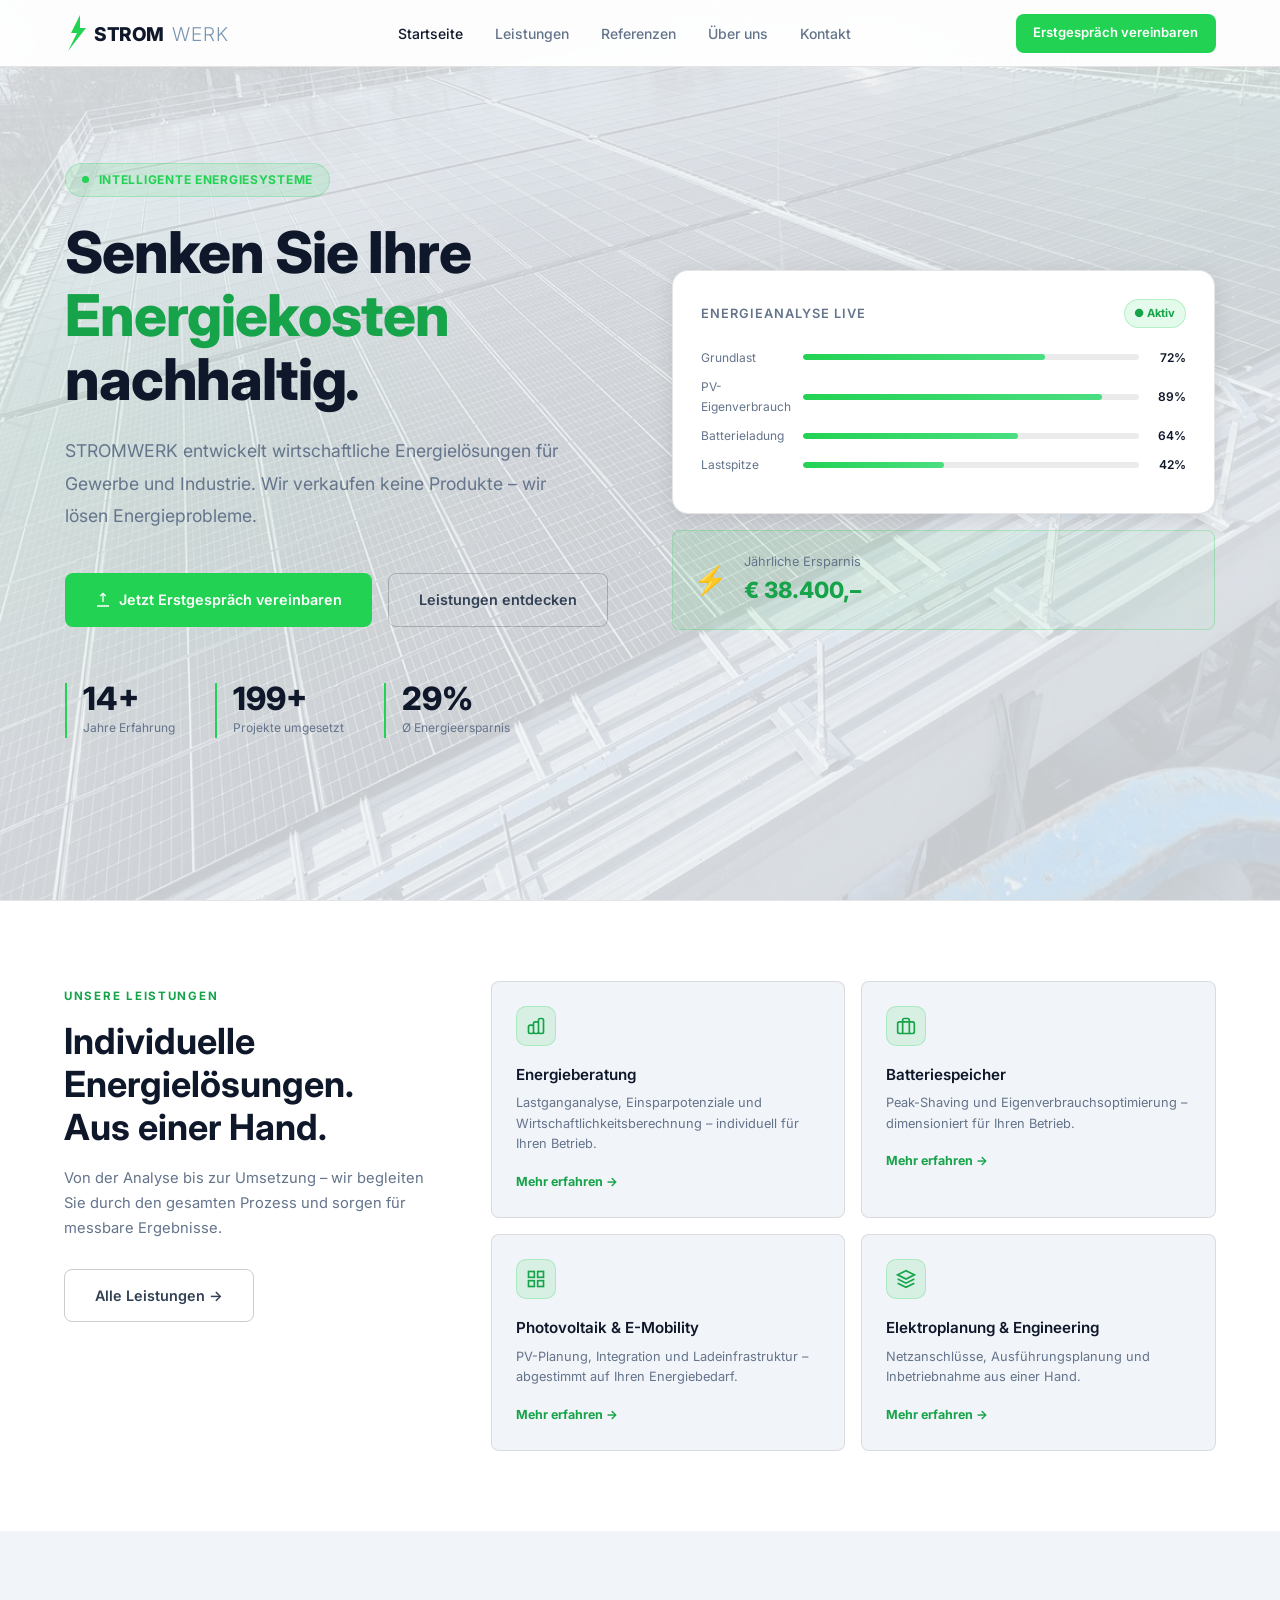
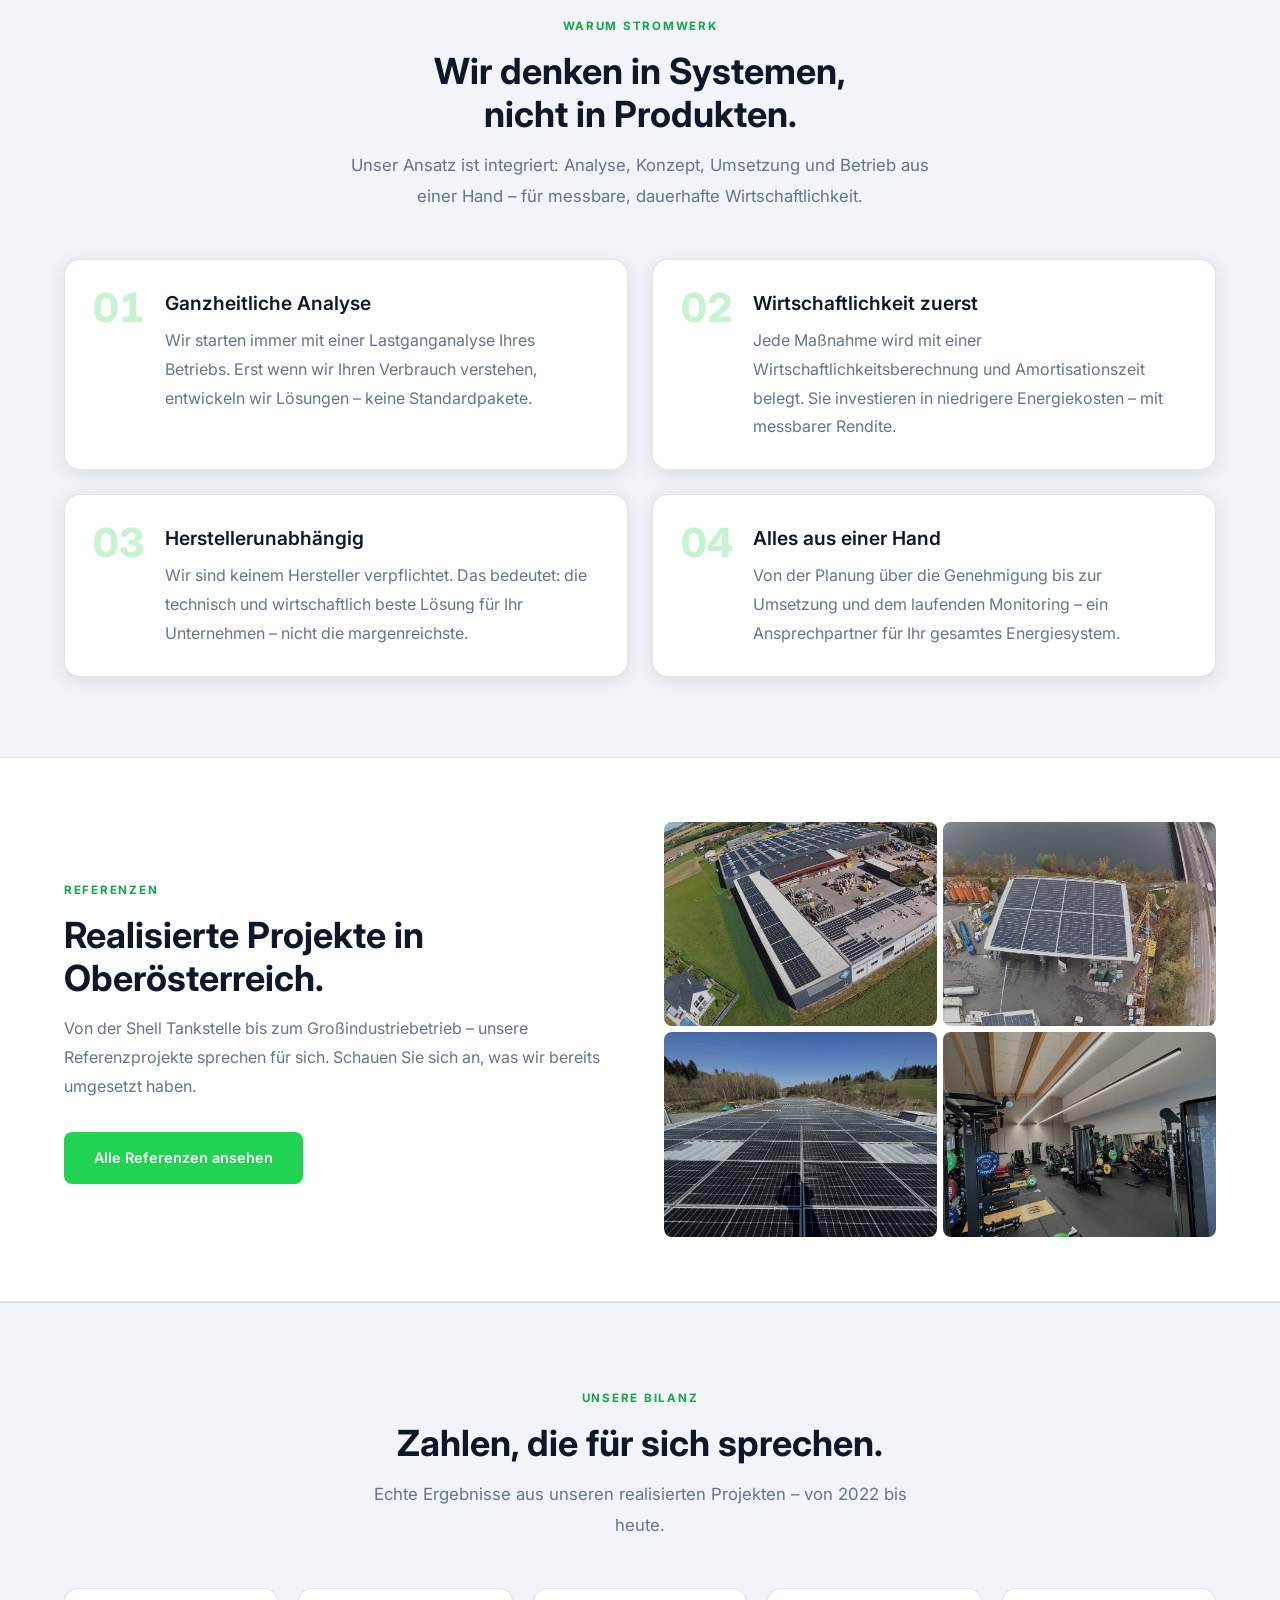
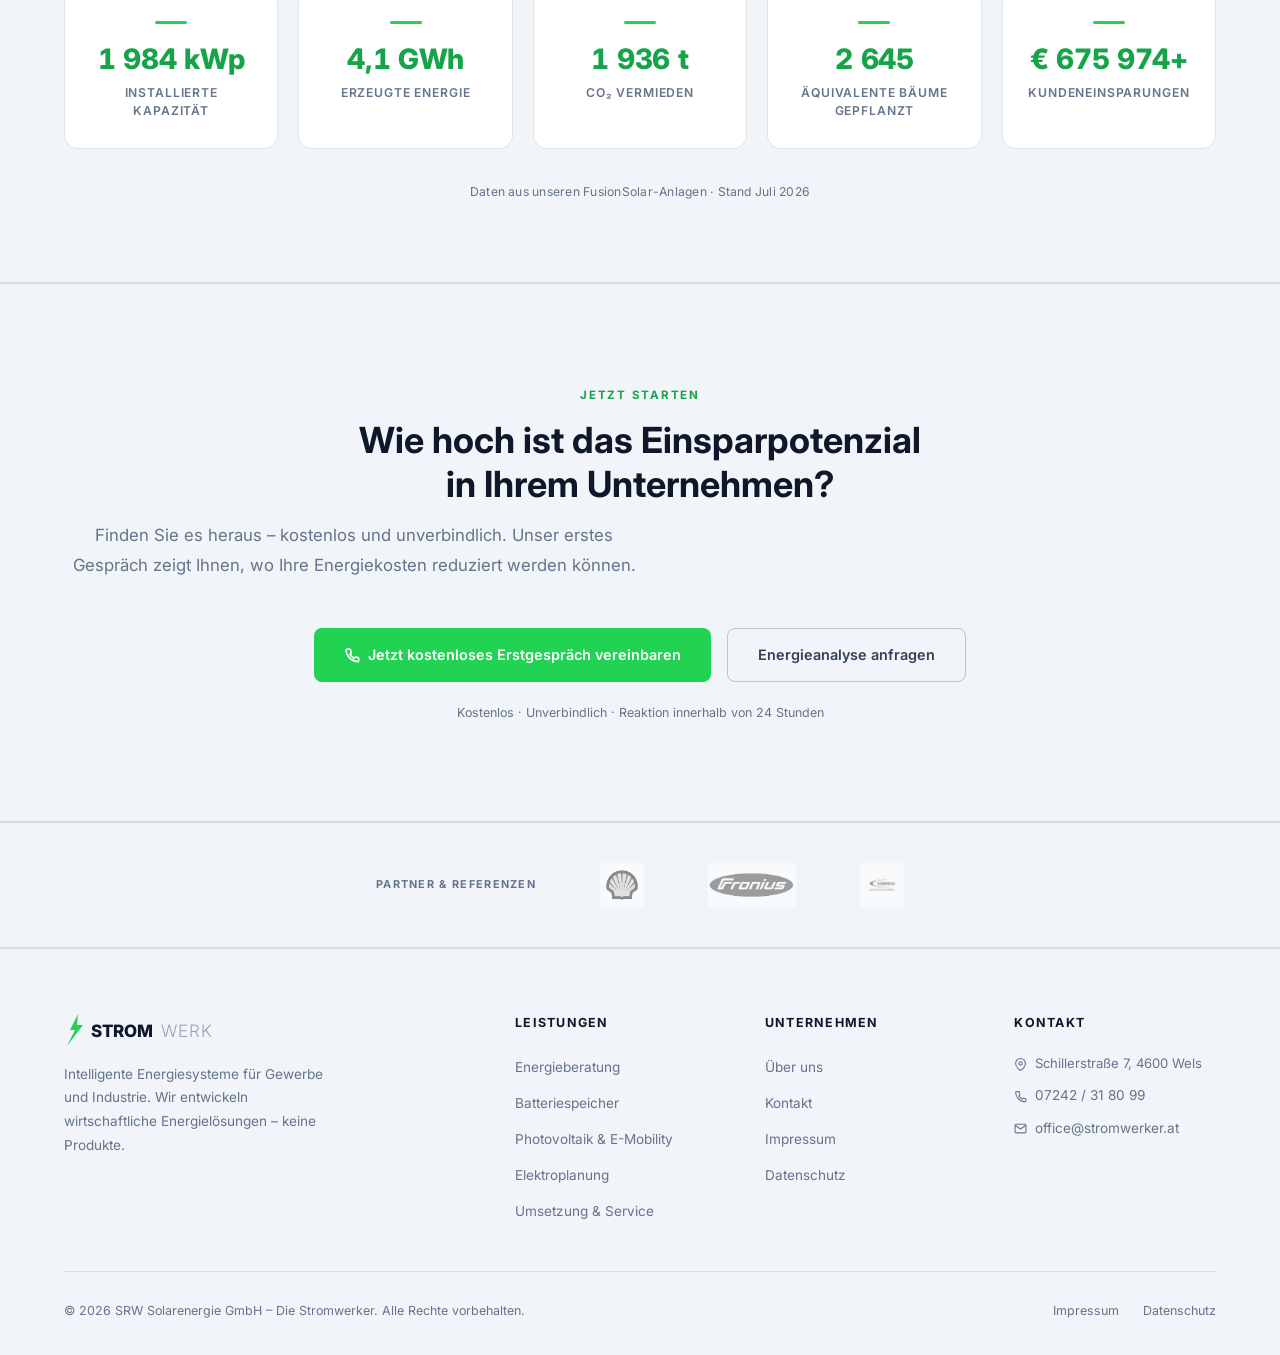
==== commit b9fa57d3: "Replace savings estimator with real stats widget" ====
--- a/index.html
+++ b/index.html
@@ -257,85 +257,141 @@
   </div>
 </section>
 
-<!-- ── SAVINGS ESTIMATOR ──────────────────────── -->
-<section style="background:#fff;border-top:1px solid var(--border);padding:5rem 0;">
-  <div class="container">
-    <div style="max-width:820px;margin:0 auto;">
-      <div class="text-center" style="margin-bottom:3rem;">
-        <span class="section-label fade-up">Schnellkalkulation</span>
-        <h2 class="section-title fade-up d1">Wie viel könnten Sie sparen?</h2>
-        <p class="section-sub fade-up d2">Geben Sie Ihre jährlichen Energiekosten ein – wir zeigen Ihnen das realistische Einsparpotenzial.</p>
-      </div>
-      <div style="background:var(--navy-800);border:1px solid var(--border);border-radius:16px;padding:2.5rem 3rem;" class="fade-up d2">
-        <!-- Slider -->
-        <div style="margin-bottom:2rem;">
-          <div style="display:flex;justify-content:space-between;align-items:center;margin-bottom:.75rem;">
-            <label style="font-size:.82rem;font-weight:700;color:#0f172a;letter-spacing:.04em;text-transform:uppercase;">Jährliche Energiekosten</label>
-            <span id="est-input-display" style="font-size:1.4rem;font-weight:800;color:#0f172a;">€ 150.000</span>
-          </div>
-          <input id="est-slider" type="range" min="20000" max="1000000" step="5000" value="150000"
-            style="width:100%;height:6px;-webkit-appearance:none;appearance:none;background:linear-gradient(to right,#22d353 0%,#22d353 13%,#e2e8f0 13%,#e2e8f0 100%);border-radius:3px;outline:none;cursor:pointer;">
-          <div style="display:flex;justify-content:space-between;margin-top:.4rem;font-size:.72rem;color:var(--text-muted);">
-            <span>€ 20.000</span><span>€ 1.000.000+</span>
-          </div>
-        </div>
-        <!-- Results grid -->
-        <div style="display:grid;grid-template-columns:repeat(3,1fr);gap:1.5rem;margin-top:.5rem;">
-          <div style="background:#fff;border:1px solid var(--border);border-radius:12px;padding:1.5rem;text-align:center;">
-            <div style="font-size:.68rem;font-weight:700;letter-spacing:.1em;text-transform:uppercase;color:var(--text-muted);margin-bottom:.75rem;">Einsparpotenzial / Jahr</div>
-            <div id="est-savings" style="font-size:1.8rem;font-weight:800;color:var(--green-dark);line-height:1;">€ 37.500</div>
-            <div style="font-size:.75rem;color:var(--text-muted);margin-top:.35rem;">ca. 25 % Ihrer Kosten</div>
-          </div>
-          <div style="background:#fff;border:1px solid var(--border);border-radius:12px;padding:1.5rem;text-align:center;">
-            <div style="font-size:.68rem;font-weight:700;letter-spacing:.1em;text-transform:uppercase;color:var(--text-muted);margin-bottom:.75rem;">Amortisation</div>
-            <div id="est-roi" style="font-size:1.8rem;font-weight:800;color:#0f172a;line-height:1;">3–5 Jahre</div>
-            <div style="font-size:.75rem;color:var(--text-muted);margin-top:.35rem;">typische Rückzahlzeit</div>
-          </div>
-          <div style="background:#fff;border:1px solid var(--border);border-radius:12px;padding:1.5rem;text-align:center;">
-            <div style="font-size:.68rem;font-weight:700;letter-spacing:.1em;text-transform:uppercase;color:var(--text-muted);margin-bottom:.75rem;">CO₂-Einsparung / Jahr</div>
-            <div id="est-co2" style="font-size:1.8rem;font-weight:800;color:#0f172a;line-height:1;">~38 t</div>
-            <div style="font-size:.75rem;color:var(--text-muted);margin-top:.35rem;">geschätzte Reduktion</div>
-          </div>
-        </div>
-        <p style="font-size:.75rem;color:var(--text-muted);margin-top:1.5rem;text-align:center;line-height:1.6;">
-          * Schätzung auf Basis unserer Referenzprojekte (Ø 25–35 % Einsparung). Im kostenlosen Erstgespräch berechnen wir Ihren genauen Wert.
-        </p>
-        <div style="text-align:center;margin-top:1.75rem;">
-          <a href="kontakt.html" class="btn btn-primary">Genaue Berechnung anfragen →</a>
-        </div>
-      </div>
-    </div>
-  </div>
-</section>
+<!-- ── STATS WIDGET ────────────────────────────── -->
+<section style="background:var(--navy-800);border-top:1px solid var(--border);border-bottom:1px solid var(--border);padding:5rem 0;">
+  <div class="container">
+    <div class="text-center" style="margin-bottom:3rem;">
+      <span class="section-label fade-up">Unsere Bilanz</span>
+      <h2 class="section-title fade-up d1">Zahlen, die für sich sprechen.</h2>
+      <p class="section-sub fade-up d2" style="margin:0 auto;">Echte Ergebnisse aus unseren realisierten Projekten – von 2022 bis heute.</p>
+    </div>
+    <div class="srw-stats-grid fade-up d2">
+
+      <div class="srw-stat-tile">
+        <div class="srw-stat-accent"></div>
+        <div class="srw-stat-val">
+          <span class="srw-counter" data-target="2600" data-decimals="0" data-suffix=" kWp">2.600 kWp</span>
+        </div>
+        <div class="srw-stat-lbl">Installierte Kapazität</div>
+      </div>
+
+      <div class="srw-stat-tile">
+        <div class="srw-stat-accent"></div>
+        <div class="srw-stat-val">
+          <span class="srw-counter" data-target="5.4" data-decimals="1" data-suffix=" GWh">5,4 GWh</span>
+        </div>
+        <div class="srw-stat-lbl">Erzeugte Energie</div>
+      </div>
+
+      <div class="srw-stat-tile">
+        <div class="srw-stat-accent"></div>
+        <div class="srw-stat-val">
+          <span class="srw-counter" data-target="2577" data-decimals="0" data-suffix=" t">2.577 t</span>
+        </div>
+        <div class="srw-stat-lbl">CO₂ vermieden</div>
+      </div>
+
+      <div class="srw-stat-tile">
+        <div class="srw-stat-accent"></div>
+        <div class="srw-stat-val">
+          <span class="srw-counter" data-target="3521" data-decimals="0" data-suffix="">3.521</span>
+        </div>
+        <div class="srw-stat-lbl">Äquivalente Bäume gepflanzt</div>
+      </div>
+
+      <div class="srw-stat-tile">
+        <div class="srw-stat-accent"></div>
+        <div class="srw-stat-val">
+          <span class="srw-counter" data-target="900000" data-decimals="0" data-prefix="€ " data-suffix="+">€ 900.000+</span>
+        </div>
+        <div class="srw-stat-lbl">Kundeneinsparungen</div>
+      </div>
+
+    </div>
+    <p class="fade-up" style="text-align:center;font-size:.76rem;color:var(--text-muted);margin-top:2rem;letter-spacing:.02em;">
+      Daten aus unseren FusionSolar-Anlagen &middot; Stand Juli 2026
+    </p>
+  </div>
+</section>
+
+<style>
+.srw-stats-grid {
+  display: grid;
+  grid-template-columns: repeat(5, 1fr);
+  gap: 1.25rem;
+}
+.srw-stat-tile {
+  background: #fff;
+  border: 1px solid var(--border);
+  border-radius: 14px;
+  padding: 2rem 1.25rem 1.75rem;
+  text-align: center;
+  transition: transform .2s, box-shadow .2s;
+}
+.srw-stat-tile:hover {
+  transform: translateY(-3px);
+  box-shadow: 0 8px 24px rgba(0,0,0,.08);
+}
+.srw-stat-accent {
+  width: 32px;
+  height: 3px;
+  background: var(--green);
+  border-radius: 2px;
+  margin: 0 auto 1.25rem;
+}
+.srw-stat-val {
+  font-size: clamp(1.45rem, 2.2vw, 1.9rem);
+  font-weight: 800;
+  color: var(--green-dark);
+  line-height: 1.1;
+  margin-bottom: .6rem;
+  font-variant-numeric: tabular-nums;
+  letter-spacing: -.01em;
+}
+.srw-stat-lbl {
+  font-size: .76rem;
+  font-weight: 600;
+  color: var(--text-muted);
+  text-transform: uppercase;
+  letter-spacing: .07em;
+  line-height: 1.45;
+}
+@media (max-width: 960px) {
+  .srw-stats-grid { grid-template-columns: repeat(3, 1fr); }
+}
+@media (max-width: 580px) {
+  .srw-stats-grid { grid-template-columns: repeat(2, 1fr); }
+}
+</style>
 
 <script>
 (function(){
-  var slider = document.getElementById('est-slider');
-  if (!slider) return;
-  function fmt(n){ return '€ ' + n.toLocaleString('de-AT'); }
-  function update(){
-    var val = parseInt(slider.value, 10);
-    // savings: 20–50k → 20%, 50–200k → 25%, 200k+ → 30%
-    var pct = val < 50000 ? 0.20 : val < 200000 ? 0.25 : 0.30;
-    var savings = Math.round(val * pct / 500) * 500;
-    // roi bucket
-    var roi = val < 50000 ? '4–6 Jahre' : val < 200000 ? '3–5 Jahre' : '3–4 Jahre';
-    // co2: ~0.2kg CO2 per kWh, avg Austrian electricity price ~0.18€/kWh → kWh = val/0.18
-    var kwh = val / 0.18;
-    var co2 = Math.round(kwh * pct * 0.2 / 100) / 10; // tonnes
-    // display
-    document.getElementById('est-input-display').textContent = fmt(val);
-    document.getElementById('est-savings').textContent = fmt(savings);
-    document.getElementById('est-savings').nextElementSibling.textContent = 'ca. ' + Math.round(pct*100) + ' % Ihrer Kosten';
-    document.getElementById('est-roi').textContent = roi;
-    document.getElementById('est-co2').textContent = '~' + co2.toLocaleString('de-AT') + ' t';
-    // update slider track fill
-    var min = parseInt(slider.min), max = parseInt(slider.max);
-    var fillPct = ((val - min) / (max - min) * 100).toFixed(1);
-    slider.style.background = 'linear-gradient(to right,#22d353 0%,#22d353 '+fillPct+'%,#e2e8f0 '+fillPct+'%,#e2e8f0 100%)';
-  }
-  slider.addEventListener('input', update);
-  update();
+  var els = document.querySelectorAll('.srw-counter');
+  if (!els.length) return;
+  var obs = new IntersectionObserver(function(entries){
+    entries.forEach(function(e){
+      if (!e.isIntersecting) return;
+      obs.unobserve(e.target);
+      var el = e.target;
+      var target = parseFloat(el.dataset.target);
+      var decimals = parseInt(el.dataset.decimals || '0', 10);
+      var prefix = el.dataset.prefix || '';
+      var suffix = el.dataset.suffix || '';
+      var duration = 2000;
+      var startTime = performance.now();
+      (function tick(now){
+        var p = Math.min((now - startTime) / duration, 1);
+        var ease = 1 - Math.pow(1 - p, 3);
+        var val = ease * target;
+        el.textContent = prefix + val.toLocaleString('de-AT', {
+          minimumFractionDigits: decimals,
+          maximumFractionDigits: decimals
+        }) + suffix;
+        if (p < 1) requestAnimationFrame(tick);
+      })(startTime);
+    });
+  }, { threshold: 0.35 });
+  els.forEach(function(el){ obs.observe(el); });
 })();
 </script>
 
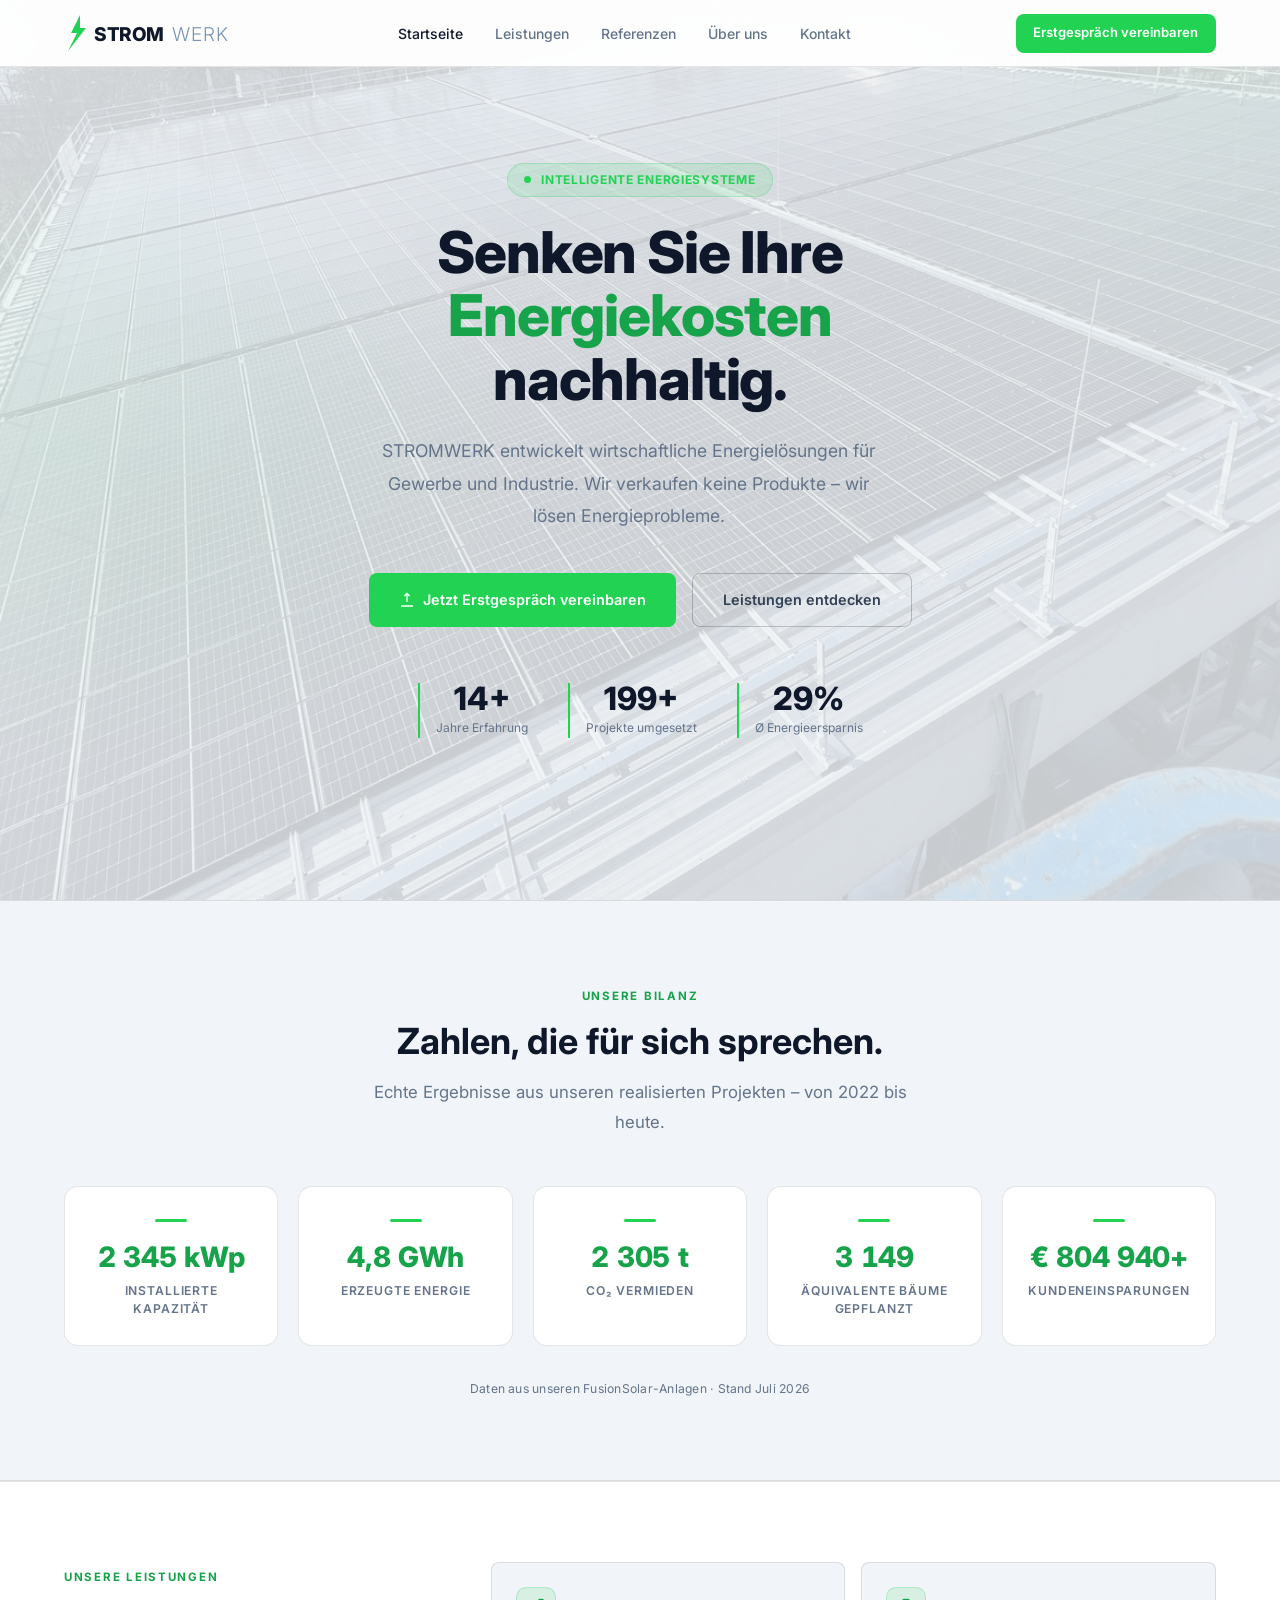
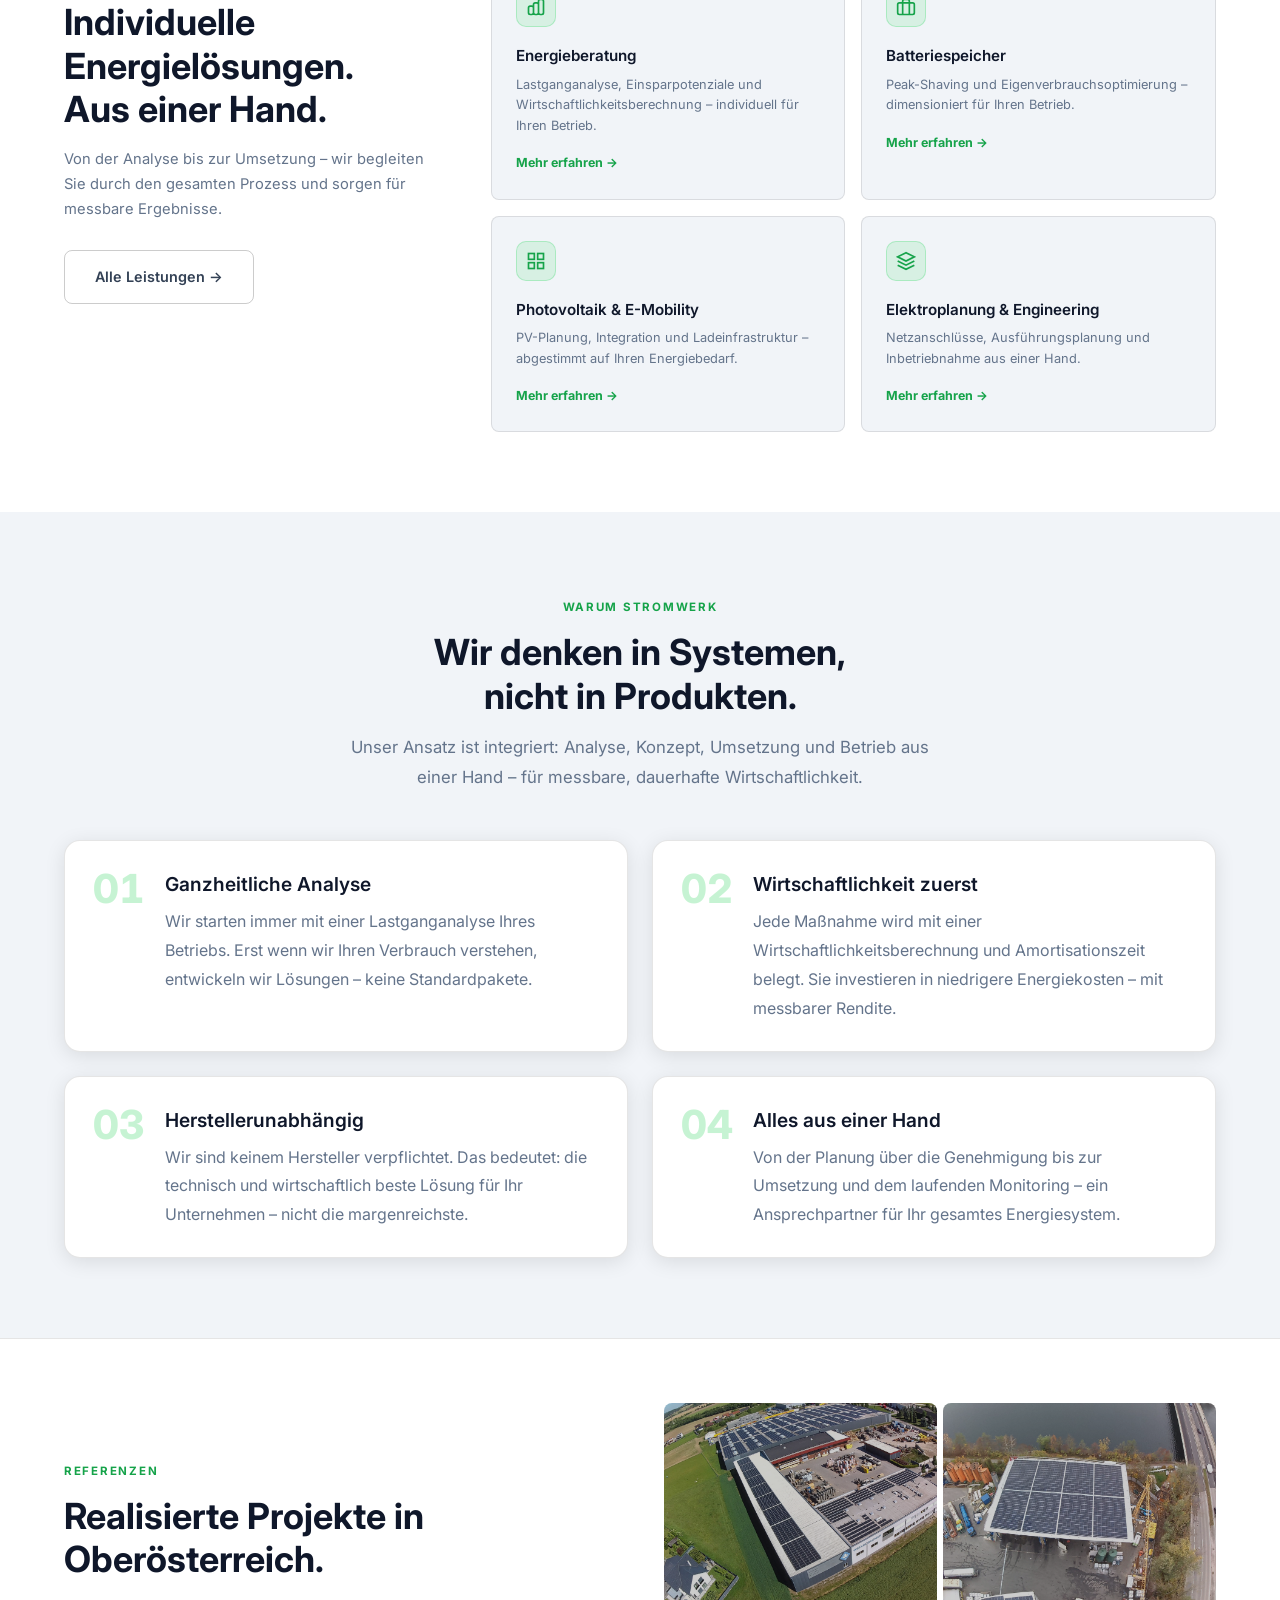
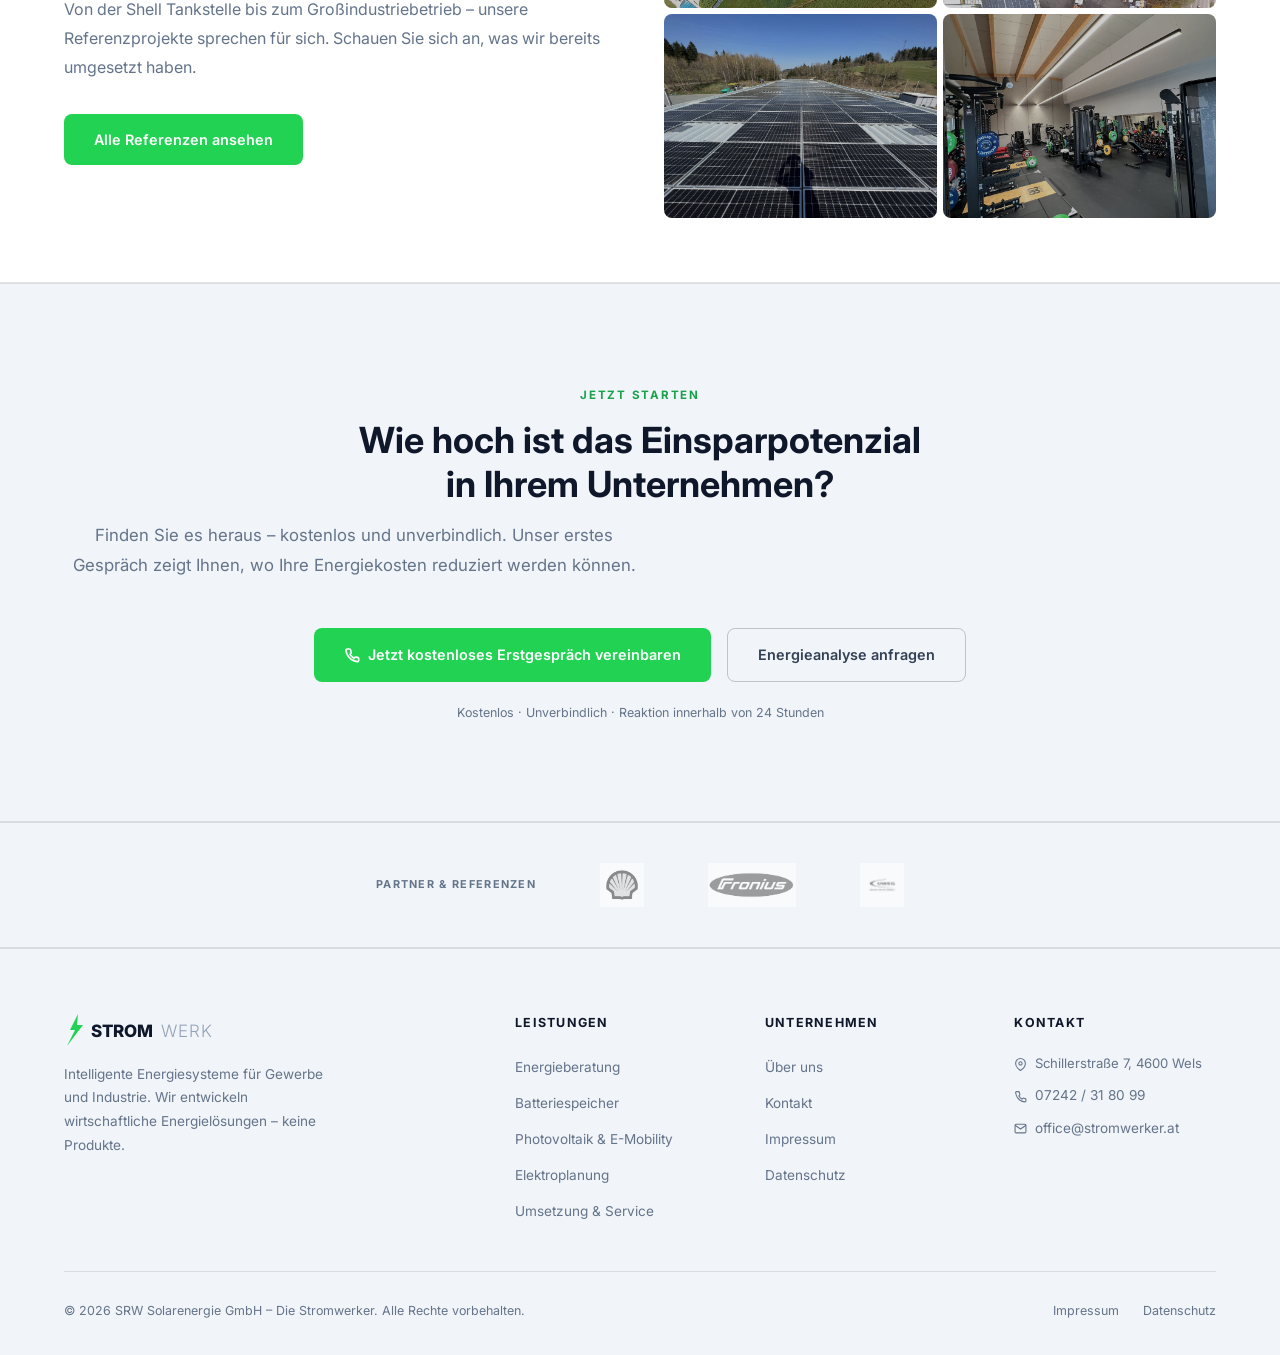
==== commit ac96348c: "Move stats widget to directly below hero" ====
--- a/index.html
+++ b/index.html
@@ -65,19 +65,19 @@
     <div class="hero-orb hero-orb-2"></div>
   </div>
   <div class="container">
-    <div class="hero-inner">
+    <div class="hero-inner" style="grid-template-columns:1fr;max-width:760px;margin:0 auto;text-align:center;">
       <div class="hero-content">
         <div class="hero-badge">Intelligente Energiesysteme</div>
         <h1>Senken Sie Ihre<br><em>Energiekosten</em><br>nachhaltig.</h1>
         <p class="hero-sub">STROMWERK entwickelt wirtschaftliche Energielösungen für Gewerbe und Industrie. Wir verkaufen keine Produkte – wir lösen Energieprobleme.</p>
-        <div class="hero-actions">
+        <div class="hero-actions" style="justify-content:center;">
           <a href="kontakt.html" class="btn btn-primary">
             <svg width="16" height="16" fill="none" stroke="currentColor" stroke-width="2" viewBox="0 0 24 24"><path d="M8 6l4-4 4 4M12 2v13M3 21h18"/></svg>
             Jetzt Erstgespräch vereinbaren
           </a>
           <a href="leistungen.html" class="btn btn-outline">Leistungen entdecken</a>
         </div>
-        <div class="hero-stats">
+        <div class="hero-stats" style="justify-content:center;">
           <div class="hero-stat">
             <div class="stat-val"><span data-counter="15" data-suffix="+">15+</span></div>
             <div class="stat-lbl">Jahre Erfahrung</div>
@@ -91,167 +91,6 @@
             <div class="stat-lbl">Ø Energieersparnis</div>
           </div>
         </div>
-      </div>
-      <!-- Hero visual: live energy dashboard -->
-      <div class="hero-visual" aria-hidden="true">
-        <div class="energy-card">
-          <div class="energy-card-header">
-            <span class="energy-card-title">Energieanalyse live</span>
-            <span class="energy-card-badge">● Aktiv</span>
-          </div>
-          <div class="energy-bar-row">
-            <span class="energy-bar-label">Grundlast</span>
-            <div class="energy-bar-track"><div class="energy-bar-fill" style="width:72%"></div></div>
-            <span class="energy-bar-val">72%</span>
-          </div>
-          <div class="energy-bar-row">
-            <span class="energy-bar-label">PV-Eigenverbrauch</span>
-            <div class="energy-bar-track"><div class="energy-bar-fill" style="width:89%;animation-delay:.2s"></div></div>
-            <span class="energy-bar-val">89%</span>
-          </div>
-          <div class="energy-bar-row">
-            <span class="energy-bar-label">Batterieladung</span>
-            <div class="energy-bar-track"><div class="energy-bar-fill" style="width:64%;animation-delay:.4s"></div></div>
-            <span class="energy-bar-val">64%</span>
-          </div>
-          <div class="energy-bar-row">
-            <span class="energy-bar-label">Lastspitze</span>
-            <div class="energy-bar-track"><div class="energy-bar-fill" style="width:42%;animation-delay:.6s"></div></div>
-            <span class="energy-bar-val">42%</span>
-          </div>
-        </div>
-        <div class="savings-card">
-          <span class="savings-icon">⚡</span>
-          <div>
-            <div class="savings-label">Jährliche Ersparnis</div>
-            <div class="savings-value">€ 38.400,–</div>
-          </div>
-        </div>
-      </div>
-    </div>
-  </div>
-</section>
-
-
-<!-- ── SERVICES OVERVIEW ──────────────────────── -->
-<section style="background:#fff;border-top:1px solid var(--border);padding:5rem 0;">
-  <div class="container">
-    <div style="display:grid;grid-template-columns:1fr 2fr;gap:4rem;align-items:start;">
-      <div>
-        <span class="section-label fade-up">Unsere Leistungen</span>
-        <h2 class="section-title fade-up d1" style="margin-bottom:1rem;">Individuelle Energielösungen.<br>Aus einer Hand.</h2>
-        <p class="fade-up d2" style="color:var(--text-muted);font-size:.92rem;line-height:1.7;">Von der Analyse bis zur Umsetzung – wir begleiten Sie durch den gesamten Prozess und sorgen für messbare Ergebnisse.</p>
-        <a href="leistungen.html" class="btn btn-outline fade-up d3" style="margin-top:1.75rem;">Alle Leistungen →</a>
-      </div>
-      <div style="display:grid;grid-template-columns:1fr 1fr;gap:1rem;" class="fade-up d1">
-
-        <div style="background:var(--navy-800);border:1px solid var(--border);border-radius:var(--radius);padding:1.5rem;">
-          <div style="width:40px;height:40px;background:var(--green-glow);border:1px solid var(--green-border);border-radius:10px;display:flex;align-items:center;justify-content:center;margin-bottom:1rem;">
-            <svg width="20" height="20" fill="none" stroke="var(--green-dark)" stroke-width="2" viewBox="0 0 24 24"><path d="M9 19v-6a2 2 0 00-2-2H5a2 2 0 00-2 2v6a2 2 0 002 2h2a2 2 0 002-2zm0 0V9a2 2 0 012-2h2a2 2 0 012 2v10m-6 0a2 2 0 002 2h2a2 2 0 002-2m0 0V5a2 2 0 012-2h2a2 2 0 012 2v14a2 2 0 01-2 2h-2a2 2 0 01-2-2z"/></svg>
-          </div>
-          <h4 style="font-size:.95rem;color:#0f172a;margin-bottom:.4rem;">Energieberatung</h4>
-          <p style="font-size:.8rem;color:var(--text-muted);line-height:1.6;margin-bottom:.75rem;">Lastganganalyse, Einsparpotenziale und Wirtschaftlichkeitsberechnung – individuell für Ihren Betrieb.</p>
-          <a href="leistungen.html#energieberatung" style="font-size:.78rem;font-weight:700;color:var(--green-dark);text-decoration:none;">Mehr erfahren →</a>
-        </div>
-
-        <div style="background:var(--navy-800);border:1px solid var(--border);border-radius:var(--radius);padding:1.5rem;">
-          <div style="width:40px;height:40px;background:var(--green-glow);border:1px solid var(--green-border);border-radius:10px;display:flex;align-items:center;justify-content:center;margin-bottom:1rem;">
-            <svg width="20" height="20" fill="none" stroke="var(--green-dark)" stroke-width="2" viewBox="0 0 24 24"><rect x="2" y="7" width="20" height="14" rx="2"/><path d="M16 21V5a2 2 0 00-2-2h-4a2 2 0 00-2 2v16"/></svg>
-          </div>
-          <h4 style="font-size:.95rem;color:#0f172a;margin-bottom:.4rem;">Batteriespeicher</h4>
-          <p style="font-size:.8rem;color:var(--text-muted);line-height:1.6;margin-bottom:.75rem;">Peak-Shaving und Eigenverbrauchsoptimierung – dimensioniert für Ihren Betrieb.</p>
-          <a href="leistungen.html#batteriespeicher" style="font-size:.78rem;font-weight:700;color:var(--green-dark);text-decoration:none;">Mehr erfahren →</a>
-        </div>
-
-        <div style="background:var(--navy-800);border:1px solid var(--border);border-radius:var(--radius);padding:1.5rem;">
-          <div style="width:40px;height:40px;background:var(--green-glow);border:1px solid var(--green-border);border-radius:10px;display:flex;align-items:center;justify-content:center;margin-bottom:1rem;">
-            <svg width="20" height="20" fill="none" stroke="var(--green-dark)" stroke-width="2" viewBox="0 0 24 24"><rect x="3" y="3" width="7" height="7"/><rect x="14" y="3" width="7" height="7"/><rect x="14" y="14" width="7" height="7"/><rect x="3" y="14" width="7" height="7"/></svg>
-          </div>
-          <h4 style="font-size:.95rem;color:#0f172a;margin-bottom:.4rem;">Photovoltaik & E-Mobility</h4>
-          <p style="font-size:.8rem;color:var(--text-muted);line-height:1.6;margin-bottom:.75rem;">PV-Planung, Integration und Ladeinfrastruktur – abgestimmt auf Ihren Energiebedarf.</p>
-          <a href="leistungen.html#photovoltaik" style="font-size:.78rem;font-weight:700;color:var(--green-dark);text-decoration:none;">Mehr erfahren →</a>
-        </div>
-
-        <div style="background:var(--navy-800);border:1px solid var(--border);border-radius:var(--radius);padding:1.5rem;">
-          <div style="width:40px;height:40px;background:var(--green-glow);border:1px solid var(--green-border);border-radius:10px;display:flex;align-items:center;justify-content:center;margin-bottom:1rem;">
-            <svg width="20" height="20" fill="none" stroke="var(--green-dark)" stroke-width="2" viewBox="0 0 24 24"><path d="M12 2L2 7l10 5 10-5-10-5zM2 17l10 5 10-5M2 12l10 5 10-5"/></svg>
-          </div>
-          <h4 style="font-size:.95rem;color:#0f172a;margin-bottom:.4rem;">Elektroplanung & Engineering</h4>
-          <p style="font-size:.8rem;color:var(--text-muted);line-height:1.6;margin-bottom:.75rem;">Netzanschlüsse, Ausführungsplanung und Inbetriebnahme aus einer Hand.</p>
-          <a href="leistungen.html#elektroplanung" style="font-size:.78rem;font-weight:700;color:var(--green-dark);text-decoration:none;">Mehr erfahren →</a>
-        </div>
-
-      </div>
-    </div>
-  </div>
-</section>
-
-<!-- ── WHY STROMWERK ───────────────────────────── -->
-<section class="why">
-  <div class="container">
-    <div class="text-center" style="margin-bottom:3rem;">
-      <span class="section-label fade-up">Warum STROMWERK</span>
-      <h2 class="section-title fade-up d1">Wir denken in Systemen,<br>nicht in Produkten.</h2>
-      <p class="section-sub fade-up d2">Unser Ansatz ist integriert: Analyse, Konzept, Umsetzung und Betrieb aus einer Hand – für messbare, dauerhafte Wirtschaftlichkeit.</p>
-    </div>
-    <div class="why-grid">
-      <div class="why-item fade-up">
-        <div class="why-num">01</div>
-        <div>
-          <h3>Ganzheitliche Analyse</h3>
-          <p>Wir starten immer mit einer Lastganganalyse Ihres Betriebs. Erst wenn wir Ihren Verbrauch verstehen, entwickeln wir Lösungen – keine Standardpakete.</p>
-        </div>
-      </div>
-      <div class="why-item fade-up d1">
-        <div class="why-num">02</div>
-        <div>
-          <h3>Wirtschaftlichkeit zuerst</h3>
-          <p>Jede Maßnahme wird mit einer Wirtschaftlichkeitsberechnung und Amortisationszeit belegt. Sie investieren in niedrigere Energiekosten – mit messbarer Rendite.</p>
-        </div>
-      </div>
-      <div class="why-item fade-up d2">
-        <div class="why-num">03</div>
-        <div>
-          <h3>Herstellerunabhängig</h3>
-          <p>Wir sind keinem Hersteller verpflichtet. Das bedeutet: die technisch und wirtschaftlich beste Lösung für Ihr Unternehmen – nicht die margenreichste.</p>
-        </div>
-      </div>
-      <div class="why-item fade-up d3">
-        <div class="why-num">04</div>
-        <div>
-          <h3>Alles aus einer Hand</h3>
-          <p>Von der Planung über die Genehmigung bis zur Umsetzung und dem laufenden Monitoring – ein Ansprechpartner für Ihr gesamtes Energiesystem.</p>
-        </div>
-      </div>
-    </div>
-  </div>
-</section>
-
-<!-- ── REFERENZEN TEASER ───────────────────────── -->
-<section style="background:var(--navy-700);border-top:1px solid var(--border);border-bottom:1px solid var(--border);padding:4rem 0;">
-  <div class="container">
-    <div style="display:grid;grid-template-columns:1fr 1fr;gap:3rem;align-items:center;">
-      <div>
-        <span class="section-label fade-up">Referenzen</span>
-        <h2 class="section-title fade-up d1">Realisierte Projekte in<br>Oberösterreich.</h2>
-        <p class="fade-up d2">Von der Shell Tankstelle bis zum Großindustriebetrieb – unsere Referenzprojekte sprechen für sich. Schauen Sie sich an, was wir bereits umgesetzt haben.</p>
-        <div class="fade-up d3" style="margin-top:2rem;">
-          <a href="referenzen.html" class="btn btn-primary">Alle Referenzen ansehen</a>
-        </div>
-      </div>
-      <div style="display:grid;grid-template-columns:1fr 1fr;gap:6px;" class="fade-up d2">
-        <a href="referenzen.html" style="display:block;border-radius:var(--radius);overflow:hidden;aspect-ratio:4/3;">
-          <img src="img/weixelbaumer-wels/01.jpg" alt="Weixelbaumer GmbH Wels – Photovoltaik" style="width:100%;height:100%;object-fit:cover;filter:brightness(.8);transition:filter .3s,transform .3s;" onmouseover="this.style.filter='brightness(1)';this.style.transform='scale(1.03)'" onmouseout="this.style.filter='brightness(.8)';this.style.transform='scale(1)'">
-        </a>
-        <a href="referenzen.html" style="display:block;border-radius:var(--radius);overflow:hidden;aspect-ratio:4/3;">
-          <img src="img/uweg-wels/02.jpg" alt="uWEG Industries Wels – Photovoltaik" style="width:100%;height:100%;object-fit:cover;filter:brightness(.8);transition:filter .3s,transform .3s;" onmouseover="this.style.filter='brightness(1)';this.style.transform='scale(1.03)'" onmouseout="this.style.filter='brightness(.8)';this.style.transform='scale(1)'">
-        </a>
-        <a href="referenzen.html" style="display:block;border-radius:var(--radius);overflow:hidden;aspect-ratio:4/3;">
-          <img src="img/shell-tankstelle/04.jpg" alt="Shell Tankstelle – Photovoltaik" style="width:100%;height:100%;object-fit:cover;filter:brightness(.8);transition:filter .3s,transform .3s;" onmouseover="this.style.filter='brightness(1)';this.style.transform='scale(1.03)'" onmouseout="this.style.filter='brightness(.8)';this.style.transform='scale(1)'">
-        </a>
-        <a href="referenzen.html" style="display:block;border-radius:var(--radius);overflow:hidden;aspect-ratio:4/3;">
-          <img src="img/st-valentin/01.jpg" alt="Fitnessstudio St. Valentin – Elektroinstallation" style="width:100%;height:100%;object-fit:cover;filter:brightness(.8);transition:filter .3s,transform .3s;" onmouseover="this.style.filter='brightness(1)';this.style.transform='scale(1.03)'" onmouseout="this.style.filter='brightness(.8)';this.style.transform='scale(1)'">
-        </a>
       </div>
     </div>
   </div>
@@ -395,6 +234,130 @@
 })();
 </script>
 
+<!-- ── SERVICES OVERVIEW ──────────────────────── -->
+<section style="background:#fff;border-top:1px solid var(--border);padding:5rem 0;">
+  <div class="container">
+    <div style="display:grid;grid-template-columns:1fr 2fr;gap:4rem;align-items:start;">
+      <div>
+        <span class="section-label fade-up">Unsere Leistungen</span>
+        <h2 class="section-title fade-up d1" style="margin-bottom:1rem;">Individuelle Energielösungen.<br>Aus einer Hand.</h2>
+        <p class="fade-up d2" style="color:var(--text-muted);font-size:.92rem;line-height:1.7;">Von der Analyse bis zur Umsetzung – wir begleiten Sie durch den gesamten Prozess und sorgen für messbare Ergebnisse.</p>
+        <a href="leistungen.html" class="btn btn-outline fade-up d3" style="margin-top:1.75rem;">Alle Leistungen →</a>
+      </div>
+      <div style="display:grid;grid-template-columns:1fr 1fr;gap:1rem;" class="fade-up d1">
+
+        <div style="background:var(--navy-800);border:1px solid var(--border);border-radius:var(--radius);padding:1.5rem;">
+          <div style="width:40px;height:40px;background:var(--green-glow);border:1px solid var(--green-border);border-radius:10px;display:flex;align-items:center;justify-content:center;margin-bottom:1rem;">
+            <svg width="20" height="20" fill="none" stroke="var(--green-dark)" stroke-width="2" viewBox="0 0 24 24"><path d="M9 19v-6a2 2 0 00-2-2H5a2 2 0 00-2 2v6a2 2 0 002 2h2a2 2 0 002-2zm0 0V9a2 2 0 012-2h2a2 2 0 012 2v10m-6 0a2 2 0 002 2h2a2 2 0 002-2m0 0V5a2 2 0 012-2h2a2 2 0 012 2v14a2 2 0 01-2 2h-2a2 2 0 01-2-2z"/></svg>
+          </div>
+          <h4 style="font-size:.95rem;color:#0f172a;margin-bottom:.4rem;">Energieberatung</h4>
+          <p style="font-size:.8rem;color:var(--text-muted);line-height:1.6;margin-bottom:.75rem;">Lastganganalyse, Einsparpotenziale und Wirtschaftlichkeitsberechnung – individuell für Ihren Betrieb.</p>
+          <a href="leistungen.html#energieberatung" style="font-size:.78rem;font-weight:700;color:var(--green-dark);text-decoration:none;">Mehr erfahren →</a>
+        </div>
+
+        <div style="background:var(--navy-800);border:1px solid var(--border);border-radius:var(--radius);padding:1.5rem;">
+          <div style="width:40px;height:40px;background:var(--green-glow);border:1px solid var(--green-border);border-radius:10px;display:flex;align-items:center;justify-content:center;margin-bottom:1rem;">
+            <svg width="20" height="20" fill="none" stroke="var(--green-dark)" stroke-width="2" viewBox="0 0 24 24"><rect x="2" y="7" width="20" height="14" rx="2"/><path d="M16 21V5a2 2 0 00-2-2h-4a2 2 0 00-2 2v16"/></svg>
+          </div>
+          <h4 style="font-size:.95rem;color:#0f172a;margin-bottom:.4rem;">Batteriespeicher</h4>
+          <p style="font-size:.8rem;color:var(--text-muted);line-height:1.6;margin-bottom:.75rem;">Peak-Shaving und Eigenverbrauchsoptimierung – dimensioniert für Ihren Betrieb.</p>
+          <a href="leistungen.html#batteriespeicher" style="font-size:.78rem;font-weight:700;color:var(--green-dark);text-decoration:none;">Mehr erfahren →</a>
+        </div>
+
+        <div style="background:var(--navy-800);border:1px solid var(--border);border-radius:var(--radius);padding:1.5rem;">
+          <div style="width:40px;height:40px;background:var(--green-glow);border:1px solid var(--green-border);border-radius:10px;display:flex;align-items:center;justify-content:center;margin-bottom:1rem;">
+            <svg width="20" height="20" fill="none" stroke="var(--green-dark)" stroke-width="2" viewBox="0 0 24 24"><rect x="3" y="3" width="7" height="7"/><rect x="14" y="3" width="7" height="7"/><rect x="14" y="14" width="7" height="7"/><rect x="3" y="14" width="7" height="7"/></svg>
+          </div>
+          <h4 style="font-size:.95rem;color:#0f172a;margin-bottom:.4rem;">Photovoltaik & E-Mobility</h4>
+          <p style="font-size:.8rem;color:var(--text-muted);line-height:1.6;margin-bottom:.75rem;">PV-Planung, Integration und Ladeinfrastruktur – abgestimmt auf Ihren Energiebedarf.</p>
+          <a href="leistungen.html#photovoltaik" style="font-size:.78rem;font-weight:700;color:var(--green-dark);text-decoration:none;">Mehr erfahren →</a>
+        </div>
+
+        <div style="background:var(--navy-800);border:1px solid var(--border);border-radius:var(--radius);padding:1.5rem;">
+          <div style="width:40px;height:40px;background:var(--green-glow);border:1px solid var(--green-border);border-radius:10px;display:flex;align-items:center;justify-content:center;margin-bottom:1rem;">
+            <svg width="20" height="20" fill="none" stroke="var(--green-dark)" stroke-width="2" viewBox="0 0 24 24"><path d="M12 2L2 7l10 5 10-5-10-5zM2 17l10 5 10-5M2 12l10 5 10-5"/></svg>
+          </div>
+          <h4 style="font-size:.95rem;color:#0f172a;margin-bottom:.4rem;">Elektroplanung & Engineering</h4>
+          <p style="font-size:.8rem;color:var(--text-muted);line-height:1.6;margin-bottom:.75rem;">Netzanschlüsse, Ausführungsplanung und Inbetriebnahme aus einer Hand.</p>
+          <a href="leistungen.html#elektroplanung" style="font-size:.78rem;font-weight:700;color:var(--green-dark);text-decoration:none;">Mehr erfahren →</a>
+        </div>
+
+      </div>
+    </div>
+  </div>
+</section>
+
+<!-- ── WHY STROMWERK ───────────────────────────── -->
+<section class="why">
+  <div class="container">
+    <div class="text-center" style="margin-bottom:3rem;">
+      <span class="section-label fade-up">Warum STROMWERK</span>
+      <h2 class="section-title fade-up d1">Wir denken in Systemen,<br>nicht in Produkten.</h2>
+      <p class="section-sub fade-up d2">Unser Ansatz ist integriert: Analyse, Konzept, Umsetzung und Betrieb aus einer Hand – für messbare, dauerhafte Wirtschaftlichkeit.</p>
+    </div>
+    <div class="why-grid">
+      <div class="why-item fade-up">
+        <div class="why-num">01</div>
+        <div>
+          <h3>Ganzheitliche Analyse</h3>
+          <p>Wir starten immer mit einer Lastganganalyse Ihres Betriebs. Erst wenn wir Ihren Verbrauch verstehen, entwickeln wir Lösungen – keine Standardpakete.</p>
+        </div>
+      </div>
+      <div class="why-item fade-up d1">
+        <div class="why-num">02</div>
+        <div>
+          <h3>Wirtschaftlichkeit zuerst</h3>
+          <p>Jede Maßnahme wird mit einer Wirtschaftlichkeitsberechnung und Amortisationszeit belegt. Sie investieren in niedrigere Energiekosten – mit messbarer Rendite.</p>
+        </div>
+      </div>
+      <div class="why-item fade-up d2">
+        <div class="why-num">03</div>
+        <div>
+          <h3>Herstellerunabhängig</h3>
+          <p>Wir sind keinem Hersteller verpflichtet. Das bedeutet: die technisch und wirtschaftlich beste Lösung für Ihr Unternehmen – nicht die margenreichste.</p>
+        </div>
+      </div>
+      <div class="why-item fade-up d3">
+        <div class="why-num">04</div>
+        <div>
+          <h3>Alles aus einer Hand</h3>
+          <p>Von der Planung über die Genehmigung bis zur Umsetzung und dem laufenden Monitoring – ein Ansprechpartner für Ihr gesamtes Energiesystem.</p>
+        </div>
+      </div>
+    </div>
+  </div>
+</section>
+
+<!-- ── REFERENZEN TEASER ───────────────────────── -->
+<section style="background:var(--navy-700);border-top:1px solid var(--border);border-bottom:1px solid var(--border);padding:4rem 0;">
+  <div class="container">
+    <div style="display:grid;grid-template-columns:1fr 1fr;gap:3rem;align-items:center;">
+      <div>
+        <span class="section-label fade-up">Referenzen</span>
+        <h2 class="section-title fade-up d1">Realisierte Projekte in<br>Oberösterreich.</h2>
+        <p class="fade-up d2">Von der Shell Tankstelle bis zum Großindustriebetrieb – unsere Referenzprojekte sprechen für sich. Schauen Sie sich an, was wir bereits umgesetzt haben.</p>
+        <div class="fade-up d3" style="margin-top:2rem;">
+          <a href="referenzen.html" class="btn btn-primary">Alle Referenzen ansehen</a>
+        </div>
+      </div>
+      <div style="display:grid;grid-template-columns:1fr 1fr;gap:6px;" class="fade-up d2">
+        <a href="referenzen.html" style="display:block;border-radius:var(--radius);overflow:hidden;aspect-ratio:4/3;">
+          <img src="img/weixelbaumer-wels/01.jpg" alt="Weixelbaumer GmbH Wels – Photovoltaik" style="width:100%;height:100%;object-fit:cover;filter:brightness(.8);transition:filter .3s,transform .3s;" onmouseover="this.style.filter='brightness(1)';this.style.transform='scale(1.03)'" onmouseout="this.style.filter='brightness(.8)';this.style.transform='scale(1)'">
+        </a>
+        <a href="referenzen.html" style="display:block;border-radius:var(--radius);overflow:hidden;aspect-ratio:4/3;">
+          <img src="img/uweg-wels/02.jpg" alt="uWEG Industries Wels – Photovoltaik" style="width:100%;height:100%;object-fit:cover;filter:brightness(.8);transition:filter .3s,transform .3s;" onmouseover="this.style.filter='brightness(1)';this.style.transform='scale(1.03)'" onmouseout="this.style.filter='brightness(.8)';this.style.transform='scale(1)'">
+        </a>
+        <a href="referenzen.html" style="display:block;border-radius:var(--radius);overflow:hidden;aspect-ratio:4/3;">
+          <img src="img/shell-tankstelle/04.jpg" alt="Shell Tankstelle – Photovoltaik" style="width:100%;height:100%;object-fit:cover;filter:brightness(.8);transition:filter .3s,transform .3s;" onmouseover="this.style.filter='brightness(1)';this.style.transform='scale(1.03)'" onmouseout="this.style.filter='brightness(.8)';this.style.transform='scale(1)'">
+        </a>
+        <a href="referenzen.html" style="display:block;border-radius:var(--radius);overflow:hidden;aspect-ratio:4/3;">
+          <img src="img/st-valentin/01.jpg" alt="Fitnessstudio St. Valentin – Elektroinstallation" style="width:100%;height:100%;object-fit:cover;filter:brightness(.8);transition:filter .3s,transform .3s;" onmouseover="this.style.filter='brightness(1)';this.style.transform='scale(1.03)'" onmouseout="this.style.filter='brightness(.8)';this.style.transform='scale(1)'">
+        </a>
+      </div>
+    </div>
+  </div>
+</section>
+
 <!-- ── CTA BLOCK ───────────────────────────────── -->
 <section class="cta-block">
   <div class="container">
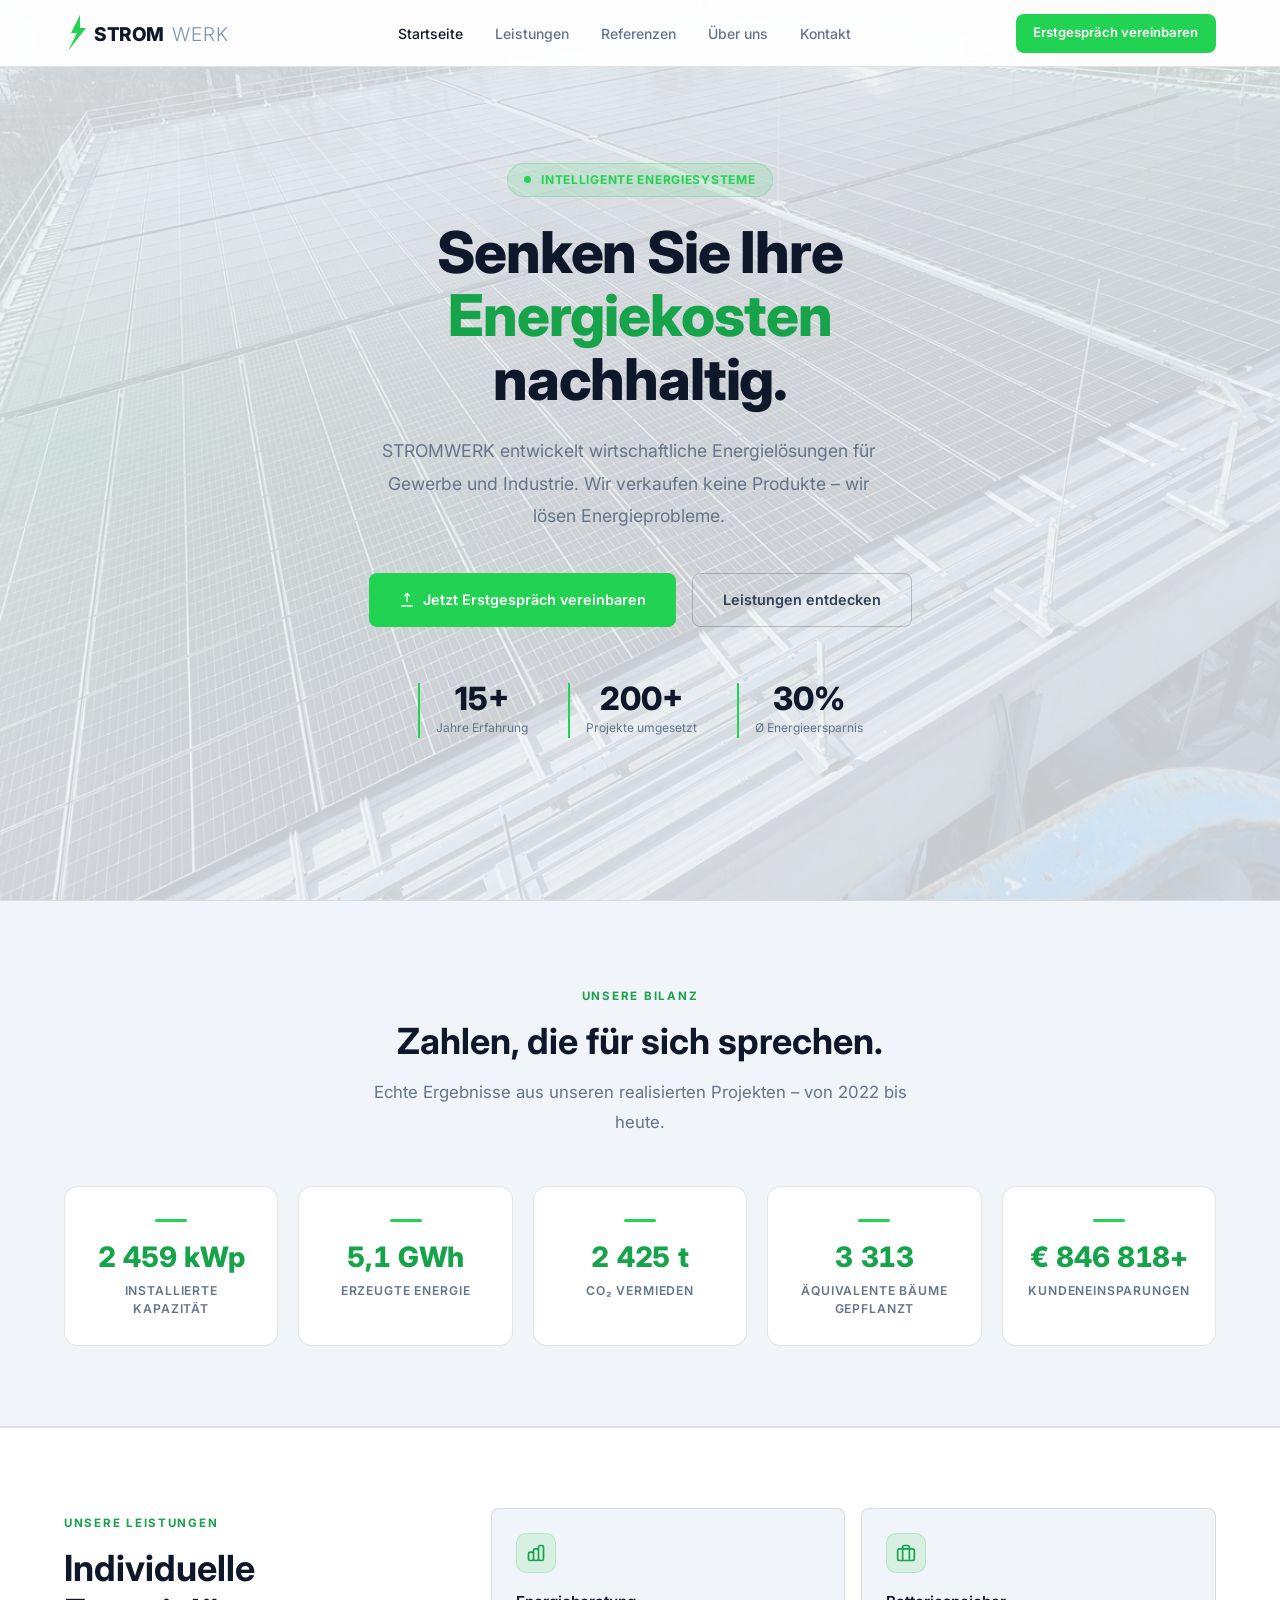
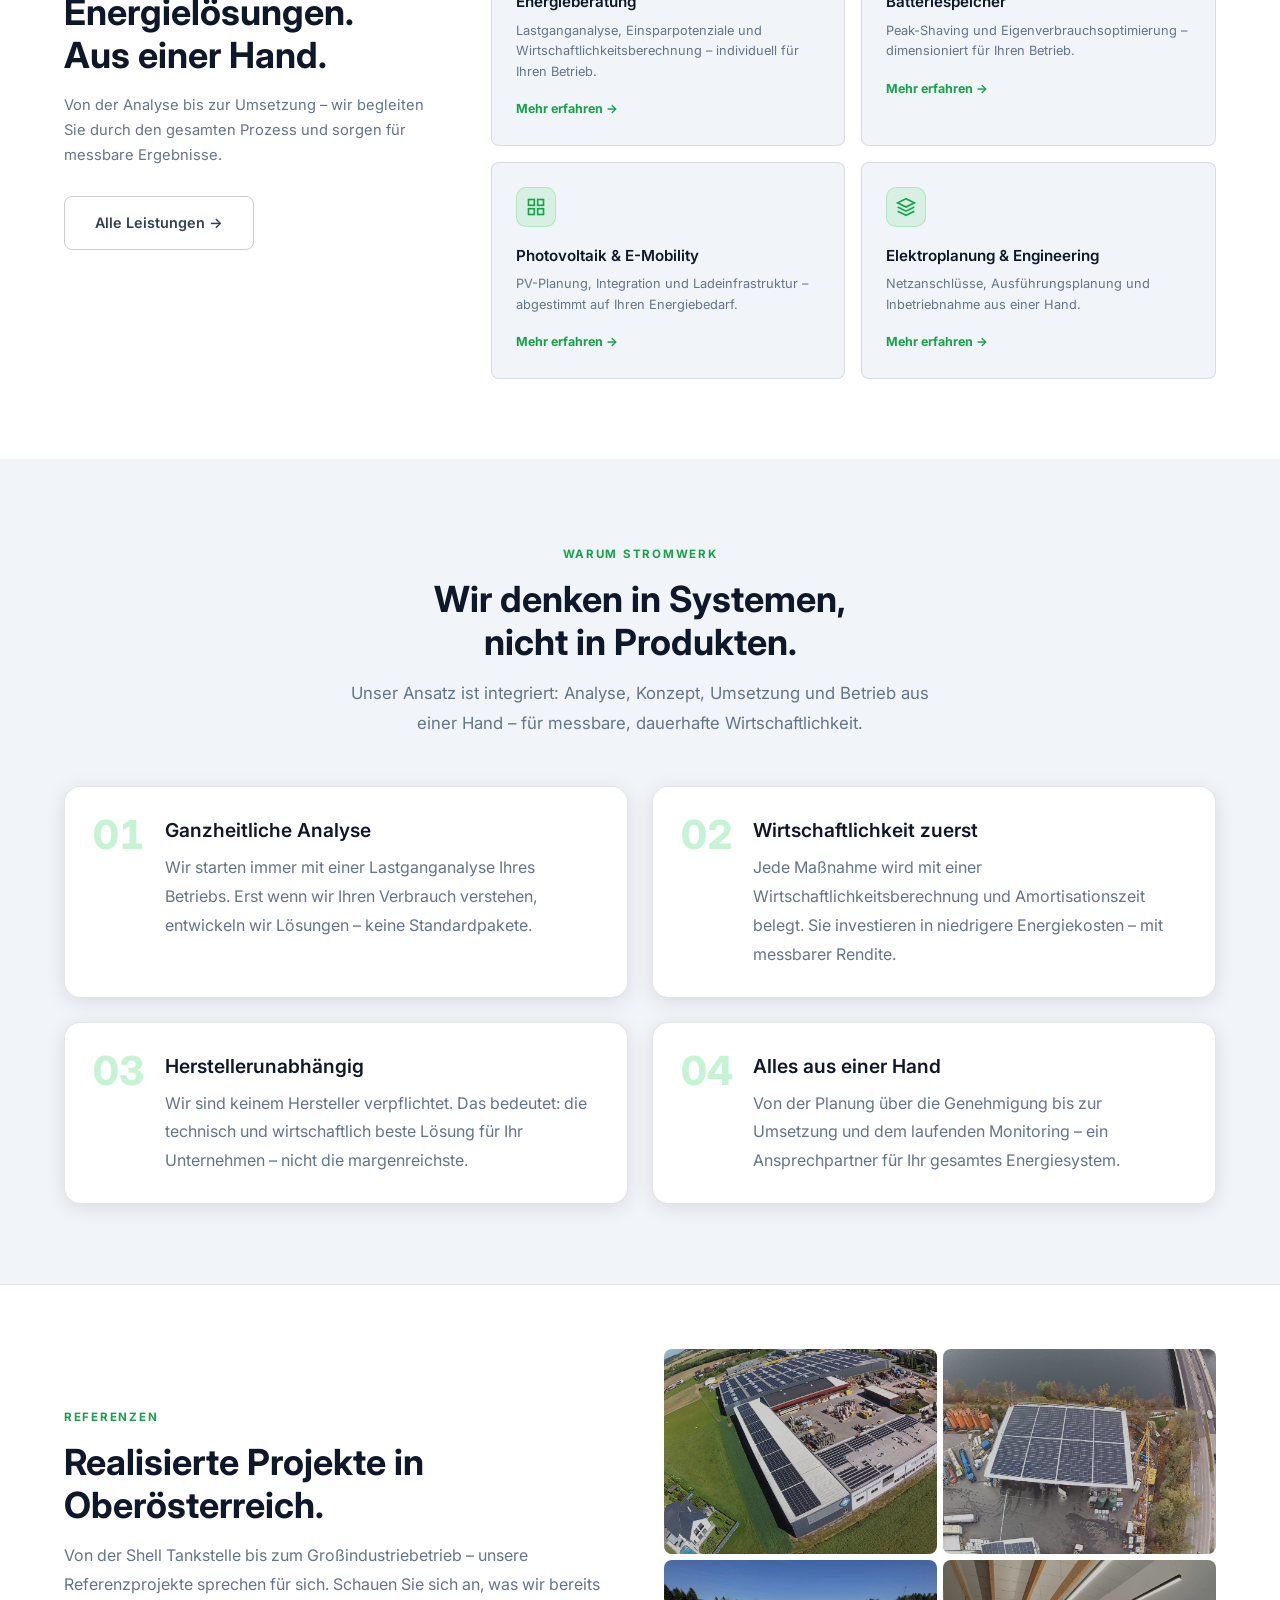
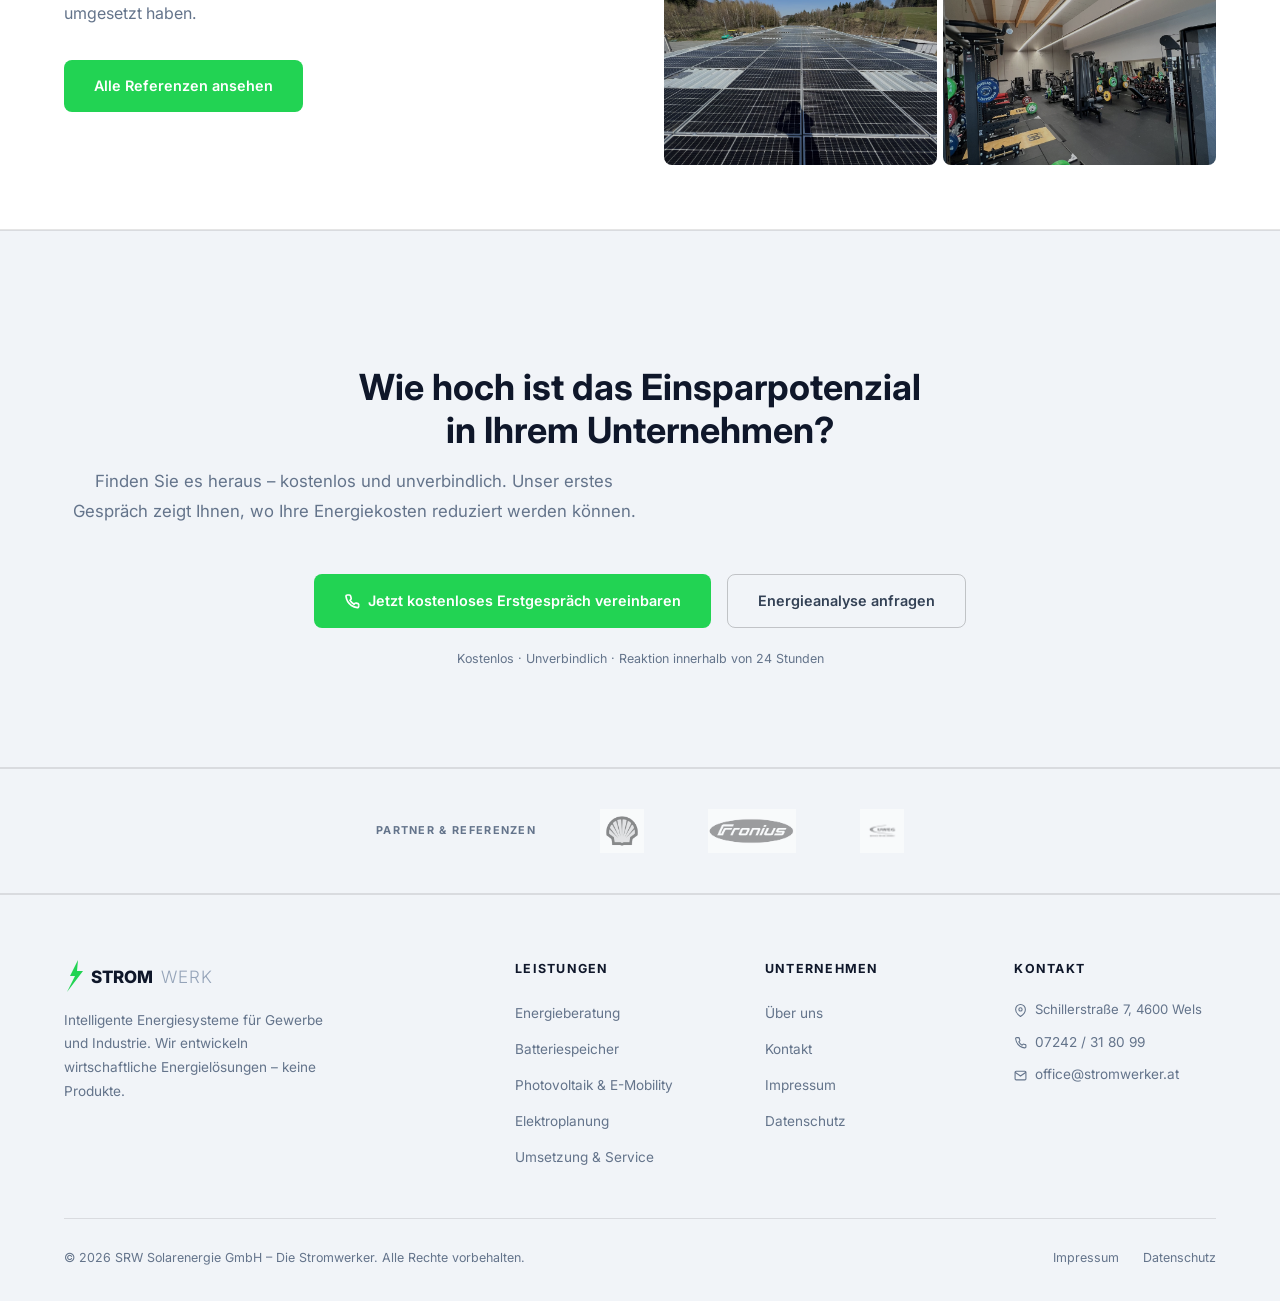
==== commit 9f143c47: "Remove date footnote from stats widget" ====
--- a/index.html
+++ b/index.html
@@ -147,9 +147,6 @@
       </div>
 
     </div>
-    <p class="fade-up" style="text-align:center;font-size:.76rem;color:var(--text-muted);margin-top:2rem;letter-spacing:.02em;">
-      Daten aus unseren FusionSolar-Anlagen &middot; Stand Juli 2026
-    </p>
   </div>
 </section>
 
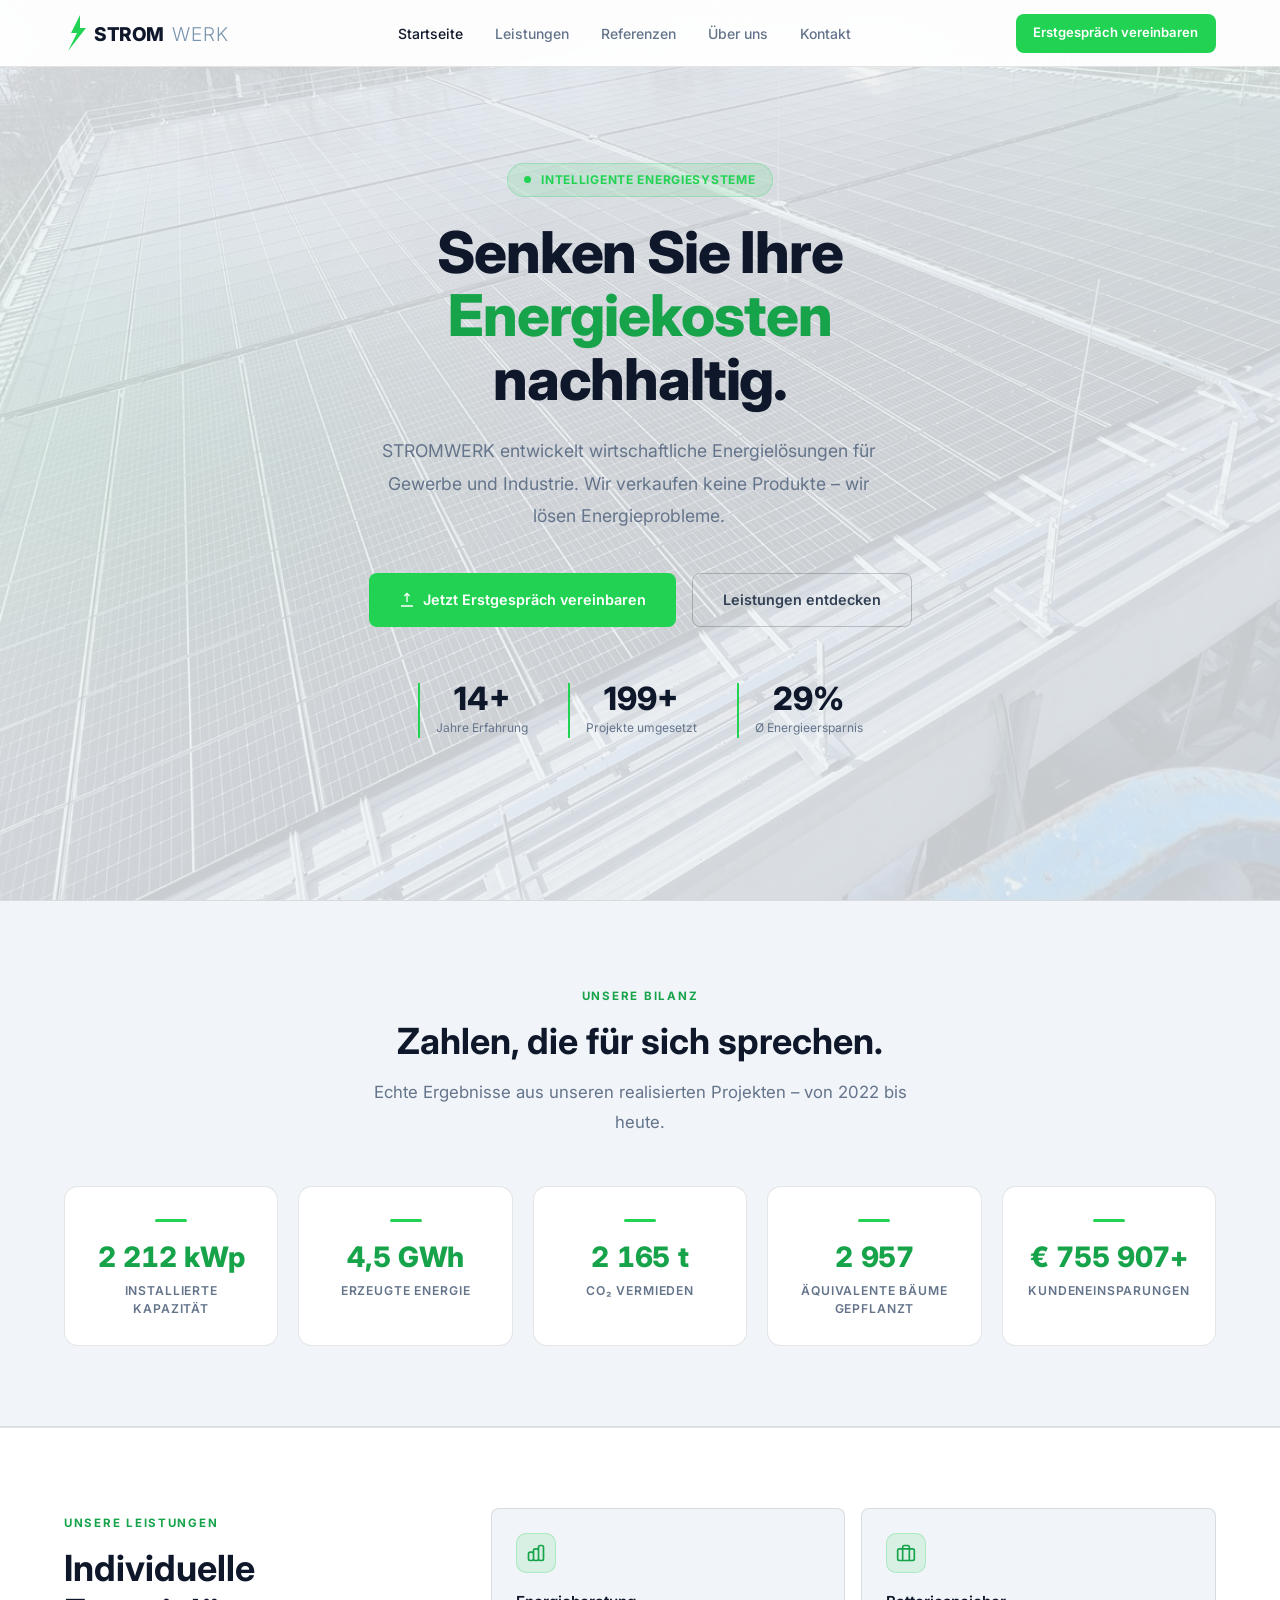
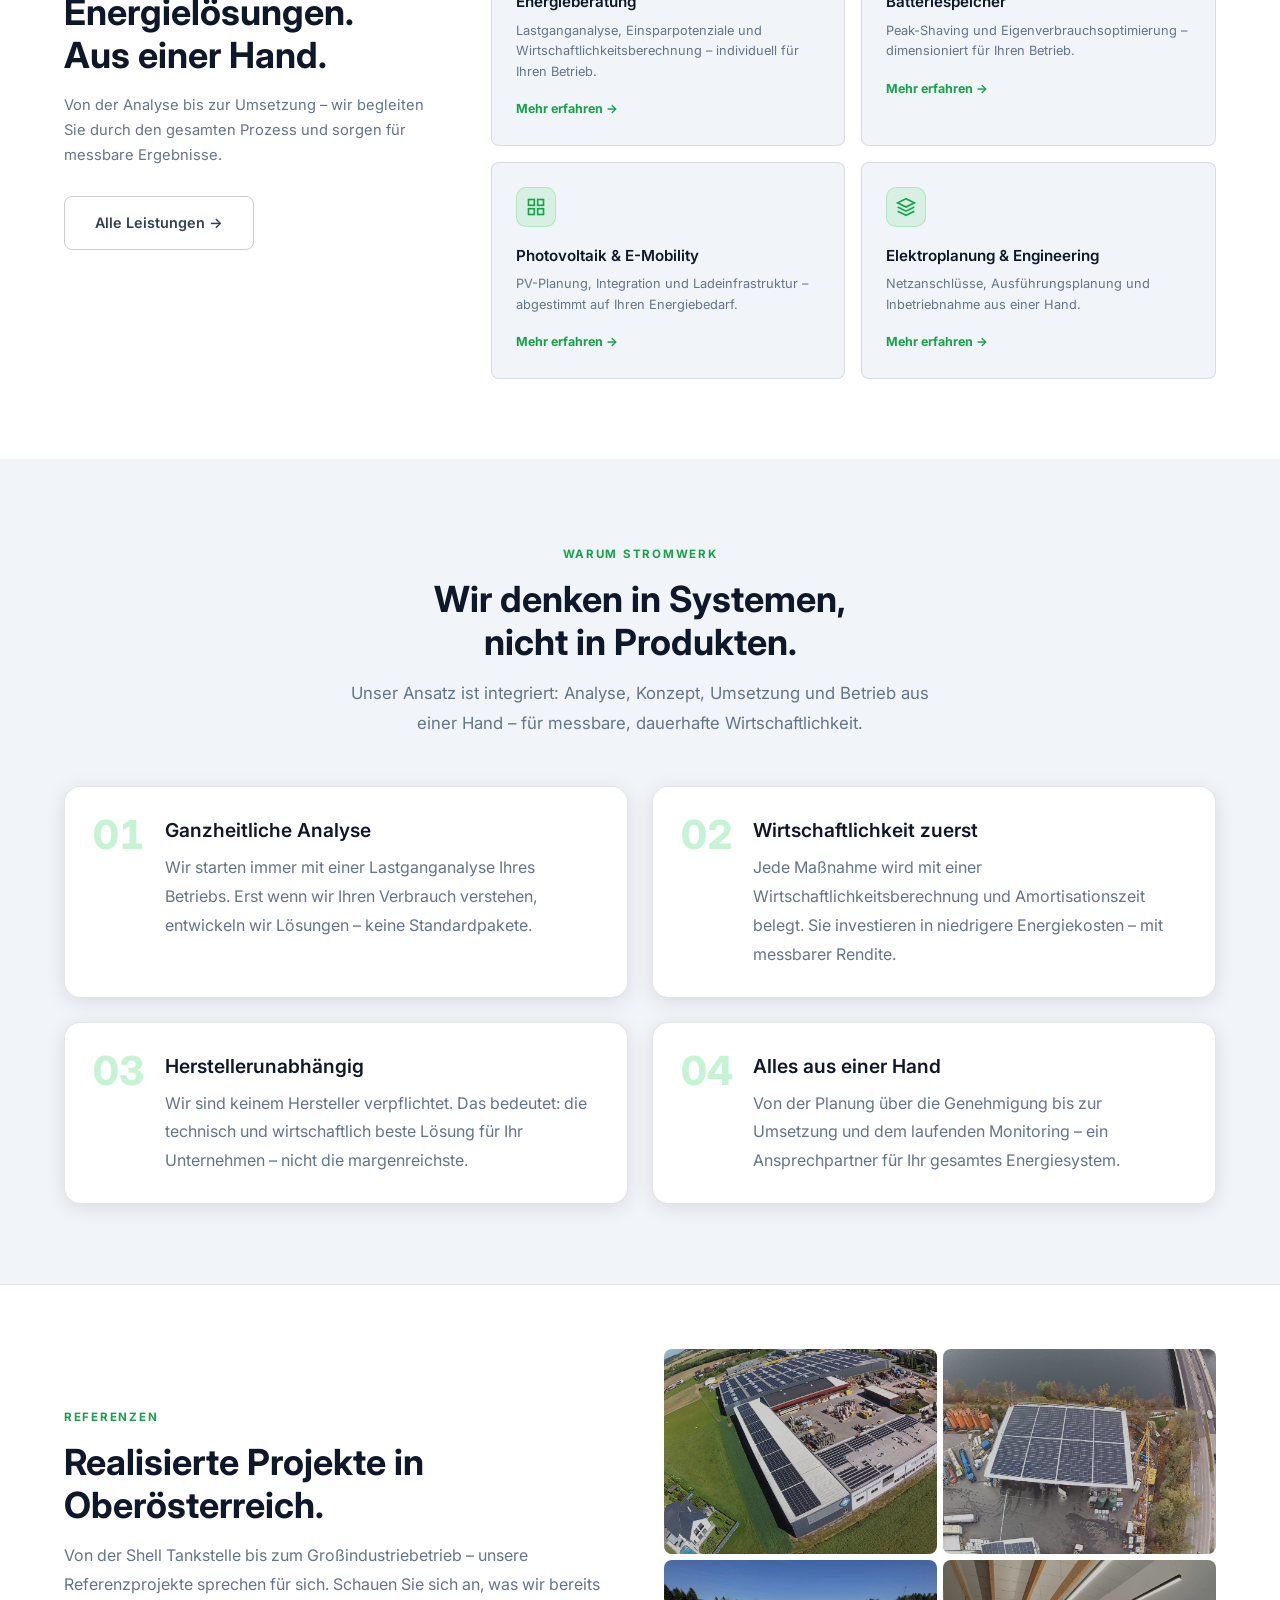
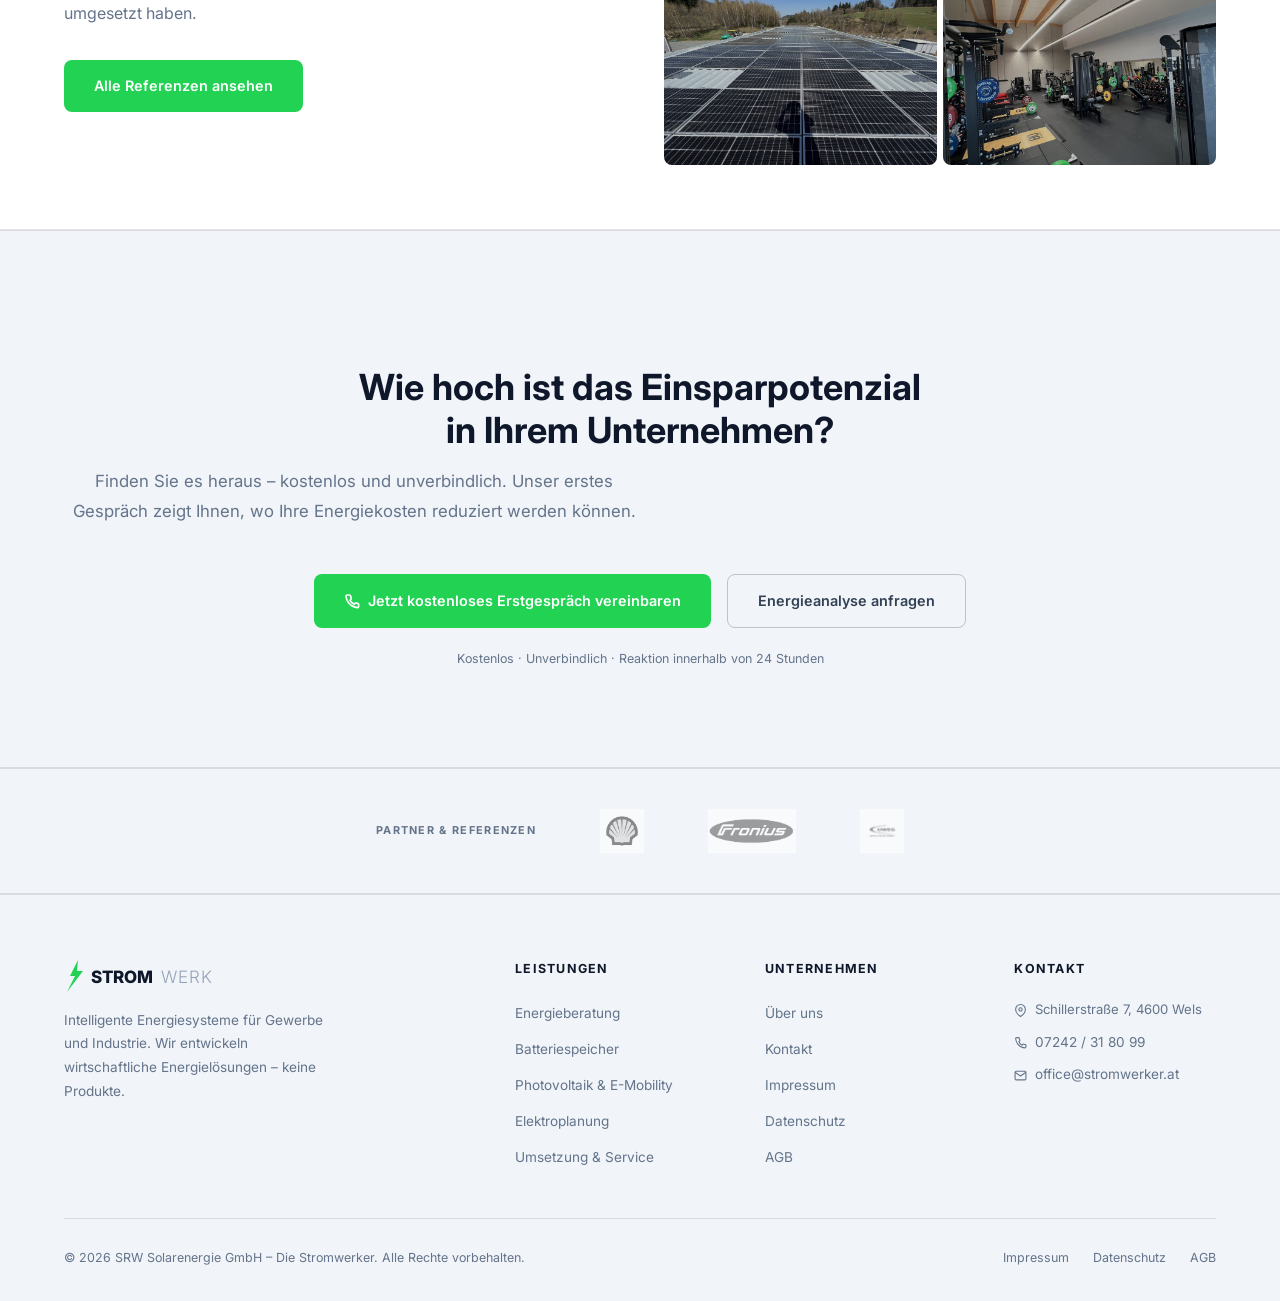
==== commit 61112e74: "Add Datenschutz, AGB pages; wire AGB links across all footers" ====
--- a/index.html
+++ b/index.html
@@ -424,6 +424,7 @@
           <li><a href="kontakt.html">Kontakt</a></li>
           <li><a href="impressum.html">Impressum</a></li>
           <li><a href="datenschutz.html">Datenschutz</a></li>
+          <li><a href="agb.html">AGB</a></li>
         </ul>
       </div>
       <div class="footer-col">
@@ -453,6 +454,7 @@
       <div class="footer-legal">
         <a href="impressum.html">Impressum</a>
         <a href="datenschutz.html">Datenschutz</a>
+        <a href="agb.html">AGB</a>
       </div>
     </div>
   </div>
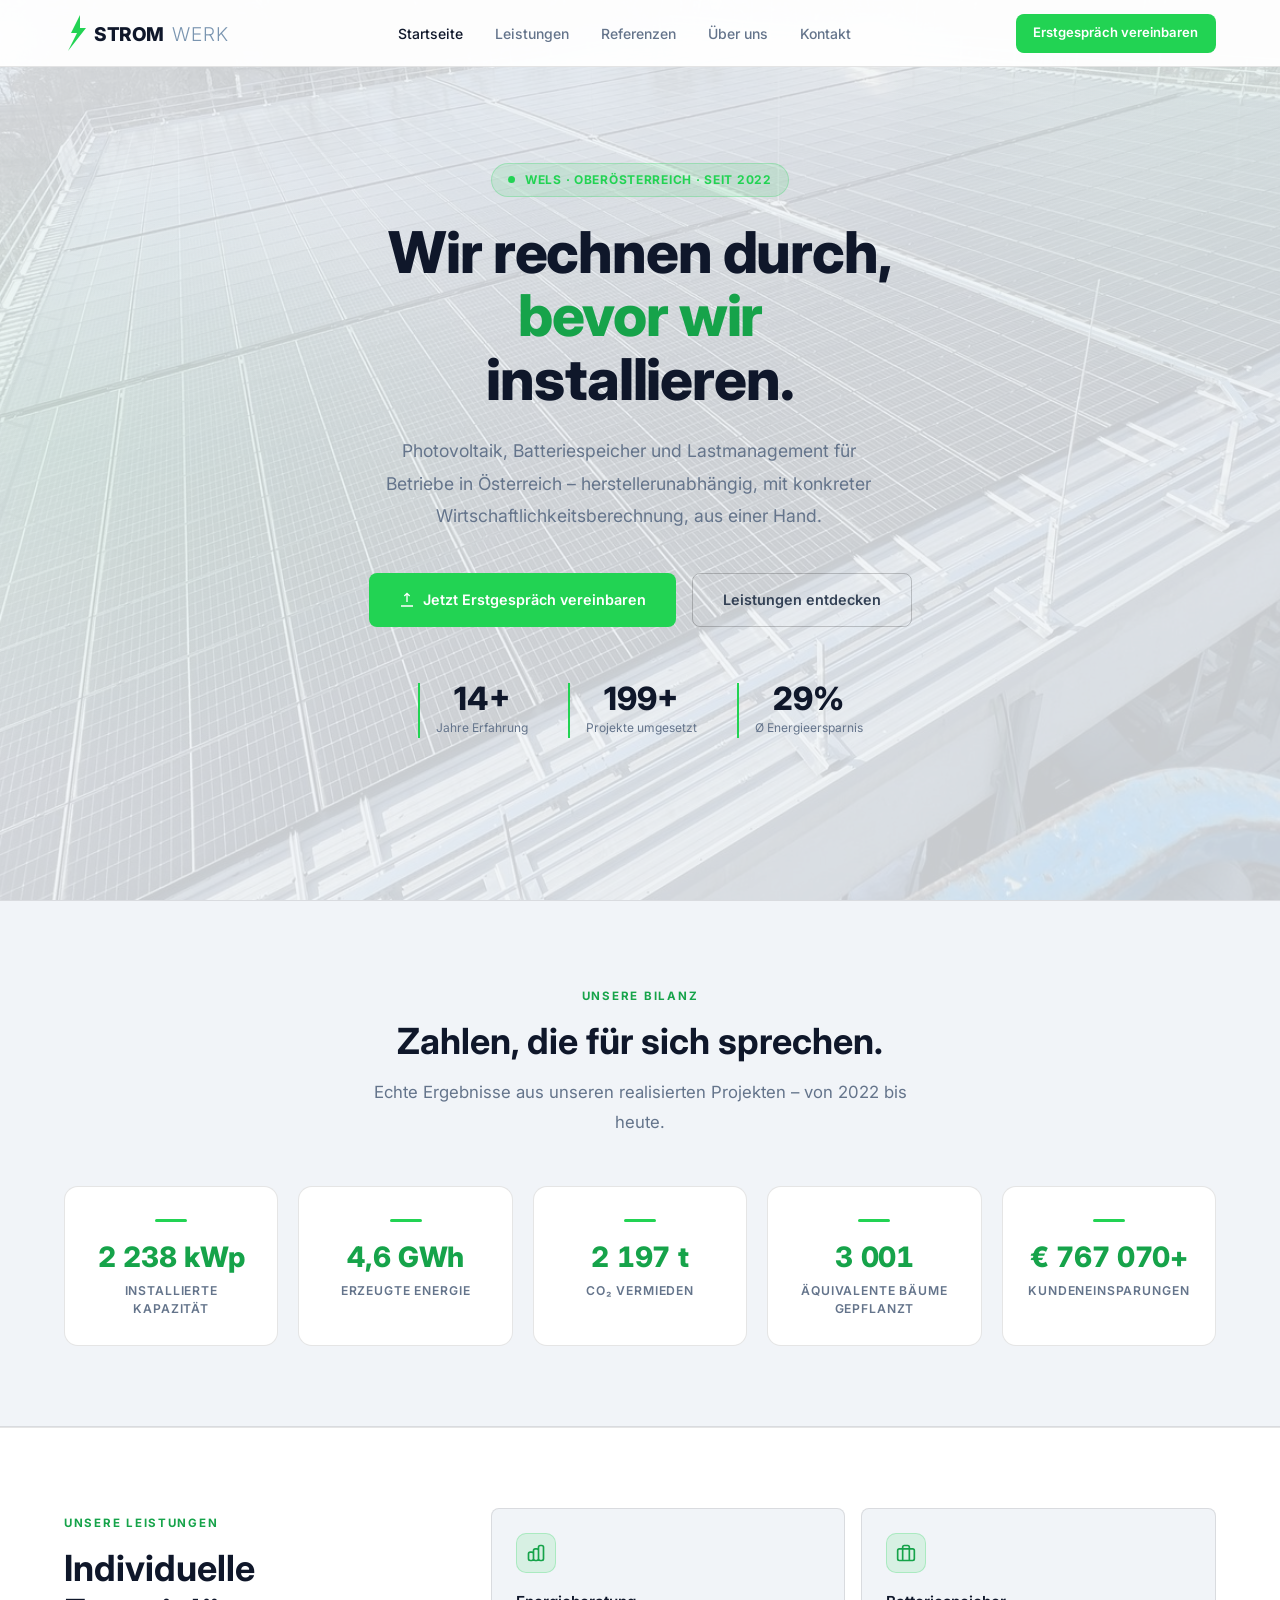
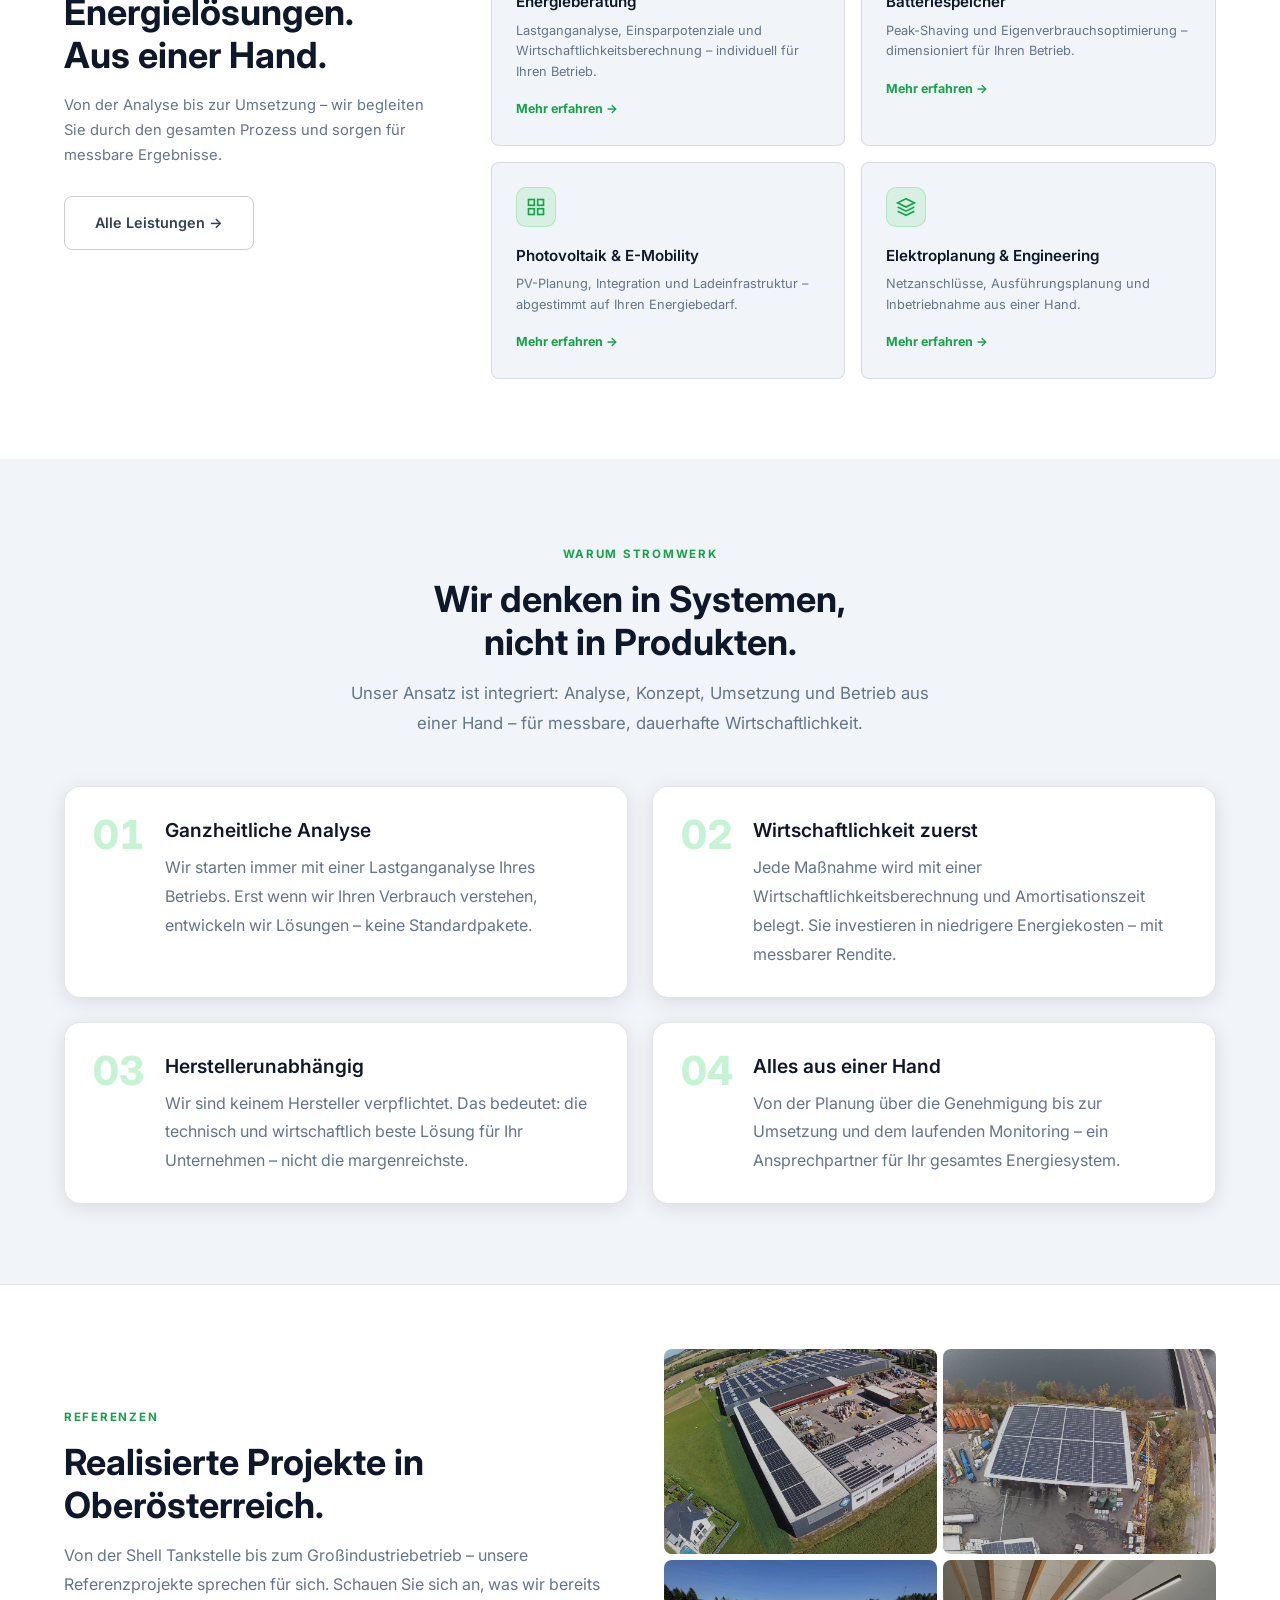
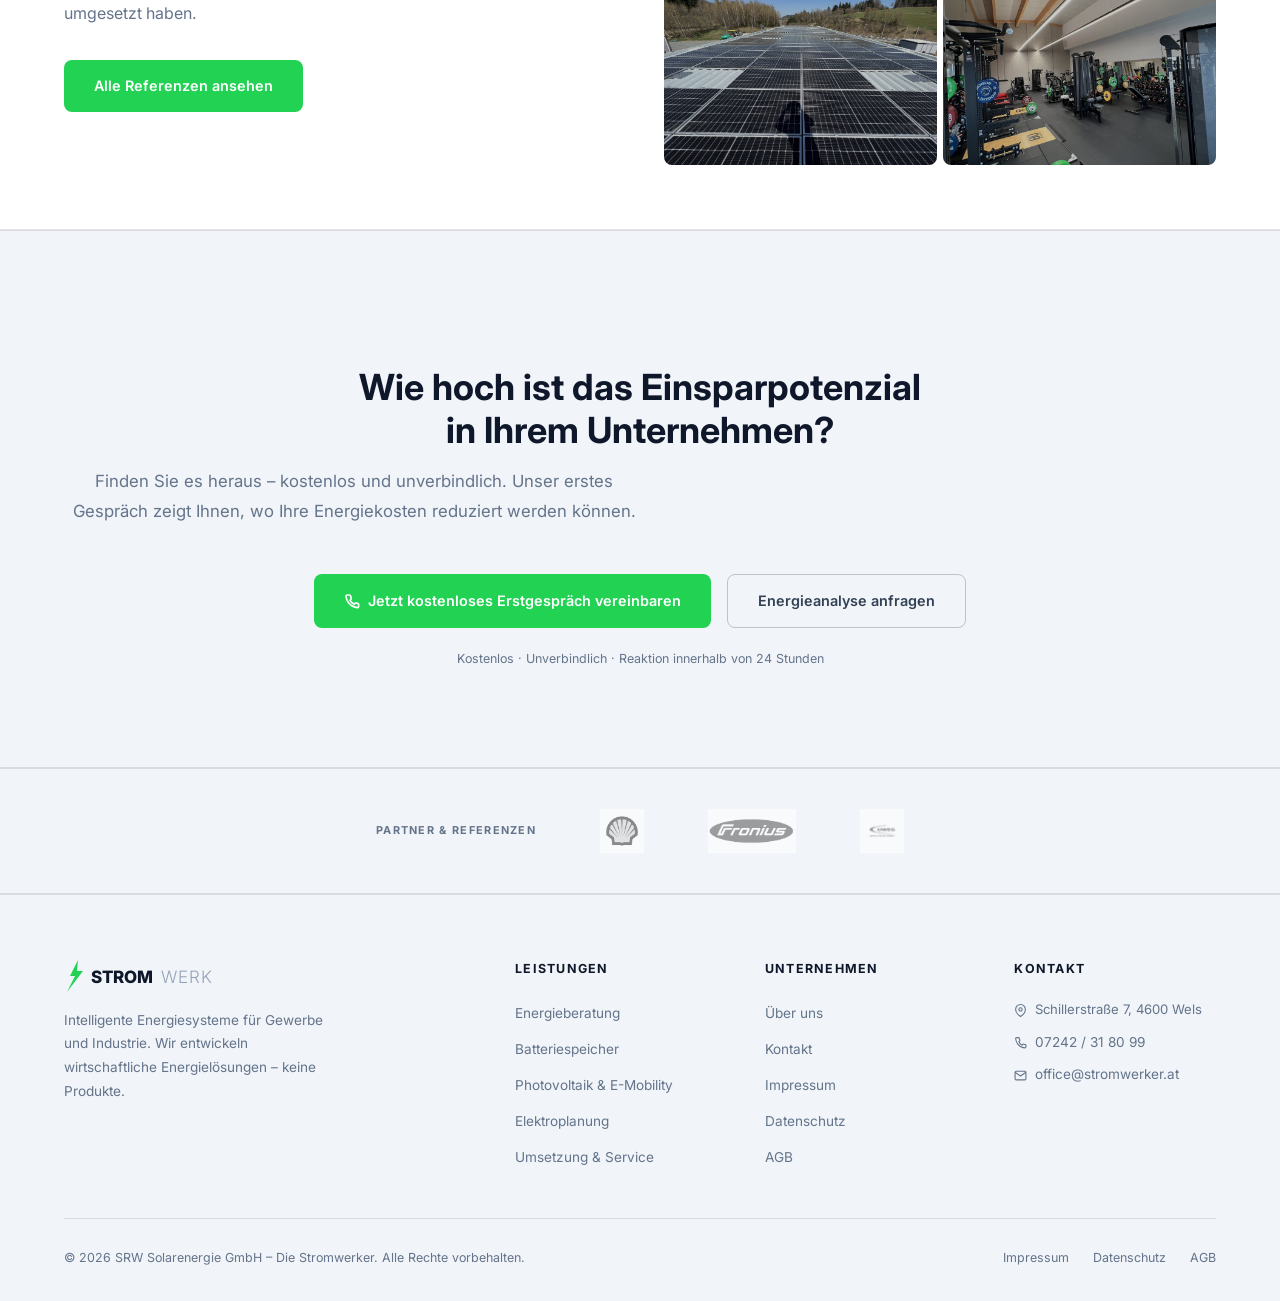
==== commit a106aa9c: "Reduce AI feel: hero copy, visual variety, Über uns rewrite" ====
--- a/index.html
+++ b/index.html
@@ -67,9 +67,9 @@
   <div class="container">
     <div class="hero-inner" style="grid-template-columns:1fr;max-width:760px;margin:0 auto;text-align:center;">
       <div class="hero-content">
-        <div class="hero-badge">Intelligente Energiesysteme</div>
-        <h1>Senken Sie Ihre<br><em>Energiekosten</em><br>nachhaltig.</h1>
-        <p class="hero-sub">STROMWERK entwickelt wirtschaftliche Energielösungen für Gewerbe und Industrie. Wir verkaufen keine Produkte – wir lösen Energieprobleme.</p>
+        <div class="hero-badge">Wels · Oberösterreich · Seit 2022</div>
+        <h1>Wir rechnen durch,<br><em>bevor wir</em><br>installieren.</h1>
+        <p class="hero-sub">Photovoltaik, Batteriespeicher und Lastmanagement für Betriebe in Österreich – herstellerunabhängig, mit konkreter Wirtschaftlichkeitsberechnung, aus einer Hand.</p>
         <div class="hero-actions" style="justify-content:center;">
           <a href="kontakt.html" class="btn btn-primary">
             <svg width="16" height="16" fill="none" stroke="currentColor" stroke-width="2" viewBox="0 0 24 24"><path d="M8 6l4-4 4 4M12 2v13M3 21h18"/></svg>
--- a/css/style.css
+++ b/css/style.css
@@ -534,3 +534,5 @@
   cursor:pointer;
 }
 
+
+@keyframes spin { to { transform: rotate(360deg); } }
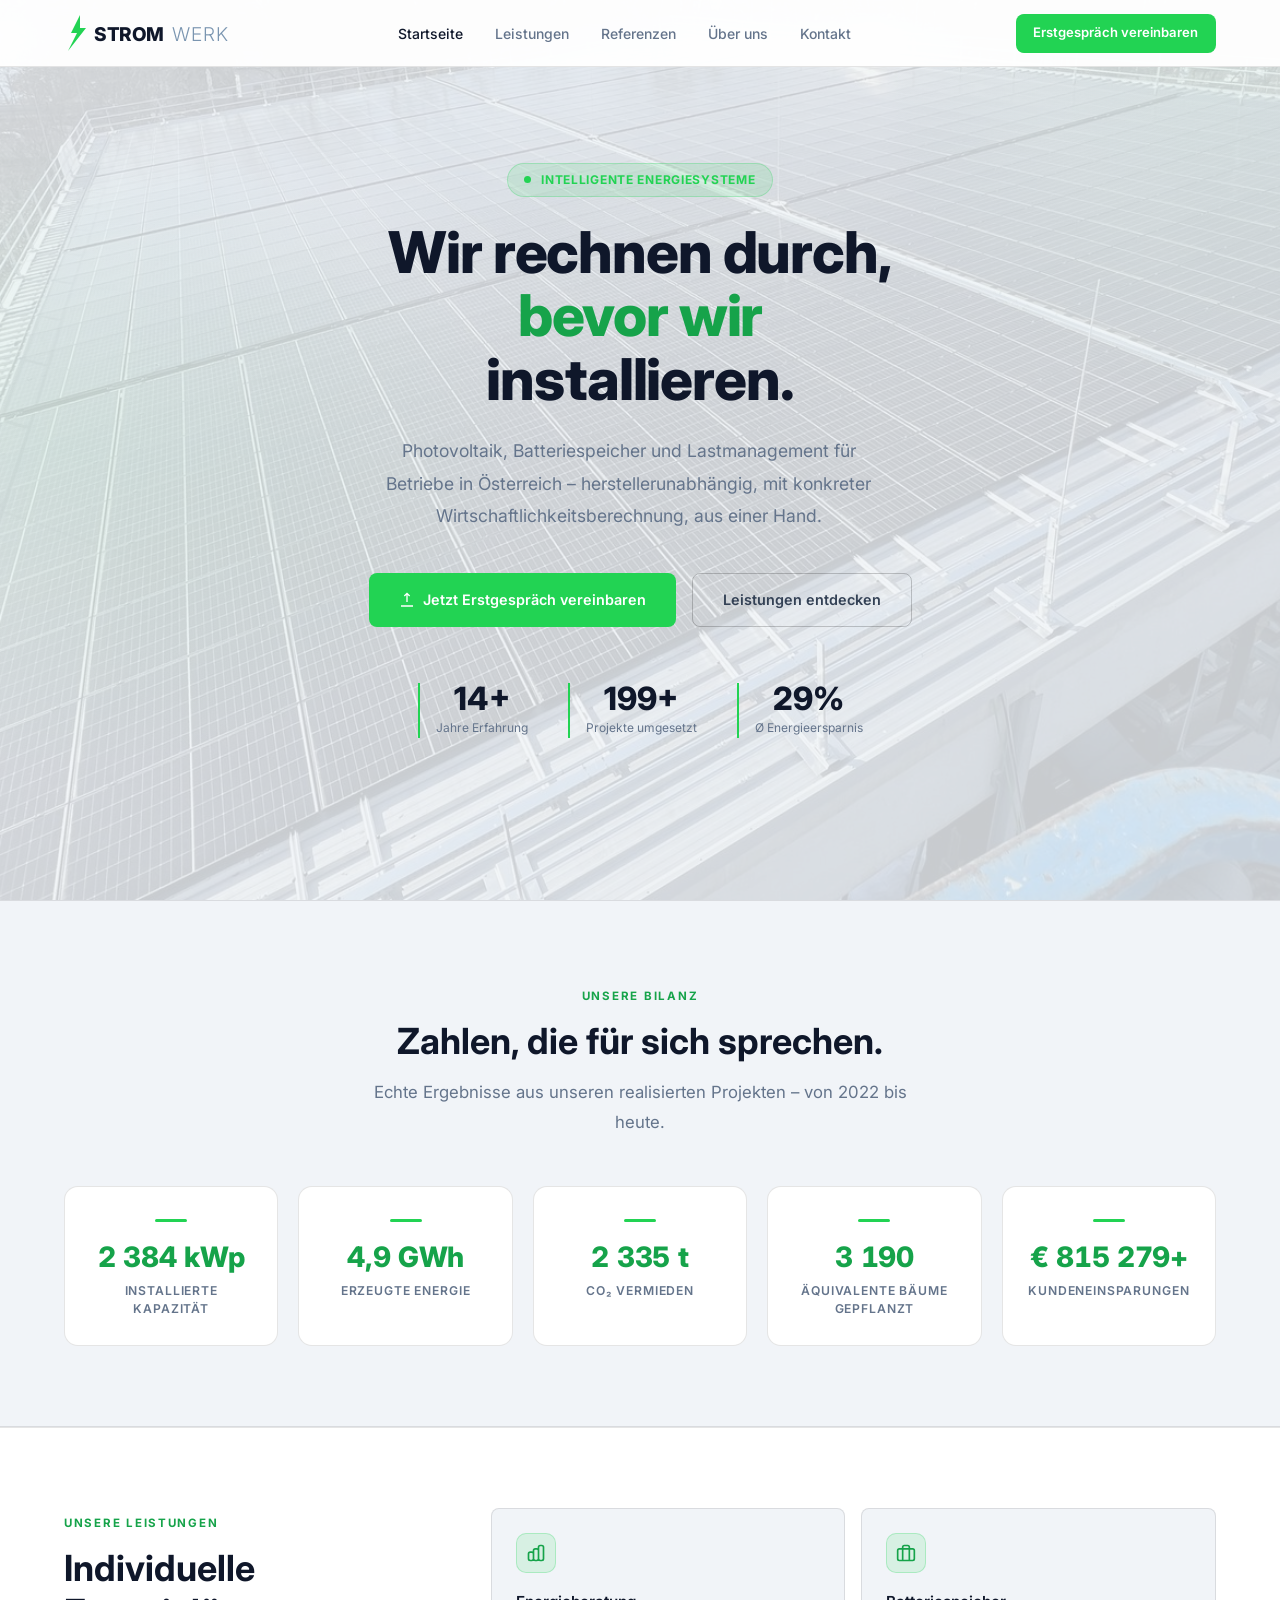
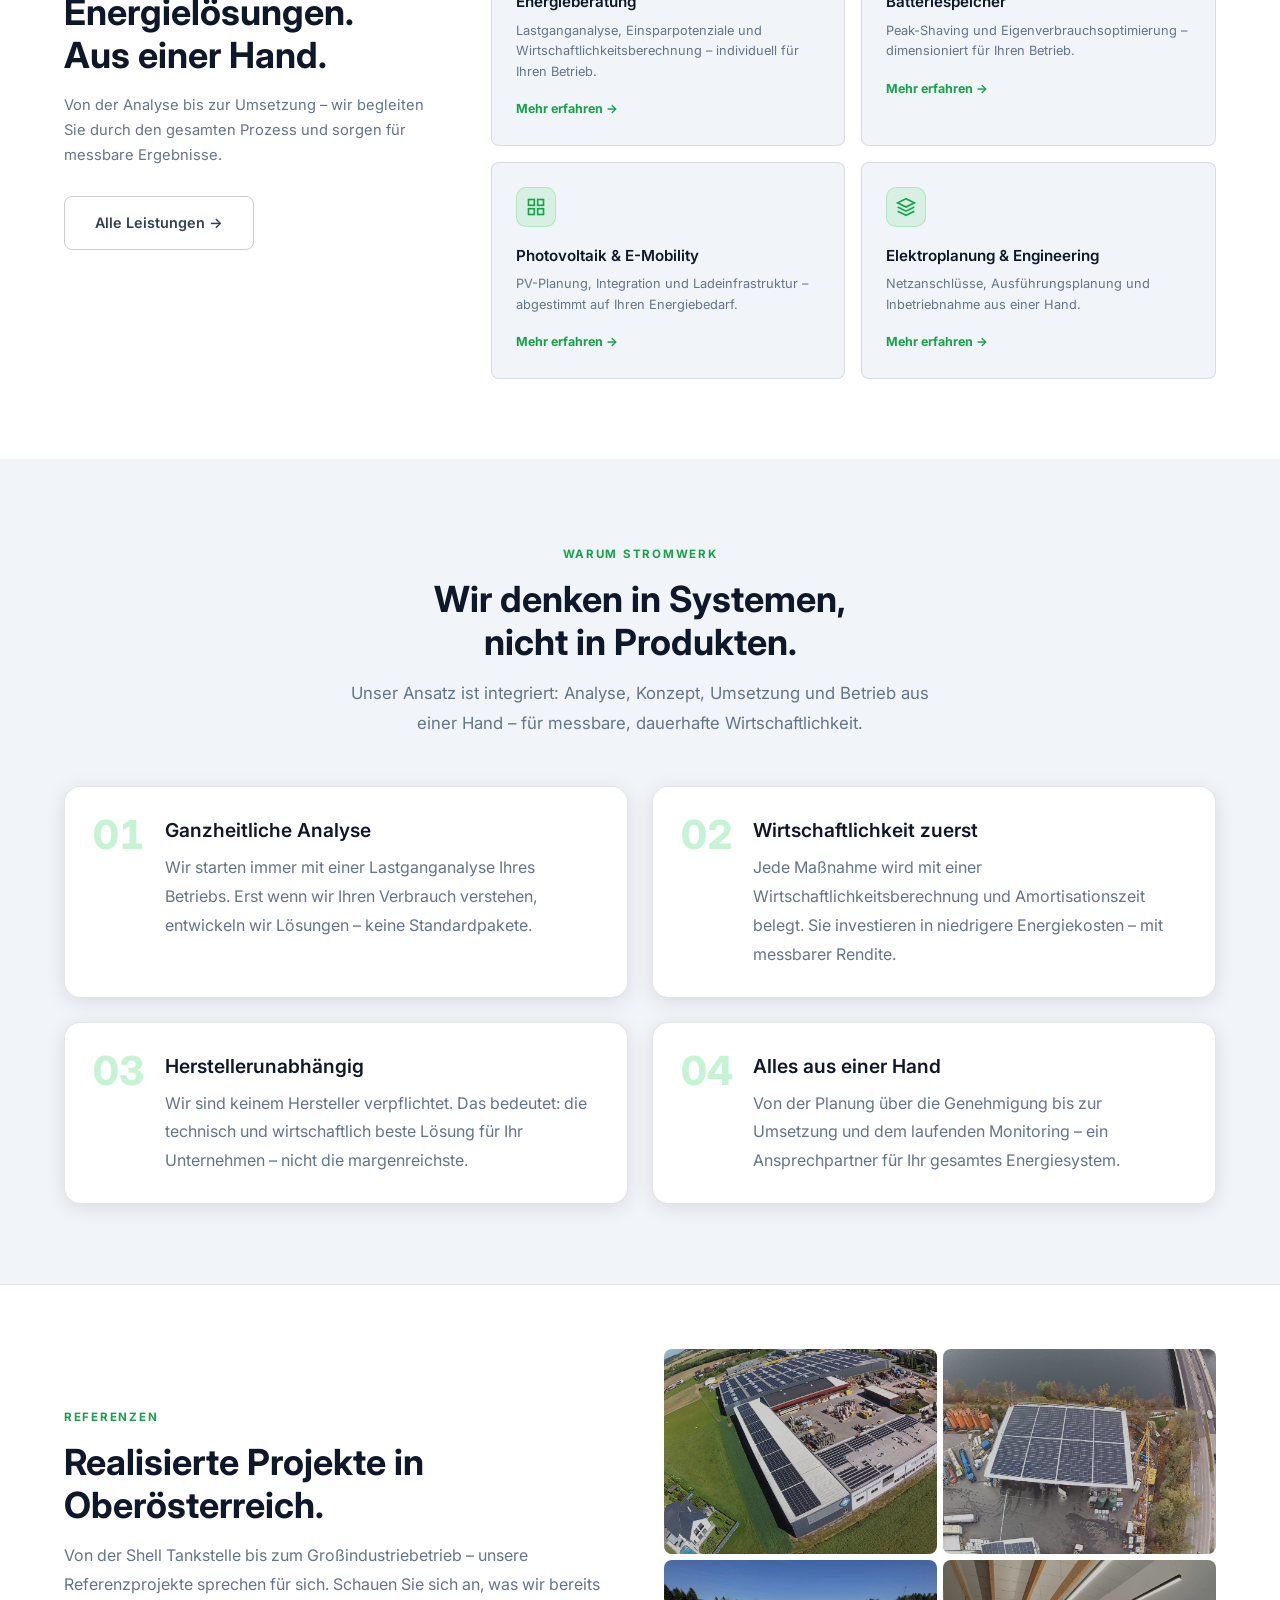
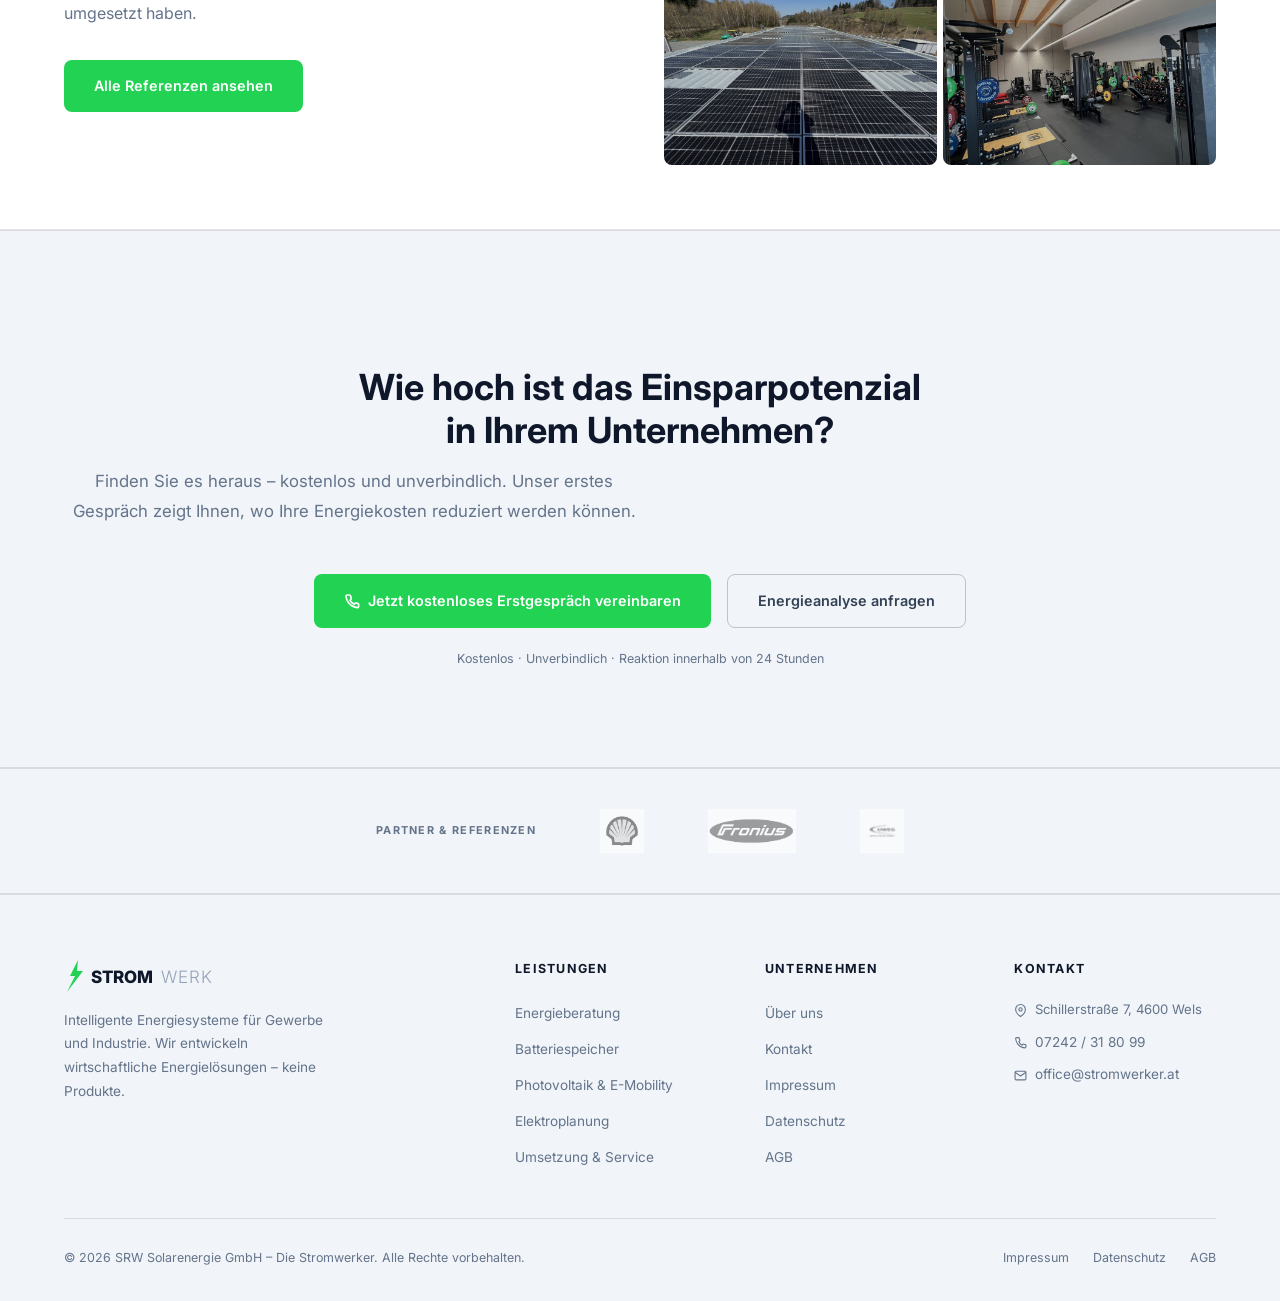
==== commit 4194fafc: "Revert hero badge to original" ====
--- a/index.html
+++ b/index.html
@@ -67,7 +67,7 @@
   <div class="container">
     <div class="hero-inner" style="grid-template-columns:1fr;max-width:760px;margin:0 auto;text-align:center;">
       <div class="hero-content">
-        <div class="hero-badge">Wels · Oberösterreich · Seit 2022</div>
+        <div class="hero-badge">Intelligente Energiesysteme</div>
         <h1>Wir rechnen durch,<br><em>bevor wir</em><br>installieren.</h1>
         <p class="hero-sub">Photovoltaik, Batteriespeicher und Lastmanagement für Betriebe in Österreich – herstellerunabhängig, mit konkreter Wirtschaftlichkeitsberechnung, aus einer Hand.</p>
         <div class="hero-actions" style="justify-content:center;">
